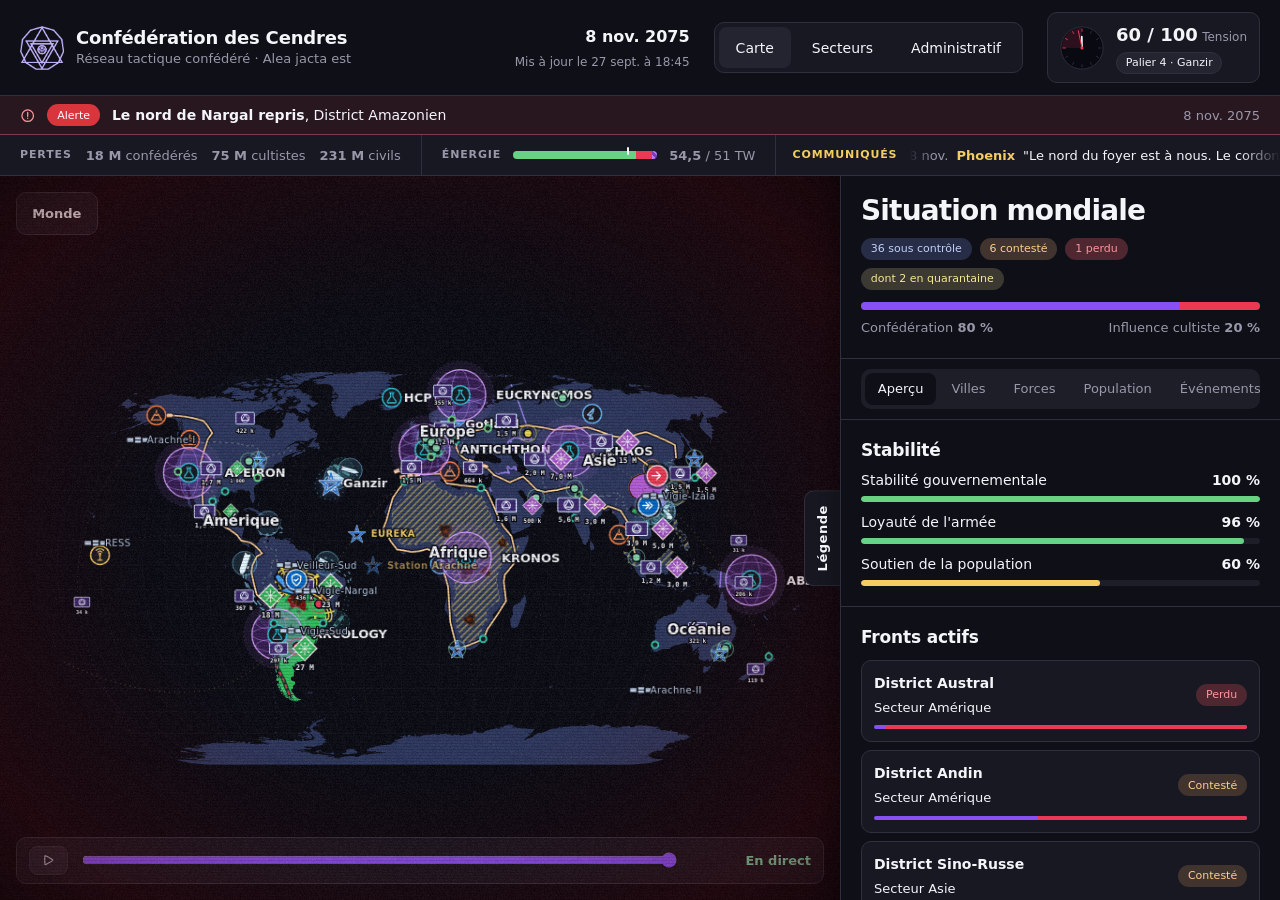
==== index.html @ 831a9560 "Refonte de la carte : pictogrammes des événements posés à leur lieu, flèches d'offensive par semaine" ====
<!DOCTYPE html>
<html lang="fr">
<head>
<meta charset="utf-8">
<meta name="viewport" content="width=device-width, initial-scale=1, viewport-fit=cover">
<title>Front des Cendres</title>
<meta name="description" content="Situation du conflit entre la Confédération des Cendres et les Cultistes.">
<meta name="theme-color" content="#16131f">
<link rel="icon" type="image/png" href="favicon.png">
<link rel="preload" href="countries.json" as="fetch" crossorigin>
<link rel="stylesheet" href="style.css?v=23">
</head>
<body class="ds">
<header class="topbar">
  <div class="identite">
    <img class="logo" src="logo.png" width="44" height="44" alt="Sceau de la Confédération des Cendres">
    <div>
      <h1 id="titre">Confédération des Cendres</h1>
      <p id="soustitre" class="ds-supporting"></p>
    </div>
  </div>
  <div class="daterp">
    <strong id="daterp">—</strong>
    <span id="maj" class="ds-supporting"></span>
  </div>
  <nav class="nav-site" aria-label="Site"><span class="ds-btn ds-btn-ghost actif" aria-current="page">Carte</span><a class="ds-btn ds-btn-ghost" href="secteurs.html">Secteurs</a><a class="ds-btn ds-btn-ghost" href="admin.html">Administratif</a></nav>
  <button id="tensionBtn" class="tension-mini" type="button" aria-haspopup="dialog">
    <svg id="miniClock" viewBox="0 0 100 100" aria-hidden="true"></svg>
    <span class="tm-txt">
      <span class="tm-val"><strong id="tensionVal">—</strong> <span class="ds-supporting">Tension</span></span>
      <span id="tensionPalier" class="ds-badge"></span>
    </span>
  </button>
</header>

<div id="alerte" class="alerte" role="status" hidden></div>
<div class="bandeau">
  <button id="pertesBtn" class="pertes" type="button" aria-haspopup="dialog"></button>
  <button id="energieBtn" class="energie" type="button" aria-haspopup="dialog"></button>
  <section class="communiques" aria-label="Communiqués officiels">
    <span class="c-titre">Communiqués</span>
    <div class="c-piste" id="cPiste" tabindex="0"><div class="c-defil" id="cDefil"></div></div>
  </section>
</div>

<main class="layout">
  <section class="mapzone" aria-label="Carte du conflit">
    <div id="map" class="map"></div>
    <div id="distorsion" class="distorsion" aria-hidden="true" hidden><div class="d-bruit"></div><div class="d-lignes"></div><div class="d-vignette"></div><div class="d-coupure"></div></div>
    <div class="map-ui">
      <nav id="fil" class="fil" aria-label="Fil d'Ariane"></nav>
    </div>
    <div class="tiroir-legende" id="tiroirLegende">
      <button id="btnLegende" class="onglet-legende" type="button" aria-expanded="false" aria-controls="legende"><span>Légende</span></button>
      <ul class="legende" id="legende" aria-label="Légende"></ul>
    </div>
    <div id="archive" class="archive" role="status" hidden></div>
    <div class="timeline">
      <button id="play" class="ds-btn ds-btn-secondary ds-btn-sm" type="button" aria-label="Rejouer le conflit"></button>
      <label class="sr" for="slider">Chronologie du conflit</label>
      <input id="slider" type="range" min="0" max="0" value="0">
      <span id="sliderLbl" class="slider-lbl">En direct</span>
    </div>
    <div id="tip" class="tip" hidden></div>
  </section>

  <aside id="panel" class="panel" aria-live="polite"></aside>
</main>

<dialog id="energieDlg" class="dlg" aria-labelledby="energieTitre">
  <button class="ds-btn ds-btn-ghost ds-btn-sm fermer" type="button" aria-label="Fermer" onclick="this.closest('dialog').close()"></button>
  <div id="energieDetail"></div>
</dialog>
<dialog id="pertesDlg" class="dlg" aria-labelledby="pertesTitre">
  <button class="ds-btn ds-btn-ghost ds-btn-sm fermer" type="button" aria-label="Fermer" onclick="this.closest('dialog').close()"></button>
  <div id="pertesDetail"></div>
</dialog>
<dialog id="tensionDlg" class="dlg" aria-labelledby="tensionTitre">
  <button class="ds-btn ds-btn-ghost ds-btn-sm fermer" type="button" aria-label="Fermer" onclick="this.closest('dialog').close()"></button>
  <div id="tensionDetail"></div>
</dialog>

<script src="lib/d3.min.js"></script>
<script src="lib/topojson-client.min.js"></script>
<script src="common.js?v=15"></script>
<script src="villes.js?v=14"></script>
<script src="app.js?v=28"></script>
</body>
</html>
---- style.css ----
/* ==========================================================================
   Système de design Pulse (Better Design) — jetons + composants, copiés du kit
   ========================================================================== */
:root {
  --background: oklch(0.171 0.018 285);
  --foreground: oklch(0.97 0.006 286);
  --card: oklch(0.214 0.021 286);
  --card-foreground: oklch(0.97 0.006 286);
  --popover: oklch(0.214 0.021 286);
  --popover-foreground: oklch(0.97 0.006 286);
  --primary: oklch(0.585 0.232 293);
  --primary-foreground: oklch(0.99 0.004 286);
  --secondary: oklch(0.262 0.024 287);
  --secondary-foreground: oklch(0.8 0.018 287);
  --muted: oklch(0.24 0.02 287);
  --muted-foreground: oklch(0.685 0.026 287);
  --accent: oklch(0.3 0.038 290);
  --accent-foreground: oklch(0.97 0.006 286);
  --destructive: oklch(0.585 0.2 24);
  --destructive-foreground: oklch(0.99 0.004 286);
  --border: oklch(0.312 0.026 288);
  --input: oklch(0.246 0.024 287);
  --ring: oklch(0.585 0.232 293);
  --radius: 0.625rem;
  --radius-sm: calc(var(--radius) - 0.25rem);
  --radius-md: calc(var(--radius) - 0.125rem);
  --radius-lg: var(--radius);
  --radius-xl: calc(var(--radius) + 0.25rem);
  --font-geist-sans: system-ui;
  --font-sans: var(--font-geist-sans), ui-sans-serif, system-ui, -apple-system, BlinkMacSystemFont, "Segoe UI", Roboto, "Helvetica Neue", Arial, sans-serif;
  --font-mono: ui-monospace, "SF Mono", "Cascadia Mono", Consolas, monospace;
  --shadow-pop: 0 0 0 0.0625rem oklch(0 0 0 / 0.4), 0 0.75rem 1.75rem -0.5rem oklch(0 0 0 / 0.55), 0 0.25rem 0.625rem -0.25rem oklch(0 0 0 / 0.4);
  --shadow-glow: inset 0 0.0625rem 0 oklch(1 0 0 / 0.16), 0 0.0625rem 0.1875rem oklch(0 0 0 / 0.45), 0 0.25rem 0.75rem -0.1875rem oklch(from var(--primary) l c h / 0.22), 0 0.625rem 1.875rem -0.5rem oklch(from var(--primary) l c h / 0.16);
  --shadow-glow-hover: inset 0 0.0625rem 0 oklch(1 0 0 / 0.2), 0 0.125rem 0.375rem oklch(0 0 0 / 0.45), 0 0.375rem 1rem -0.1875rem oklch(from var(--primary) l c h / 0.3), 0 0.875rem 2.375rem -0.625rem oklch(from var(--primary) l c h / 0.24);

  /* Jetons propres au front (statuts sémantiques, jamais la couleur d'action) */
  --ocean: oklch(0.145 0.02 285);
  --grille: oklch(0.2 0.022 285);
  --confed: var(--primary);
  --cult: oklch(0.62 0.21 18);
  --st-controle: oklch(0.56 0.12 268);
  --st-conteste: oklch(0.78 0.15 72);
  --st-reconquete: oklch(0.74 0.12 210);
  --st-quarantaine: oklch(0.86 0.15 100);
  --st-perdu: oklch(0.62 0.21 18);
  --g-mineur: oklch(0.74 0.1 250);
  --g-majeur: oklch(0.78 0.15 72);
  --g-critique: oklch(0.66 0.21 18);
  --texte-critique: oklch(0.78 0.13 18);
  --texte-ok: oklch(0.8 0.1 160);
  --detruit: oklch(0.2 0.02 40);
  --detruit-coeur: oklch(0.42 0.13 45);
  --feu: oklch(0.36 0.15 25);
  --napalm: oklch(0.84 0.17 85);
  --missiles: oklch(0.72 0.18 50);
  --ligne-stab: oklch(0.62 0.17 262);
  --ligne-fort: oklch(0.7 0.18 150);
  --axe-cc: oklch(0.7 0.16 250);
  --or: oklch(0.86 0.13 88);
  --or-sombre: oklch(0.62 0.13 70);
  color-scheme: dark;
}

*,*::before,*::after{box-sizing:border-box}
:where(.ds){font-family:var(--font-sans,ui-sans-serif,system-ui,sans-serif);color:var(--foreground,oklch(0.2 0 0));background:var(--background,oklch(1 0 0));line-height:1.5}
.ds :where(h1,h2,h3,h4,h5,h6,p,strong,label,legend,li,dt,dd,small){color:inherit}
.ds h1,.ds h2,.ds h3,.ds h4{font-family:inherit;font-weight:600;margin:0 0 .5em;color:var(--foreground,oklch(0.2 0 0))}
.ds .ds-display{font-family:inherit;font-size:clamp(1.75rem,4vw,2.5rem);font-weight:700;line-height:1.05;letter-spacing:-.03em;margin:0;color:var(--foreground,oklch(0.2 0 0))}
.ds .ds-section-title{font-family:inherit;font-size:1.25rem;font-weight:600;line-height:1.2;letter-spacing:-.01em;margin:0;color:var(--foreground,oklch(0.2 0 0))}
.ds .ds-supporting{font-size:.875rem;font-weight:400;line-height:1.5;color:var(--muted-foreground,oklch(0.55 0 0));margin:0}
.ds a{color:var(--primary,oklch(0.45 0.15 264));text-decoration:none}
.ds a.ds-btn{color:inherit}
.ds a.ds-btn:hover{text-decoration:none}
.ds p{margin:0 0 1em}
.ds-muted{color:var(--muted-foreground,oklch(0.55 0 0))}
.ds-btn{display:inline-flex;align-items:center;justify-content:center;gap:.5rem;font:inherit;font-size:.875rem;font-weight:500;line-height:1;padding:.6rem 1rem;border-radius:var(--radius-md,calc(var(--radius,0.5rem) - 0.125rem));border:0.0625rem solid transparent;cursor:pointer;touch-action:manipulation;transition:opacity .15s,background .15s;text-decoration:none}
.ds-btn:focus-visible{outline:0.125rem solid var(--ring,var(--primary,oklch(0.45 0.15 264)));outline-offset:0.125rem}
.ds-btn:disabled{background:var(--muted,oklch(0.94 0 0));color:var(--foreground,oklch(0.2 0 0));border-color:var(--border,oklch(0.85 0 0));opacity:1;cursor:not-allowed}
.ds-btn-primary{background:var(--primary,oklch(0.45 0.15 264));color:var(--primary-foreground,oklch(1 0 0));box-shadow:var(--shadow-sm,var(--shadow-xs,none))}
.ds-btn-secondary{background:var(--secondary,oklch(0.96 0 0));color:var(--secondary-foreground,oklch(0.25 0 0));box-shadow:var(--shadow-xs,none)}
.ds-btn-outline{background:transparent;color:var(--foreground,oklch(0.2 0 0));border-color:var(--border,oklch(0.85 0 0))}
.ds-btn-ghost{background:transparent;color:var(--foreground,oklch(0.2 0 0))}
.ds .ds-btn[aria-pressed="true"],.ds .ds-btn[aria-pressed="true"]:hover{background:var(--primary,oklch(0.45 0.15 264));color:var(--primary-foreground,oklch(1 0 0));border-color:var(--primary,oklch(0.45 0.15 264));opacity:1}
.ds-btn-sm{padding:.4rem .7rem;font-size:.8125rem}
.ds-btn-lg{padding:.75rem 1.4rem;font-size:1rem}
.ds-label{display:block;font-size:.8125rem;font-weight:500;margin-bottom:.4rem;color:var(--foreground,oklch(0.2 0 0))}
.ds-input,.ds-textarea,.ds-select{width:100%;font:inherit;font-size:.875rem;padding:.55rem .75rem;border-radius:var(--radius-lg,var(--radius,0.5rem));border:0.0625rem solid var(--border,oklch(0.85 0 0));background:var(--input,var(--background,oklch(1 0 0)));color:var(--foreground,oklch(0.2 0 0));box-shadow:var(--shadow-inset,var(--shadow-2xs,none));transition:border-color .15s,box-shadow .15s}
.ds-input::placeholder,.ds-textarea::placeholder{color:var(--muted-foreground,oklch(0.6 0 0))}
.ds-input:focus,.ds-textarea:focus,.ds-select:focus{outline:none;border-color:var(--ring,var(--primary,oklch(0.45 0.15 264)));box-shadow:var(--shadow-inset,0 0 0 0 transparent),0 0 0 0.125rem color-mix(in oklab,var(--ring,var(--primary,oklch(0.45 0.15 264))) 35%,transparent)}
.ds-textarea{min-height:5rem;resize:vertical}
.ds-card{display:flex;flex-direction:column;background:var(--card,var(--background,oklch(1 0 0)));color:var(--card-foreground,var(--foreground,oklch(0.2 0 0)));border:0.0625rem solid var(--border,oklch(0.9 0 0));border-radius:var(--radius-xl,calc(var(--radius,0.5rem) + 0.25rem));box-shadow:var(--shadow-glass,var(--shadow-md,var(--shadow-sm,none)));overflow:hidden}
.ds-card-header{padding:1.1rem 1.25rem .5rem}
.ds-card-body{padding:.5rem 1.25rem 1.1rem}
.ds-card-footer{margin-top:auto;padding:.9rem 1.25rem;border-top:0.0625rem solid var(--border,oklch(0.92 0 0));display:flex;gap:.5rem;align-items:center}
.ds-card-title{font-size:1.05rem;margin:0 0 .25rem}
.ds-card-desc{font-size:.875rem;color:var(--muted-foreground,oklch(0.55 0 0));margin:0}
.ds-badge{display:inline-flex;align-items:center;font-size:.6875rem;font-weight:600;padding:.15rem .55rem;border-radius:62.4375rem;background:var(--secondary,oklch(0.96 0 0));color:var(--secondary-foreground,oklch(0.25 0 0));line-height:1.4}
.ds-badge-primary{background:var(--primary,oklch(0.45 0.15 264));color:var(--primary-foreground,oklch(1 0 0))}
.ds-badge-outline{background:transparent;border:0.0625rem solid var(--border,oklch(0.85 0 0));color:var(--foreground,oklch(0.2 0 0))}
.ds-badge-danger{background:var(--destructive,oklch(0.58 0.22 32));color:var(--destructive-foreground,oklch(0.99 0 0))}
.ds-alert{border:0.0625rem solid var(--border,oklch(0.9 0 0));border-radius:var(--radius-lg,var(--radius,0.5rem));padding:.9rem 1rem;background:var(--card,var(--background,oklch(1 0 0)));color:var(--card-foreground,var(--foreground,oklch(0.2 0 0)));font-size:.875rem}
.ds-alert-title{font-weight:600;margin:0 0 .2rem}
.ds-divider{height:0.0625rem;background:var(--border,oklch(0.9 0 0));border:0;margin:1rem 0}
.ds-row{display:flex;flex-wrap:wrap;gap:.6rem;align-items:center}
.ds-field{margin-bottom:1rem}
.ds-control-row{display:grid;grid-template-columns:minmax(8rem,14rem) auto;gap:.75rem;align-items:end;justify-content:start}
.ds-control-row>.ds-field{margin:0}
.ds-control-row>.ds-btn,.ds-control-row .ds-input,.ds-control-row .ds-select{min-height:2.75rem}
.ds-tabs{display:inline-flex;gap:.15rem;padding:.25rem;border-radius:var(--radius-lg,var(--radius,0.5rem));background:var(--muted,oklch(0.96 0 0))}
.ds-tab{font:inherit;font-size:.8125rem;font-weight:500;padding:.4rem .8rem;border:0;border-radius:var(--radius-md,calc(var(--radius,0.5rem) - 0.125rem));background:transparent;color:var(--muted-foreground,oklch(0.5 0 0));cursor:pointer;touch-action:manipulation}
.ds-tab.active{background:var(--background,oklch(1 0 0));color:var(--foreground,oklch(0.2 0 0));box-shadow:var(--shadow-sm,var(--shadow-xs,none))}
.ds-progress{height:.5rem;border-radius:62.4375rem;background:var(--muted,oklch(0.92 0 0));overflow:hidden}
.ds-progress-bar{height:100%;border-radius:62.4375rem;background:var(--primary,oklch(0.45 0.15 264))}
.ds-table{width:100%;border-collapse:collapse;font-size:.8125rem}
.ds-table th,.ds-table td{text-align:left;padding:.5rem .75rem;border-bottom:0.0625rem solid var(--border,oklch(0.92 0 0))}
.ds-table th{font-weight:600;color:var(--muted-foreground,oklch(0.5 0 0));font-size:.6875rem;text-transform:uppercase;letter-spacing:.04em}
.ds-chip{display:inline-flex;align-items:center;gap:.35rem;font:inherit;font-size:.8125rem;padding:.3rem .7rem;border-radius:62.4375rem;border:0.0625rem solid var(--border,oklch(0.88 0 0));background:var(--background,oklch(1 0 0));color:var(--foreground,oklch(0.2 0 0));cursor:pointer;touch-action:manipulation;transition:background-color .12s ease,border-color .12s ease,color .12s ease}
.ds-chip:focus-visible{outline:0.125rem solid var(--ring,var(--primary,oklch(0.45 0.15 264)));outline-offset:0.125rem}
.ds .ds-chip[aria-pressed="true"],.ds .ds-chip[aria-pressed="true"]:hover{background:var(--primary,oklch(0.45 0.15 264));color:var(--primary-foreground,oklch(1 0 0));border-color:var(--primary,oklch(0.45 0.15 264))}
.ds-kbd{font-family:var(--font-mono,ui-monospace,monospace);font-size:.75rem;padding:.1rem .4rem;border-radius:var(--radius-sm,0.25rem);border:0.0625rem solid var(--border,oklch(0.85 0 0));background:var(--muted,oklch(0.97 0 0));color:var(--foreground,oklch(0.2 0 0))}
@media (pointer:coarse){
.ds-btn,.ds-tab,.ds-chip{min-height:2.75rem}
.ds-input,.ds-select{min-height:2.75rem;font-size:1rem}
}
@media (max-width:40rem){
.ds-control-row{grid-template-columns:1fr}
.ds-control-row>.ds-btn{width:100%}
}
@media (hover:hover) and (pointer:fine){
.ds a:hover{text-decoration:underline}
.ds-btn:hover:not(:disabled):not([aria-pressed="true"]){opacity:.9}
.ds-btn-ghost:hover:not(:disabled):not([aria-pressed="true"]){background:var(--accent,oklch(0.96 0 0));opacity:1}
.ds-input:hover:not(:disabled),.ds-textarea:hover:not(:disabled),.ds-select:hover:not(:disabled){border-color:color-mix(in oklab,var(--foreground,oklch(0.2 0 0)) 20%,transparent)}
.ds .ds-chip:hover:not([aria-pressed="true"]){background:color-mix(in oklab,var(--foreground,oklch(0.2 0 0)) 4%,var(--background,oklch(1 0 0)));color:var(--foreground,oklch(0.2 0 0));border-color:color-mix(in oklab,var(--foreground,oklch(0.2 0 0)) 28%,var(--border,oklch(0.88 0 0)))}
}
.ds ::selection{background:var(--primary,oklch(0.45 0.15 264));color:var(--primary-foreground,oklch(1 0 0))}

/* Matière Pulse */
.ds-btn { border-radius: var(--radius-md, calc(var(--radius, 0.5rem) - 0.125rem)); }
.ds-card { border-radius: var(--radius-lg, var(--radius, 0.5rem)); box-shadow: 0 0.0625rem 0.1875rem oklch(0 0 0/0.35),0 0 0 0.0625rem oklch(1 0 0/0.03),inset 0 0.0625rem 0 oklch(1 0 0/0.05); }
.ds-btn-primary { box-shadow: var(--shadow-glow); }
.ds-badge { display:inline-flex; align-items:center; justify-content:center; border-radius:624.9375rem; font-weight:500; transition:color .15s,background-color .15s,border-color .15s; background-color:var(--secondary); color:var(--foreground); border:0.0625rem solid var(--border) }
.ds-btn { position:relative; white-space:nowrap; line-height:1.25rem; transition-property:background-color,border-color,color,box-shadow,opacity;transition-duration:150ms; transition-timing-function:cubic-bezier(0,0,0.2,1) }
.ds-btn:disabled { pointer-events:none; opacity:0.4 }
.ds-btn:active { filter:brightness(95%) }
.ds .ds-btn-primary { background-color:var(--primary); color:var(--primary-foreground); box-shadow:var(--shadow-glow) }
.ds .ds-btn-secondary { background-color:var(--secondary); color:var(--secondary-foreground); border-width:0.0625rem; border-color:var(--border); box-shadow:0 0.0625rem 0.125rem oklch(0 0 0/0.25) }
.ds .ds-btn-outline { border-width:0.0625rem; border-color:var(--border); background-color:transparent; color:var(--foreground) }
.ds .ds-btn-ghost { background-color:transparent; color:var(--muted-foreground) }
@media (hover:hover) and (pointer:fine){
.ds .ds-btn-primary:hover { background-color:color-mix(in oklab, var(--primary) 95%, transparent); box-shadow:var(--shadow-glow-hover) }
.ds .ds-btn-secondary:hover { background-color:var(--accent); border-color:color-mix(in oklab, var(--border) 60%, transparent) }
.ds .ds-btn-outline:hover { background-color:var(--secondary); border-color:color-mix(in oklab, var(--border) 80%, transparent) }
.ds .ds-btn-ghost:hover { background-color:var(--secondary); color:var(--foreground) }
}

/* Isolation hôte (kit) */
body.ds{color:var(--foreground);background:var(--background)}
body.ds :where(h1,h2,h3,h4,h5,h6,p,strong,label,legend,li,dt,dd,small):not(.ds-supporting):not(.ds-card-desc):not(.ds-muted){color:inherit!important}

/* ==========================================================================
   Mise en page du front (layout ; couleurs issues des jetons ci-dessus)
   ========================================================================== */
[hidden]{display:none!important}
html,body{margin:0;height:100%}
body.ds{display:flex;flex-direction:column;min-height:100vh;font-size:0.875rem}
button{font:inherit;color:inherit;cursor:pointer}
.ic{width:1.1em;height:1.1em;flex:none}
.sr{position:absolute;width:0.0625rem;height:0.0625rem;overflow:hidden;clip:rect(0 0 0 0);white-space:nowrap}
.num,.v,.tot,.n{font-variant-numeric:tabular-nums}
:focus-visible{outline:0.125rem solid var(--ring);outline-offset:0.125rem}

/* En-tête */
.topbar{display:flex;align-items:center;gap:1.5rem;padding:0.75rem 1.25rem;padding-top:max(0.75rem,env(safe-area-inset-top,0));border-bottom:0.0625rem solid var(--border);background:var(--background)}
.identite{display:flex;align-items:center;gap:0.75rem;flex:1;min-width:0}
.logo{width:2.75rem;height:2.75rem;flex:none}
.identite h1{font-size:1.125rem;line-height:1.2;margin:0;letter-spacing:-.01em;text-wrap:balance}
.identite .ds-supporting{font-size:.8125rem;white-space:nowrap;overflow:hidden;text-overflow:ellipsis}
.daterp{display:flex;flex-direction:column;align-items:flex-end;gap:0.25rem}
.daterp strong{font-size:1rem;font-weight:600}
.daterp .ds-supporting{font-size:.75rem}
.tension-mini{display:flex;align-items:center;gap:0.75rem;background:var(--card);border:0.0625rem solid var(--border);border-radius:var(--radius-lg);padding:0.5rem 0.75rem;text-align:left}
.tension-mini svg{width:2.75rem;height:2.75rem;flex:none}
.tm-txt{display:flex;flex-direction:column;align-items:flex-start;gap:0.25rem}
.tm-val strong{font-size:1.125rem;font-variant-numeric:tabular-nums}
.tm-val .ds-supporting{font-size:.75rem}
@media (hover:hover) and (pointer:fine){
.tension-mini:hover{border-color:color-mix(in oklab,var(--foreground) 25%,var(--border))}
}

.nav-site{display:flex;gap:0.25rem;padding:0.25rem;border:0.0625rem solid var(--border);border-radius:var(--radius-lg);background:var(--card)}
.nav-site .actif{background:var(--secondary);color:var(--foreground);cursor:default}
@media (max-width:900px){.nav-site{order:3}}

/* Alerte */
.alerte{border-bottom:0.0625rem solid color-mix(in oklab,var(--st-perdu) 45%,var(--border));background:color-mix(in oklab,var(--st-perdu) 14%,var(--background))}
.alerte-in{display:flex;align-items:center;gap:0.75rem;width:100%;padding:0.5rem 1.25rem;border:0;background:transparent;color:var(--foreground);text-align:left;font-size:.875rem}
@media (hover:hover) and (pointer:fine){.alerte-in:hover strong{text-decoration:underline}}
.alerte .ic{color:var(--texte-critique)}
.alerte .ds-badge{background:var(--destructive);color:var(--destructive-foreground);border-color:transparent}
.alerte .quand{margin-left:auto;white-space:nowrap;color:var(--muted-foreground);font-size:.8125rem}

/* Disposition générale */
.layout{flex:1;display:grid;grid-template-columns:1fr 27.5rem;min-height:0}
.mapzone{position:relative;min-height:0;background:var(--ocean);overflow:hidden}
.map{position:absolute;inset:0}
.map svg{width:100%;height:100%;display:block;touch-action:none}
.panel{border-left:0.0625rem solid var(--border);background:var(--background);overflow-y:auto;max-height:calc(100vh - 4.3125rem);overscroll-behavior:contain}

/* Carte : aucun filtre de flou ni animation permanente (c'est ce qui faisait ramer) */
.sphere{fill:var(--ocean)}
.ocean-grid{fill:none;stroke:var(--grille);stroke-width:.5;vector-effect:non-scaling-stroke}
.district{stroke:none;cursor:pointer}
.district{fill:color-mix(in oklab,var(--st-controle) 48%,var(--ocean))}
.district.dim{opacity:.35}
.district.hover{filter:brightness(1.3)}
.district.sel{filter:brightness(1.4)}
.hatch-over{fill:url(#hachures);pointer-events:none}
.halos{opacity:.55}
.zone-contestee{fill:var(--st-conteste);stroke:none;cursor:pointer}
.zone-unie{fill-opacity:1;stroke:none;pointer-events:none}
.zone{fill-opacity:1;stroke:oklch(0.22 0.06 15 / .9);stroke-width:2.4;stroke-linejoin:round;vector-effect:non-scaling-stroke;cursor:pointer}

.b-pays{fill:none;stroke:var(--ocean);stroke-opacity:.6;stroke-width:.5;vector-effect:non-scaling-stroke;pointer-events:none}
.b-district{fill:none;stroke:color-mix(in oklab,var(--foreground) 45%,transparent);stroke-width:.8;stroke-dasharray:3 3;vector-effect:non-scaling-stroke;pointer-events:none}
.b-secteur{fill:none;stroke:color-mix(in oklab,var(--primary) 70%,white);stroke-opacity:.9;stroke-width:1.4;vector-effect:non-scaling-stroke;pointer-events:none}
.contour-sel{fill:none;stroke:var(--foreground);stroke-width:1.8;vector-effect:non-scaling-stroke;pointer-events:none}
.label{font-family:var(--font-sans);font-weight:600;fill:var(--foreground);text-anchor:middle;paint-order:stroke;stroke:var(--ocean);stroke-linejoin:round;pointer-events:none}
.label .l0{fill:var(--muted-foreground);font-weight:500}
.ile{fill:color-mix(in oklab,var(--st-controle) 48%,var(--ocean));stroke:color-mix(in oklab,var(--primary) 70%,white);stroke-width:1;vector-effect:non-scaling-stroke}
.site{cursor:pointer}
.embleme .em-trait,.sw-etoile .em-trait{fill:oklch(0.58 0.16 255);stroke:oklch(0.97 0.01 250);stroke-width:26;paint-order:stroke;stroke-linejoin:round}
.site .embleme{filter:drop-shadow(0 0 0.3rem oklch(0.7 0.14 255 / .55))}
.embleme.petit{transform:scale(.72)}
.detruite{fill:url(#brulure);stroke:var(--detruit-coeur);stroke-width:1;stroke-dasharray:2 2;vector-effect:non-scaling-stroke;cursor:pointer}
.detruite.feu{fill:var(--feu);fill-opacity:.92;stroke:oklch(0.5 0.17 30)}
.detruite:not(.feu){fill-opacity:1}
.sw.detruite.feu{background:var(--feu);box-shadow:inset 0 0 0 0.0625rem oklch(0.5 0.17 30)}
.frappe{fill:none!important;stroke:none;pointer-events:none}
.avion{pointer-events:none}
.contestation{fill:var(--ligne-stab);fill-opacity:.45;stroke:oklch(0.78 0.13 262);stroke-width:1.6;stroke-dasharray:4 3;vector-effect:non-scaling-stroke;cursor:help}
.sw.contestation{background:color-mix(in oklab,var(--ligne-stab) 55%,transparent);box-shadow:inset 0 0 0 0.0625rem oklch(0.78 0.13 262)}
.av-corps{stroke:oklch(0.2 0.02 280);stroke-width:.6;stroke-linejoin:round}
.av-ombre{fill:oklch(0.1 0.02 280 / .45)}
.avion.napalm .av-corps{fill:oklch(0.94 0.03 90)}
.avion.missiles .av-corps{fill:oklch(0.82 0.02 260)}
.sw-avion{width:1.1rem;height:1.1rem}
.sw-avion .av-corps{fill:oklch(0.85 0.02 260)}
.sw-avion.napalm .av-corps{fill:oklch(0.94 0.03 90)}
.explosion{pointer-events:none}
.ex-feu{fill:oklch(0.86 0.17 75)}
.explosion.missiles .ex-feu{fill:oklch(0.75 0.19 45)}
.ex-onde{fill:none;stroke:oklch(0.9 0.12 80);stroke-width:1.2}
.explosion.missiles .ex-onde{stroke:oklch(0.8 0.15 40)}
.frappe.napalm{fill:url(#napalm)}
.frappe.missiles{fill:url(#missiles)}
.sw.frappe.napalm{background:repeating-linear-gradient(-35deg,var(--napalm) 0 2px,color-mix(in oklab,var(--napalm) 20%,transparent) 2px 5px)}
.sw.frappe.missiles{background:repeating-linear-gradient(30deg,var(--missiles) 0 1.5px,color-mix(in oklab,var(--missiles) 15%,transparent) 1.5px 5px)}
.lf-fond{fill:none;stroke:oklch(0.15 0.03 280 / .8);stroke-width:6;stroke-linecap:round;stroke-linejoin:round;vector-effect:non-scaling-stroke}
.lf-trait{fill:none;stroke-width:3;stroke-linecap:round;stroke-linejoin:round;vector-effect:non-scaling-stroke}
.ligne-front{cursor:help}
.ligne-front.stabilisee .lf-trait{stroke:var(--ligne-stab)}
.ligne-front.fortifiee .lf-trait,.lf-trait.fort{stroke:var(--ligne-fort);stroke-width:4;stroke-dasharray:5 2.5;stroke-linecap:butt}
.ligne-front.fortifiee .lf-fond{stroke-width:7}
.ligne-front.renforcee .lf-trait,.lf-trait.renf{stroke:oklch(0.66 0.19 262);stroke-width:5.5;stroke-dasharray:6 2;stroke-linecap:butt}
.ligne-front.renforcee .lf-fond{stroke-width:9.5}
.sw.detruite{background:radial-gradient(circle,var(--detruit-coeur),var(--detruit));box-shadow:inset 0 0 0 0.0625rem var(--detruit-coeur)}
/* Villes "Too young to die" : la couleur du point suit l'état */
.ville{cursor:pointer;--vc:var(--texte-ok)}
.ville.moyen{--vc:var(--st-quarantaine)}.ville.grave{--vc:var(--st-conteste)}.ville.critique{--vc:var(--st-perdu)}
.ville .v-point{fill:var(--vc);stroke:var(--ocean);stroke-width:1.6}
.ville .v-halo{fill:none;stroke:var(--vc);stroke-opacity:.55;stroke-width:1.2}
.ville.sel .v-halo{stroke-opacity:1;stroke-width:2}
.nom-ville{font-size:0.6875rem;text-anchor:start;stroke-width:3px;font-weight:500}
.ville.sans-nom .nom-ville{display:none}
@media (hover:hover) and (pointer:fine){.ville:hover .nom-ville{display:block}.ville:hover .v-halo{stroke-opacity:1}}
.sw.ville{border-radius:50%;background:var(--texte-ok);box-shadow:0 0 0 0.125rem var(--ocean),0 0 0 0.1875rem var(--texte-ok)}
/* Plan de guerre : pions façon OTAN (ami = rectangle, hostile = losange) */
.pion{cursor:pointer}
.pion .u-cadre{fill:color-mix(in oklab,var(--st-controle) 55%,var(--ocean));stroke:oklch(0.9 0.05 268);stroke-width:1.1}
.pion.cult .u-cadre{stroke:oklch(0.95 0.02 0);fill-opacity:.9}
.pion .u-trait{stroke:oklch(0.92 0.04 268);stroke-width:1.1}
.pion .u-txt{fill:oklch(0.95 0.03 268);font:700 7.5px var(--font-sans);text-anchor:middle}
.pion .u-dague{fill:oklch(0.95 0.03 268)}
.pion .u-phenix{fill:oklch(0.8 0.16 60);stroke:oklch(0.45 0.14 35);stroke-width:.35;stroke-linejoin:round}
.pion .u-sceau{fill:oklch(0.98 0 0);fill-opacity:.85}
.pion .u-echelon{fill:var(--foreground);font:700 6.5px var(--font-sans);text-anchor:middle;letter-spacing:-0.02em;paint-order:stroke;stroke:var(--ocean);stroke-width:2px}
.pion .u-effectif{fill:var(--foreground);font:600 7px var(--font-mono);text-anchor:middle;paint-order:stroke;stroke:var(--ocean);stroke-width:2.4px}
.pion.ph .u-cadre{fill:color-mix(in oklab,oklch(0.6 0.16 45) 45%,var(--ocean))}
.pion .u-embleme,.sw-pion .u-embleme{fill:none;stroke:oklch(0.95 0.03 268);stroke-width:1.1;stroke-linejoin:round}
.pion.cc .u-cadre{fill:color-mix(in oklab,var(--primary) 45%,var(--ocean))}
.pion.fs .u-cadre{fill:color-mix(in oklab,var(--primary) 60%,var(--ocean))}
.sw-pion{width:1rem;height:0.75rem}
.sw-pion .u-cadre{fill:color-mix(in oklab,var(--st-controle) 55%,var(--ocean));stroke:oklch(0.9 0.05 268);stroke-width:1.5}
.sw-pion .u-trait{stroke:oklch(0.92 0.04 268);stroke-width:1.5}
/* Satellites */
.orbite{fill:none;stroke:oklch(0.8 0.05 250 / .22);stroke-width:1;stroke-dasharray:1 4;vector-effect:non-scaling-stroke;pointer-events:none}
.orbite.importante{stroke:oklch(0.86 0.13 88 / .35)}
.sat{cursor:help}
.sat-corps{fill:oklch(0.85 0.04 250);stroke:var(--ocean);stroke-width:.8}
.nom-sat{font-size:0.625rem;text-anchor:start;stroke-width:2.6px;fill:oklch(0.85 0.04 250);font-weight:500;letter-spacing:.04em}
.sat.importante .nom-sat{fill:var(--or);font-weight:700}
/* Filigrane : sceau de la Confédération derrière la carte */
.pastille-labo{fill:var(--card);stroke:var(--st-reconquete);stroke-width:1.5}
.labo{fill:none;stroke:var(--st-reconquete);stroke-width:2.2;stroke-linecap:round}
.sw-labo{width:0.8rem;height:0.8rem}
.sw-labo{fill:none;stroke:var(--st-reconquete);stroke-width:2.4;stroke-linecap:round}
.nom-site{font-size:0.8125rem;text-anchor:start;stroke-width:3px}
.sw-etoile{width:1rem;height:1rem}
.marker{cursor:pointer}
.marker .ring{fill:none;stroke-width:1.5;vector-effect:non-scaling-stroke}
.marker .dot{stroke:var(--ocean);stroke-width:1;vector-effect:non-scaling-stroke}
.marker.mineur .ring{stroke:var(--g-mineur)}.marker.mineur .dot{fill:var(--g-mineur)}
.marker.majeur .ring{stroke:var(--g-majeur)}.marker.majeur .dot{fill:var(--g-majeur)}
.marker.critique .ring{stroke:var(--g-critique)}.marker.critique .dot{fill:var(--g-critique)}
.sceau-chaos{fill:var(--ocean);fill-opacity:.45;pointer-events:none}

/* Distorsion : calques composités (transform/opacité seulement), intensité --dist de 0 à 1 */
.mapzone{--dist:0;--gx:0px;--gy:50%;--gh:8%}
.distorsion{position:absolute;inset:0;pointer-events:none;z-index:1;overflow:hidden}
.d-bruit{position:absolute;inset:-8rem;opacity:calc(var(--dist) * .1);background-size:8rem;will-change:transform}
.d-lignes{position:absolute;inset:0;opacity:calc(var(--dist) * .45);background:repeating-linear-gradient(0deg,oklch(0 0 0 / .5) 0 0.0625rem,transparent 0.0625rem 0.1875rem)}
.d-vignette{position:absolute;inset:0;opacity:var(--dist);background:radial-gradient(ellipse at center,transparent 45%,oklch(0.25 0.12 25 / .55) 85%,oklch(0.15 0.08 25 / .85))}
.d-coupure{position:absolute;left:0;right:0;top:var(--gy);height:var(--gh);opacity:0;background:linear-gradient(90deg,oklch(0.65 0.25 25 / .35),oklch(0.7 0.15 220 / .3));mix-blend-mode:screen;transform:translateX(calc(var(--gx) * -3))}
.mapzone .map{will-change:transform}
.mapzone.glitch .map{transform:translateX(var(--gx)) skewX(calc(var(--dist) * -1.5deg))}
.mapzone.glitch .d-coupure{opacity:calc(.25 + var(--dist) * .75)}
.mapzone.glitch-fort .map svg{filter:drop-shadow(0.1875rem 0 0 oklch(0.6 0.25 25 / .7)) drop-shadow(-0.1875rem 0 0 oklch(0.7 0.14 220 / .7))}
.chargement{display:grid;place-items:center;height:100%;color:var(--muted-foreground)}

/* Surcouches de la carte */
.map-ui{position:absolute;left:1rem;right:1rem;top:1rem;display:flex;justify-content:space-between;align-items:flex-start;gap:0.75rem;pointer-events:none}
.map-ui>*{pointer-events:auto}
.fil{flex:0 0 auto;max-width:60%;background:color-mix(in oklab,var(--card) 92%,transparent);border:0.0625rem solid var(--border);border-radius:var(--radius-lg);padding:0.25rem}
.fil ol{display:flex;align-items:center;gap:0.25rem;margin:0;padding:0;list-style:none;flex-wrap:wrap}
.fil .sep{color:var(--muted-foreground);padding:0 0.125rem}
.fil [aria-current]{display:inline-block;padding:.4rem .7rem;font-size:.8125rem;font-weight:600;color:var(--foreground)}
.tiroir-legende{position:absolute;right:0;top:50%;transform:translate(calc(100% - 2.25rem),-50%);display:flex;align-items:center;transition:transform .25s ease;z-index:5;max-height:calc(100% - 9rem)}
.tiroir-legende.ouvert{transform:translate(0,-50%)}
.onglet-legende{flex:none;width:2.25rem;padding:0.875rem 0;border:0.0625rem solid var(--border);border-right:0;border-radius:var(--radius-lg) 0 0 var(--radius-lg);background:var(--card);color:var(--foreground);font:600 .8125rem var(--font-sans);cursor:pointer;display:flex;justify-content:center}
.onglet-legende span{writing-mode:vertical-rl;transform:rotate(180deg);letter-spacing:.04em}
.tiroir-legende.ouvert .onglet-legende{background:var(--secondary)}
.legende{display:flex;flex-direction:column;gap:0.5rem;margin:0;padding:0.875rem 1rem;list-style:none;font-size:.8125rem;color:var(--muted-foreground);background:color-mix(in oklab,var(--card) 96%,transparent);border:0.0625rem solid var(--border);border-right:0;width:15rem;max-height:100%;overflow-y:auto;box-shadow:-0.5rem 0 1.5rem oklch(0 0 0 / .3)}
@media (prefers-reduced-motion:reduce){.tiroir-legende{transition:none}}
.legende li{display:inline-flex;align-items:center;gap:0.5rem}
.sw{width:0.625rem;height:0.625rem;border-radius:0.1875rem;display:inline-block}
.sw.conteste{background:color-mix(in oklab,var(--st-conteste) 60%,var(--ocean))}
.sw.territoire{background:color-mix(in oklab,var(--st-controle) 48%,var(--ocean));box-shadow:inset 0 0 0 0.0625rem var(--st-controle)}
.sw.quarantaine{background:repeating-linear-gradient(-45deg,var(--st-quarantaine) 0 0.125rem,transparent 0.125rem 0.25rem);box-shadow:inset 0 0 0 0.0625rem var(--st-quarantaine)}
.archive{position:absolute;top:4.5rem;left:50%;transform:translateX(-50%);z-index:2;max-width:calc(100% - 2rem);padding:0.5rem 1rem;text-align:center;font-size:.8125rem;background:var(--card);border:0.0625rem solid var(--primary);border-radius:var(--radius-lg);box-shadow:var(--shadow-pop)}
.archive strong{display:block;font-size:.875rem}
.archive span{color:var(--muted-foreground)}
.timeline{position:absolute;left:1rem;right:1rem;bottom:1rem;display:flex;align-items:center;gap:0.75rem;padding:0.5rem 0.75rem;background:color-mix(in oklab,var(--card) 94%,transparent);border:0.0625rem solid var(--border);border-radius:var(--radius-lg)}
.timeline input{flex:1;accent-color:var(--primary);min-width:0}
.slider-lbl{min-width:7.5rem;text-align:right;font-size:.8125rem;font-weight:600}
.slider-lbl.live{color:var(--texte-ok)}
.tip{position:absolute;left:0;top:0;z-index:5;will-change:transform;pointer-events:none;min-width:11.25rem;max-width:16.25rem;padding:0.625rem 0.75rem;font-size:.8125rem;background:var(--popover);border:0.0625rem solid var(--border);border-radius:var(--radius-lg);box-shadow:var(--shadow-pop)}
.tip strong{display:block;font-size:.875rem;margin-bottom:0.25rem}
.tip .ds-badge{margin:0.125rem 0 0.25rem}

/* Panneau latéral */
.p-head{padding:1.25rem;border-bottom:0.0625rem solid var(--border);display:flex;flex-direction:column;gap:0.75rem}
.p-onglets{position:sticky;top:0;z-index:2;padding:0.625rem 1.25rem;background:var(--background);border-bottom:0.0625rem solid var(--border)}
.p-onglets .ds-tabs{display:flex;width:100%;overflow-x:auto}
.p-onglets .ds-tab{flex:1 1 auto;white-space:nowrap}
.p-head .ds-display{font-size:1.75rem;text-wrap:balance}
.p-head .ds-supporting{margin-top:-0.375rem}
.statuts{display:flex;flex-wrap:wrap;gap:0.5rem;align-items:center}
.panel .note{margin:1rem 1.25rem 0;padding:0.75rem 0.875rem;font-size:.875rem;background:var(--card);border:0.0625rem solid var(--border);border-radius:var(--radius-lg)}
.bloc{padding:1.25rem;border-bottom:0.0625rem solid var(--border);display:flex;flex-direction:column;gap:0.75rem}
.bloc>.ds-section-title{font-size:1.0625rem}
.vide{color:var(--muted-foreground);font-size:.875rem}

/* Badges de statut : couleur + texte, jamais la couleur seule */
.statut{border-color:transparent}
.statut.controle{background:color-mix(in oklab,var(--st-controle) 26%,var(--card));color:oklch(0.86 0.06 268)}
.statut.conteste{background:color-mix(in oklab,var(--st-conteste) 22%,var(--card));color:oklch(0.88 0.1 75)}
.statut.reconquete{background:color-mix(in oklab,var(--st-reconquete) 22%,var(--card));color:oklch(0.88 0.08 210)}
.statut.quarantaine{background:color-mix(in oklab,var(--st-quarantaine) 20%,var(--card));color:oklch(0.92 0.1 100)}
.statut.perdu{background:color-mix(in oklab,var(--st-perdu) 28%,var(--card));color:var(--texte-critique)}
.statut.horscarte{background:var(--secondary);color:var(--secondary-foreground)}
.air{border-color:transparent}
.air.totale{background:color-mix(in oklab,var(--texte-ok) 22%,var(--card));color:var(--texte-ok)}
.air.nette{background:color-mix(in oklab,var(--st-controle) 30%,var(--card));color:oklch(0.86 0.06 268)}
.air.contestee{background:color-mix(in oklab,var(--st-conteste) 22%,var(--card));color:oklch(0.88 0.1 75)}
.air.perdue{background:color-mix(in oklab,var(--st-perdu) 28%,var(--card));color:var(--texte-critique)}
.air-ligne{display:flex;flex-direction:column;align-items:flex-start;gap:0.5rem}
.air-liste{list-style:none;margin:0;padding:0;display:flex;flex-direction:column}
.air-liste li{display:flex;justify-content:space-between;align-items:center;gap:0.75rem;padding:0.5rem 0;border-bottom:0.0625rem solid var(--border);font-size:0.875rem}
.air-liste li:last-child{border-bottom:0}
.tendance{font-size:.8125rem;color:var(--muted-foreground)}
.tendance.hausse{color:var(--texte-critique)}
.tendance.baisse{color:var(--texte-ok)}

/* Barre Confédération / influence cultiste */
.balance{display:flex;flex-direction:column;gap:0.5rem}
.balance .piste{display:flex;height:0.5rem;border-radius:62.4375rem;overflow:hidden;background:var(--muted)}
.balance .c{background:var(--confed)}
.balance .x{background:var(--cult)}
.balance .legende-b{display:flex;justify-content:space-between;gap:0.75rem;font-size:.8125rem;color:var(--muted-foreground);font-variant-numeric:tabular-nums}
.balance .legende-b strong{color:var(--foreground);font-weight:600}

/* Listes cliquables */
.liste{display:flex;flex-direction:column;gap:0.5rem}
.item{display:grid;grid-template-columns:1fr auto;gap:0.5rem 0.75rem;align-items:center;width:100%;padding:0.75rem;text-align:left;background:var(--card);border:0.0625rem solid var(--border);border-radius:var(--radius-lg)}
.item .statuts{flex-wrap:nowrap;justify-content:flex-end}
.item .t{font-weight:600;font-size:.875rem;min-width:0}
.item .t small{display:block;margin-top:0.25rem;font-weight:400;font-size:.8125rem;color:var(--muted-foreground)}
.item .meta-d{font-size:.8125rem;color:var(--muted-foreground);white-space:nowrap}
.item .mini{grid-column:1/-1;display:flex;height:0.25rem;border-radius:62.4375rem;overflow:hidden;background:var(--confed)}
.item .mini i{margin-left:auto;background:var(--cult)}
@media (hover:hover) and (pointer:fine){
.item:hover{background:var(--accent);border-color:color-mix(in oklab,var(--foreground) 22%,var(--border))}
}

/* Fiche de ville */
.etat-ville{display:flex;flex-direction:column;gap:0.5rem;--vc:var(--texte-ok)}
.etat-ville.moyen,.ds-badge.etat.moyen{--vc:var(--st-quarantaine)}
.etat-ville.grave,.ds-badge.etat.grave{--vc:var(--st-conteste)}
.etat-ville.critique,.ds-badge.etat.critique{--vc:var(--st-perdu)}
.ev-chiffre{display:flex;align-items:center;gap:0.75rem}
.ev-chiffre strong{white-space:nowrap;font:600 2rem/1 var(--font-mono);font-variant-numeric:tabular-nums;color:var(--vc)}
.etat-ville .piste{height:0.5rem;border-radius:62.4375rem;background:var(--muted);overflow:hidden}
.etat-ville .piste i{display:block;height:100%;background:var(--vc)}
.ds-badge.etat{--vc:var(--texte-ok);border-color:transparent;background:color-mix(in oklab,var(--vc) 22%,var(--card));color:color-mix(in oklab,var(--vc) 70%,white);white-space:nowrap}
.illu-ville{margin:0;padding:1.25rem 1.25rem 0;display:flex;flex-direction:column;gap:0.5rem}
.v-illu{display:block;width:100%;height:auto;aspect-ratio:16/9;border-radius:var(--radius-lg);border:0.0625rem solid var(--border);background:var(--ocean)}
.illu-ville figcaption{font-size:0.75rem}
.v-illu .v-bat{fill:oklch(0.2 0.04 285)}
.v-illu .v-loin{fill:oklch(0.24 0.05 290)}
.v-illu .v-sil{fill:oklch(0.08 0.02 285);stroke:oklch(0.55 0.08 290 / .55);stroke-width:.8}
.v-illu .v-eau{fill:oklch(0.2 0.05 270);opacity:.9}
.v-illu .v-verre{fill:none;stroke:oklch(0.7 0.08 220 / .5);stroke-width:1.5}
.v-illu .v-croix{fill:oklch(0.62 0.21 18)}
.v-illu .v-torii{fill:oklch(0.5 0.18 28)}
.v-illu .v-train rect{fill:oklch(0.3 0.05 280);stroke:oklch(0.85 0.12 90 / .6)}
.v-illu .v-fen{fill:oklch(0.88 0.12 85)}
.v-illu .v-lune{fill:oklch(0.92 0.04 90)}
.v-illu .v-feu{fill:oklch(0.82 0.17 65);filter:drop-shadow(0 0 4px oklch(0.75 0.2 50))}
.v-illu .v-fumee path{fill:none;stroke:oklch(0.12 0.01 40);stroke-linecap:round;opacity:.6}
.v-illu .v-vrille path{fill:none;stroke-width:2.2;stroke-linecap:round;opacity:.75}
.v-illu .v-sol{fill:oklch(0.08 0.02 285)}
.v-illu .v-grain{fill:oklch(0.5 0 0);mix-blend-mode:overlay}
.texte-ville{margin:0;font-size:0.9375rem;line-height:1.6;max-width:65ch}
.item .mini.ville{background:var(--muted)}
.item .mini.ville i{margin-left:0;background:var(--texte-ok)}
.tableau tfoot th,.tableau tfoot td{font-weight:600}

/* Statistiques : la valeur domine son libellé */
.stats{display:grid;grid-template-columns:repeat(2,1fr);gap:0.5rem}
.stat{display:flex;flex-direction:column;gap:0.25rem;padding:0.75rem;background:var(--card);border:0.0625rem solid var(--border);border-radius:var(--radius-lg)}
.stat .v{font-size:1.25rem;font-weight:600;line-height:1.2}
.stat .lbl{font-size:.8125rem;color:var(--muted-foreground)}
.stat.big{grid-column:span 2}
.stat.big .v{font-size:1.5rem}
.stat.rouge .v{color:var(--texte-critique)}
.cls{font-size:.75rem;font-weight:500;color:var(--muted-foreground);padding:0.0625rem 0.375rem;border:0.0625rem dashed var(--border);border-radius:var(--radius-sm)}
.plus{color:var(--muted-foreground)}

/* Forces */
.faction{background:var(--card);border:0.0625rem solid var(--border);border-radius:var(--radius-lg);overflow:hidden}
.faction summary{list-style:none;display:flex;align-items:center;gap:0.75rem;padding:0.75rem;cursor:pointer}
.faction summary::-webkit-details-marker{display:none}
.faction summary::after{content:'';width:0.4375rem;height:0.4375rem;border-right:0.125rem solid var(--muted-foreground);border-bottom:0.125rem solid var(--muted-foreground);transform:rotate(-45deg);transition:transform .15s}
.faction[open] summary::after{transform:rotate(45deg)}
.faction .pastille{width:0.625rem;height:0.625rem;border-radius:62.4375rem;flex:none}
.faction.confederation .pastille{background:var(--confed)}
.faction.cultistes .pastille{background:var(--cult)}
.faction .nom{flex:1;font-weight:600}
.faction .tot{font-size:1.125rem;font-weight:600}
.unites{padding:0 0.75rem 0.75rem;display:flex;flex-direction:column}
.unite{display:grid;grid-template-columns:1fr auto;gap:0.25rem 0.75rem;padding:0.5rem 0;border-top:0.0625rem solid var(--border);font-size:.875rem}
.unite .ub{grid-column:span 2;height:0.25rem;border-radius:62.4375rem;background:var(--muted);overflow:hidden}
.unite .ub i{display:block;height:100%;border-radius:62.4375rem}
.confederation .ub i{background:var(--confed)}
.cultistes .ub i{background:var(--cult)}
.rapport{font-size:.875rem;color:var(--muted-foreground);margin:0}
.rapport strong{color:var(--foreground)}
.tableau{overflow-x:auto;background:var(--card);border:0.0625rem solid var(--border);border-radius:var(--radius-lg)}
.ds-table td.num,.ds-table th.num{text-align:right}
.ds-table td:first-child{font-weight:600}
.ds-table th{text-transform:none;letter-spacing:0;font-size:.75rem}
.ds-table tr:last-child td{border-bottom:0}

/* Événements */
.filtres{display:flex;flex-wrap:wrap;gap:0.5rem}
.ev-jour{margin:0.5rem 0 0;font-size:.8125rem;font-weight:600;color:var(--muted-foreground)}
.ev{display:flex;flex-direction:column;gap:0.5rem;padding:0.75rem;background:var(--card);border:0.0625rem solid var(--border);border-radius:var(--radius-lg)}
.ev.critique{border-color:color-mix(in oklab,var(--g-critique) 55%,var(--border))}
.ev .meta{display:flex;align-items:center;gap:0.5rem;flex-wrap:wrap}
.grav{border-color:transparent}
.grav.mineur{background:color-mix(in oklab,var(--g-mineur) 22%,var(--card));color:oklch(0.88 0.06 250)}
.grav.majeur{background:color-mix(in oklab,var(--g-majeur) 22%,var(--card));color:oklch(0.88 0.1 75)}
.grav.critique{background:var(--destructive);color:var(--destructive-foreground)}
.ev .portee{margin-left:auto;gap:0.25rem}
.ev h4{margin:0;font-size:.9375rem;line-height:1.35}
.ev p{margin:0;font-size:.875rem;color:var(--secondary-foreground)}
.ev ul{margin:0;padding-left:1.125rem;font-size:.8125rem;color:var(--secondary-foreground)}
.ev li{padding:0.0625rem 0}
.dt{align-self:flex-start}
.dt.up{color:var(--texte-critique)}
.dt.down{color:var(--texte-ok)}

/* Dialogue de tension */
.dlg{background:var(--popover);color:var(--popover-foreground);border:0.0625rem solid var(--border);border-radius:var(--radius-xl);padding:1.75rem;width:min(40rem,calc(100vw - 2rem));max-height:calc(100vh - 2rem);box-shadow:var(--shadow-pop)}
.dlg::backdrop{background:oklch(0.1 0.02 285 / .75)}
.dlg .fermer{position:absolute;top:0.75rem;right:0.75rem}
.t-top{display:flex;gap:1.5rem;align-items:center;margin-bottom:1.5rem}
.t-top svg{width:8.75rem;height:8.75rem;flex:none}
.t-top .ds-display{margin:0 0 0.25rem}
.heure{font-size:1.75rem;font-weight:600;font-family:var(--font-mono);font-variant-numeric:tabular-nums}
.t-jauge{position:relative;height:0.625rem;border-radius:62.4375rem;margin:0 0 2rem;background:linear-gradient(90deg,var(--st-controle),var(--primary) 35%,var(--st-conteste) 55%,var(--st-perdu) 80%)}
.t-jauge .cur{position:absolute;top:-0.3125rem;bottom:-0.3125rem;width:0.1875rem;border-radius:0.125rem;background:var(--foreground)}
.t-jauge .tick{position:absolute;top:1rem;font-size:.75rem;color:var(--muted-foreground);transform:translateX(-50%);font-variant-numeric:tabular-nums}
.paliers{display:flex;flex-direction:column;gap:0.5rem;margin:0;padding:0;list-style:none}
.pal{display:grid;grid-template-columns:1.75rem 1fr auto;gap:0.25rem 0.75rem;padding:0.75rem;border:0.0625rem solid var(--border);border-radius:var(--radius-lg);background:var(--card)}
.pal .num{font-weight:600;color:var(--muted-foreground)}
.pal .nm{font-weight:600}
.pal .ar{grid-column:2/span 2;font-size:.875rem;color:var(--secondary-foreground)}
.pal.actuel{border-color:var(--primary);box-shadow:inset 0 0 0 0.0625rem var(--primary)}
.pal.actuel .num{color:var(--foreground)}

@media (prefers-reduced-motion:reduce){*{transition:none!important;animation:none!important}}

/* Mobile */
@media (max-width:900px){
  .topbar{flex-wrap:wrap;gap:0.75rem 1rem;padding:0.75rem 1rem}
  .identite{flex-basis:100%}
  .daterp{align-items:flex-start;flex:1}
  .layout{display:flex;flex-direction:column}
  .mapzone{height:62vh;min-height:23.75rem;flex:none}
  .panel{max-height:none;border-left:0;border-top:0.0625rem solid var(--border)}
  .legende{width:12.5rem;font-size:.75rem}
  .p-onglets{position:static}
  .map-ui{left:0.75rem;right:0.75rem;top:0.75rem}
  .fil{max-width:100%;overflow-x:auto}
  .fil ol{flex-wrap:nowrap;white-space:nowrap}
  .fil .ds-btn,.fil [aria-current]{font-size:0.75rem;padding:0.375rem 0.5rem;min-height:2.25rem}
  .nav-site{width:100%}
  .nav-site>*{flex:1;justify-content:center}
  .identite h1{font-size:1.0625rem}
  .etat-ville .ev-chiffre strong{font-size:1.75rem}
  .illu-ville{padding:1rem 1rem 0}
  .timeline{left:0.75rem;right:0.75rem;bottom:0.75rem;gap:0.5rem}
  .slider-lbl{min-width:0}
  .alerte-in{padding:0.5rem 1rem}
  .alerte .quand{display:none}
  .p-head,.bloc{padding:1rem}
  .panel .note{margin:1rem 1rem 0}
  .t-top{flex-direction:column;text-align:center}
}

/* ==========================================================================
   Laboratoires d'exclusion, flottes, bandeau des pertes et des communiqués
   ========================================================================== */
.layout{grid-template-rows:minmax(0,1fr)}
@media (min-width:901px){.panel{max-height:none}}

.sphere-glitch{pointer-events:none;--sg:oklch(0.8 0.17 305)}
.sg-halo{fill:oklch(0.7 0.2 305 / .09);stroke:oklch(0.8 0.17 305 / .18);stroke-width:1;stroke-dasharray:2 3}
.sg-coque{fill:oklch(0.5 0.2 305 / .28);stroke:var(--sg);stroke-width:1.3}
.sg-meridien,.sg-equateur{fill:none;stroke:oklch(0.8 0.17 305 / .5);stroke-width:.8}
.sg-r circle,.sg-c circle{fill:none;stroke-width:1.4}
.sg-r circle{stroke:oklch(0.66 0.24 25 / .85)}
.sg-c circle{stroke:oklch(0.8 0.14 200 / .85)}
.sg-r,.sg-c,.sg-tranches{opacity:0}
.sg-tranches rect{fill:oklch(0.88 0.12 305 / .6)}
/* Soubresauts de la sphère : états posés par app.js (classes f1 à f5), sans animation CSS continue qui forcerait
   à redessiner toute la carte à chaque image */
.sphere-glitch:is(.f1,.f2,.f3,.f4,.f5) :is(.sg-r,.sg-c,.sg-tranches){opacity:1}
.sphere-glitch.f5 .sg-tranches{opacity:0}
.sphere-glitch.f1 .sg-corps{transform:translate(-2px,1px) skewX(-8deg)}
.sphere-glitch:is(.f2,.f3) .sg-corps{transform:translate(3px,0) skewX(6deg)}
.sphere-glitch.f4 .sg-corps{transform:scale(1.06,.94)}
.sphere-glitch.f5 .sg-corps{transform:translateX(-1.5px)}
.sphere-glitch:is(.f1,.f2) .sg-r{transform:translate(-3px,0)}
.sphere-glitch:is(.f3,.f4) .sg-r{transform:translate(2px,1px)}
.sphere-glitch.f5 .sg-r{transform:translate(-2px,0)}
.sphere-glitch:is(.f1,.f2) .sg-c{transform:translate(3px,-1px)}
.sphere-glitch:is(.f3,.f4) .sg-c{transform:translate(-2px,0)}
.sphere-glitch.f5 .sg-c{transform:translate(2px,0)}
.sphere-glitch.f1 .sg-tranches{transform:translateX(4px)}
.sphere-glitch:is(.f2,.f3) .sg-tranches{transform:translate(-5px,3px)}
.sphere-glitch.f4 .sg-tranches{transform:translate(2px,-4px)}
.sw-sphere{width:1rem;height:1rem;overflow:visible}
.sw-sphere circle{fill:oklch(0.5 0.2 305 / .25);stroke:oklch(0.8 0.17 305);stroke-width:1.6}
.sw-sphere ellipse{fill:none;stroke:oklch(0.8 0.17 305 / .6);stroke-width:1.1}

.route{fill:none;stroke:oklch(0.85 0.09 230 / .7);stroke-width:1.2;stroke-dasharray:3 4;vector-effect:non-scaling-stroke;pointer-events:none}
.flotte{cursor:pointer}
.f-halo{fill:oklch(0.75 0.1 230 / .16);stroke:oklch(0.85 0.1 230 / .55);stroke-width:1}
.f-navire{fill:oklch(0.93 0.04 240);stroke:var(--ocean);stroke-width:.8}
.nom-flotte{font-size:0.75rem;text-anchor:start;stroke-width:3px}
.sw-flotte path{fill:oklch(0.93 0.04 240)}
.sw-flotte{width:1.1rem;height:0.6rem;overflow:visible}
.r-sous-marins{stroke:oklch(0.78 0.1 190 / .55);stroke-dasharray:1 4}
.r-porte-avions{stroke:oklch(0.88 0.1 230 / .75);stroke-dasharray:6 4}
.r-recherche{stroke:oklch(0.85 0.12 75 / .6)}
.f-sous-marins .f-navire,.sw-flotte.f-sous-marins path{fill:oklch(0.62 0.07 200)}
.f-sous-marins .f-halo{fill:oklch(0.7 0.1 190 / .1);stroke:oklch(0.8 0.1 190 / .4);stroke-dasharray:2 2}
.f-sous-marins .f-navire{opacity:.85}
.f-porte-avions .f-navire,.sw-flotte.f-porte-avions path{fill:oklch(0.97 0.03 240)}
.f-recherche .f-navire,.sw-flotte.f-recherche path{fill:oklch(0.9 0.1 80)}
.f-recherche .f-halo{fill:oklch(0.8 0.12 80 / .14);stroke:oklch(0.85 0.12 80 / .55)}
.loin .nom-flotte{display:none}
.rail-zone{fill:none;stroke:transparent;stroke-width:10;vector-effect:non-scaling-stroke;pointer-events:stroke}
.ligne.lien,.train{cursor:pointer}
.rail-voie{fill:none;stroke:oklch(0.9 0.1 70);stroke-width:1.8;vector-effect:non-scaling-stroke;pointer-events:none}
.rail-traverses{fill:none;stroke:oklch(0.9 0.1 70 / .8);stroke-width:5;stroke-dasharray:1.2 4;vector-effect:non-scaling-stroke;pointer-events:none}
.rail-voie.coupe{stroke:var(--st-perdu);stroke-dasharray:4 3;stroke-width:2.2}
.rail-fond{fill:none;stroke:oklch(0.15 0.03 280 / .75);stroke-width:4;vector-effect:non-scaling-stroke;pointer-events:none}
.rail-parcours{fill:none;stroke:none;pointer-events:none}
.rail-voie.travaux{stroke:oklch(0.76 0.16 50);stroke-dasharray:2 2.5;stroke-width:2.4}
.ligne:hover .rail-voie:not(.coupe):not(.travaux){stroke:oklch(0.9 0.08 60)}
.tr-corps{fill:oklch(0.88 0.08 60);stroke:var(--ocean);stroke-width:.8}
.nom-train{font-size:0.75rem;text-anchor:start;stroke-width:3px}
.nom-train{display:none}
.proche .nom-train,.train:hover .nom-train{display:inline}
.loin .rail-traverses{display:none}
.loin .rail-voie{stroke-width:1.6}
.sw-rail{width:1.5rem;height:0.5rem;overflow:visible}
/* Cordon de quarantaine autour d'une bulle : double fil sur poteaux, postes de contrôle */
.cordon-zone{fill:none;stroke:transparent;stroke-width:12;vector-effect:non-scaling-stroke;pointer-events:stroke}
.cordon-fond{fill:none;stroke:oklch(0.15 0.03 280 / .85);stroke-width:8;stroke-linejoin:round;vector-effect:non-scaling-stroke;pointer-events:none}
.cordon-fils{fill:none;stroke:var(--st-quarantaine);stroke-width:4.4;stroke-linejoin:round;vector-effect:non-scaling-stroke;pointer-events:none}
.cordon-entre{fill:none;stroke:oklch(0.2 0.04 280);stroke-width:1.6;stroke-linejoin:round;vector-effect:non-scaling-stroke;pointer-events:none}
.cordon-poteaux{fill:none;stroke:var(--st-quarantaine);stroke-width:10;stroke-dasharray:1.6 10;vector-effect:non-scaling-stroke;pointer-events:none}
.cordon:hover .cordon-fils{stroke:oklch(0.93 0.13 100)}
.poste{cursor:default}
.poste rect{fill:oklch(0.2 0.04 280);stroke:var(--st-quarantaine);stroke-width:1.6}
.poste path{stroke:var(--st-quarantaine);stroke-width:1.2}
.loin .poste{display:none}

@media (prefers-reduced-motion:reduce){.sphere-glitch *{animation:none!important}}

.bandeau{display:flex;align-items:stretch;min-width:0;border-bottom:0.0625rem solid var(--border);background:var(--card);font-size:.8125rem}
.pertes{display:flex;align-items:center;gap:0.875rem;flex:none;padding:0.4375rem 1.25rem;border:0;border-right:0.0625rem solid var(--border);background:transparent;color:var(--foreground);text-align:left;min-height:2.5rem}
.p-titre{font-size:.6875rem;font-weight:600;letter-spacing:.08em;text-transform:uppercase;color:var(--muted-foreground)}
.p-chiffre{white-space:nowrap;color:var(--muted-foreground)}
.p-chiffre strong{font-variant-numeric:tabular-nums;color:var(--foreground);font-weight:600}
.p-chiffre.cult strong{color:var(--texte-critique,var(--cult))}
@media (hover:hover) and (pointer:fine){.pertes:hover{background:var(--secondary)}}
.communiques{display:flex;align-items:center;flex:1;min-width:0}
.c-titre{flex:none;padding:0 0.75rem 0 1rem;font-size:.6875rem;font-weight:600;letter-spacing:.08em;text-transform:uppercase;color:var(--or)}
.c-piste{flex:1;min-width:0;overflow:hidden;mask-image:linear-gradient(90deg,transparent,#000 1.5rem,#000 calc(100% - 2.5rem),transparent);outline-offset:-0.125rem}
.c-defil{display:flex;width:max-content}
.c-defil.anime{will-change:transform;animation:c-defile var(--duree,40s) linear infinite}
.c-piste:hover .c-defil,.c-piste:focus .c-defil{animation-play-state:paused}
.c-groupe{display:flex;gap:2.5rem;padding-right:2.5rem}
.c-item{display:inline-flex;align-items:baseline;gap:0.5rem;white-space:nowrap;padding:0.5rem 0}
.c-date{font-variant-numeric:tabular-nums;color:var(--muted-foreground)}
.c-source{font-weight:600;color:var(--or)}
.c-item q{quotes:'"' '"'}
@keyframes c-defile{from{transform:translateX(0)}to{transform:translateX(-50%)}}
@media (prefers-reduced-motion:reduce){
  .c-defil.anime{animation:none}
  .c-piste{overflow-x:auto;mask-image:none}
  .c-groupe[aria-hidden]{display:none}
}

.p-cols{display:grid;grid-template-columns:repeat(3,minmax(0,1fr));gap:1rem;margin:1.25rem 0}
.p-table{width:100%;border-collapse:collapse;font-size:.875rem}
.p-table caption{text-align:left;font-weight:600;padding-bottom:0.375rem;color:var(--primary)}
.p-table.cult caption{color:var(--texte-critique,var(--cult))}
.p-table.civ caption{color:var(--muted-foreground)}
.p-table th,.p-table td{padding:0.3125rem 0;border-bottom:0.0625rem solid var(--border);text-align:left;font-weight:400}
.p-table td.num,.p-table th.num{text-align:right;font-variant-numeric:tabular-nums}
.p-table td.num{font-weight:600}
.p-secteurs thead th{color:var(--muted-foreground);font-size:.75rem}
@media (max-width:900px){
  .bandeau{flex-direction:column}
  .pertes{border-right:0;border-bottom:0.0625rem solid var(--border);padding:0.4375rem 1rem;flex-wrap:wrap;gap:0.25rem 0.75rem}
  .c-titre{padding-left:1rem}
  .layout{flex:1 0 auto}
  .panel{overflow:visible}
}
@media (max-width:600px){.p-cols{grid-template-columns:1fr;gap:0.75rem}}

.tip-etat{display:inline-block;margin-top:0.25rem;font-size:.75rem;font-weight:600;color:var(--or)}
.site.mineur .nom-site{display:none}
.proche .site.mineur .nom-site{display:block}
.site.mineur .pastille-labo{r:8}
.t-geothermie .pastille-labo{stroke:oklch(0.72 0.17 45)}.t-geothermie .labo,.sw-labo.t-geothermie{stroke:oklch(0.78 0.16 50)}
.t-fusion .pastille-labo{stroke:oklch(0.78 0.15 150)}.t-fusion .labo,.sw-labo.t-fusion{stroke:oklch(0.82 0.15 150)}
.t-tda .pastille-labo{stroke:oklch(0.75 0.13 175)}.t-tda .labo,.sw-labo.t-tda{stroke:oklch(0.8 0.12 175)}
.t-lancement .pastille-labo,.t-telescope .pastille-labo{stroke:oklch(0.75 0.12 245)}.t-lancement .labo,.t-telescope .labo,.sw-labo.t-lancement,.sw-labo.t-telescope{stroke:oklch(0.82 0.1 245)}
.t-reception .pastille-labo{stroke:var(--or)}.t-reception .labo,.sw-labo.t-reception{stroke:var(--or)}
.labo *{fill:none}
.sw-labo *{fill:none}
.sat.lien{cursor:pointer}
.sat.chantier{opacity:.6}
.sat.chantier .embleme .em-trait{stroke-dasharray:60 40}

.energie{display:flex;align-items:center;gap:0.75rem;flex:none;padding:0.4375rem 1.25rem;border:0;border-right:0.0625rem solid var(--border);background:transparent;color:var(--foreground);min-height:2.5rem;text-align:left}
@media (hover:hover) and (pointer:fine){.energie:hover{background:var(--secondary)}}
.e-barre{position:relative;display:flex;width:9rem;height:0.5rem;border-radius:62.4375rem;background:var(--muted);overflow:visible}
.e-barre i{display:block;height:100%}
.e-barre i:first-child{border-radius:62.4375rem 0 0 62.4375rem}
.e-dispo{background:oklch(0.78 0.15 150)}
.e-detruite{background:var(--cult)}
.e-detournee{background:repeating-linear-gradient(45deg,oklch(0.7 0.2 305) 0 3px,oklch(0.5 0.18 305) 3px 6px);border-radius:0 62.4375rem 62.4375rem 0}
.e-conso{position:absolute;top:-0.25rem;bottom:-0.25rem;width:0.125rem;background:var(--foreground);border-radius:0.0625rem}
.e-chiffres{white-space:nowrap;color:var(--muted-foreground)}
.e-chiffres strong{color:var(--foreground);font-variant-numeric:tabular-nums}
.e-grande{height:1rem;width:100%;margin:1.5rem 0 0.75rem}
.e-grande .e-conso{top:-0.4rem;bottom:-0.4rem}
.e-legende{list-style:none;margin:0 0 1rem;padding:0;display:grid;grid-template-columns:repeat(auto-fit,minmax(11rem,1fr));gap:0.5rem 1rem;font-size:.875rem}
.e-legende li{display:flex;align-items:center;gap:0.5rem}
.e-legende i{flex:none;width:0.875rem;height:0.875rem;border-radius:0.1875rem}
.e-legende i.e-conso{position:static;width:0.1875rem;height:1rem}
.e-legende strong{margin-left:auto;font-variant-numeric:tabular-nums}
@media (max-width:900px){.energie{border-right:0;border-bottom:0.0625rem solid var(--border);padding:0.4375rem 1rem}.e-barre{flex:1;width:auto}}
.loin .site:is(.t-lancement,.t-geothermie,.t-reception,.t-telescope,.t-fusion,.t-tda) .nom-site{display:none}
.loin .site.mineur .labo{display:none}
.loin .site.mineur .pastille-labo{r:3.5;stroke-width:2}

.stabilite{gap:0.625rem}
.stab{display:grid;grid-template-columns:1fr auto;row-gap:0.3125rem;font-size:.875rem}
.stab-v{font-weight:600;font-variant-numeric:tabular-nums}
.stab-barre{grid-column:1/-1;height:0.375rem;border-radius:62.4375rem;background:var(--muted);overflow:hidden}
.stab-barre i{display:block;height:100%;border-radius:inherit;background:oklch(0.78 0.15 150)}
.stab.moyen .stab-barre i{background:var(--or)}
.stab.bas .stab-barre i{background:var(--cult)}

.tip-fiche{display:grid;grid-template-columns:auto 1fr;gap:0.125rem 0.625rem;margin:0.375rem 0 0.125rem;padding-top:0.375rem;border-top:0.0625rem solid var(--border);font-size:.75rem}
.tip-fiche dt{color:var(--muted-foreground)}
.tip-fiche dd{margin:0;font-variant-numeric:tabular-nums}
.tip:has(.tip-fiche){max-width:20rem}

/* Événements de la semaine : pictogrammes et axes d'attaque */
.picto{cursor:pointer}
.pi-halo{fill:oklch(0.14 0.03 280 / .55);stroke:none}
.pi-fond{stroke:oklch(0.97 0.01 280 / .9);stroke-width:1.4}
.picto.cult .pi-fond,.pi-fond.cult{fill:var(--cult)}
.picto.cc .pi-fond{fill:oklch(0.52 0.17 255)}
.picto.feu .pi-fond{fill:oklch(0.62 0.19 45)}
.picto.neutre .pi-fond{fill:oklch(0.5 0.08 290)}
.picto.critique .pi-halo{stroke:oklch(0.97 0.01 280 / .35);stroke-width:1.2}
.pi-glyphe{fill:none;stroke:#fff;stroke-width:2.2;stroke-linecap:round;stroke-linejoin:round}
.picto:hover .pi-fond{stroke-width:2.4}
.sw-picto{width:1.1rem;height:1.1rem}
.sw-picto .pi-fond{stroke-width:1.4}
.axe{cursor:help}
.ax-fond{fill:none;stroke:oklch(0.12 0.03 280 / .75);stroke-width:9;stroke-linecap:round;stroke-linejoin:round;vector-effect:non-scaling-stroke}
.ax-trait{fill:none;stroke-width:4.5;stroke-linecap:round;stroke-linejoin:round;stroke-dasharray:10 5;vector-effect:non-scaling-stroke}
.axe.cult .ax-trait{stroke:var(--cult)}
.axe.cc .ax-trait{stroke:var(--axe-cc)}
.ax-pointe{stroke:oklch(0.12 0.03 280 / .8);stroke-width:1.5;vector-effect:non-scaling-stroke}
.axe.cult .ax-pointe{fill:var(--cult)}
.axe.cc .ax-pointe{fill:var(--axe-cc)}
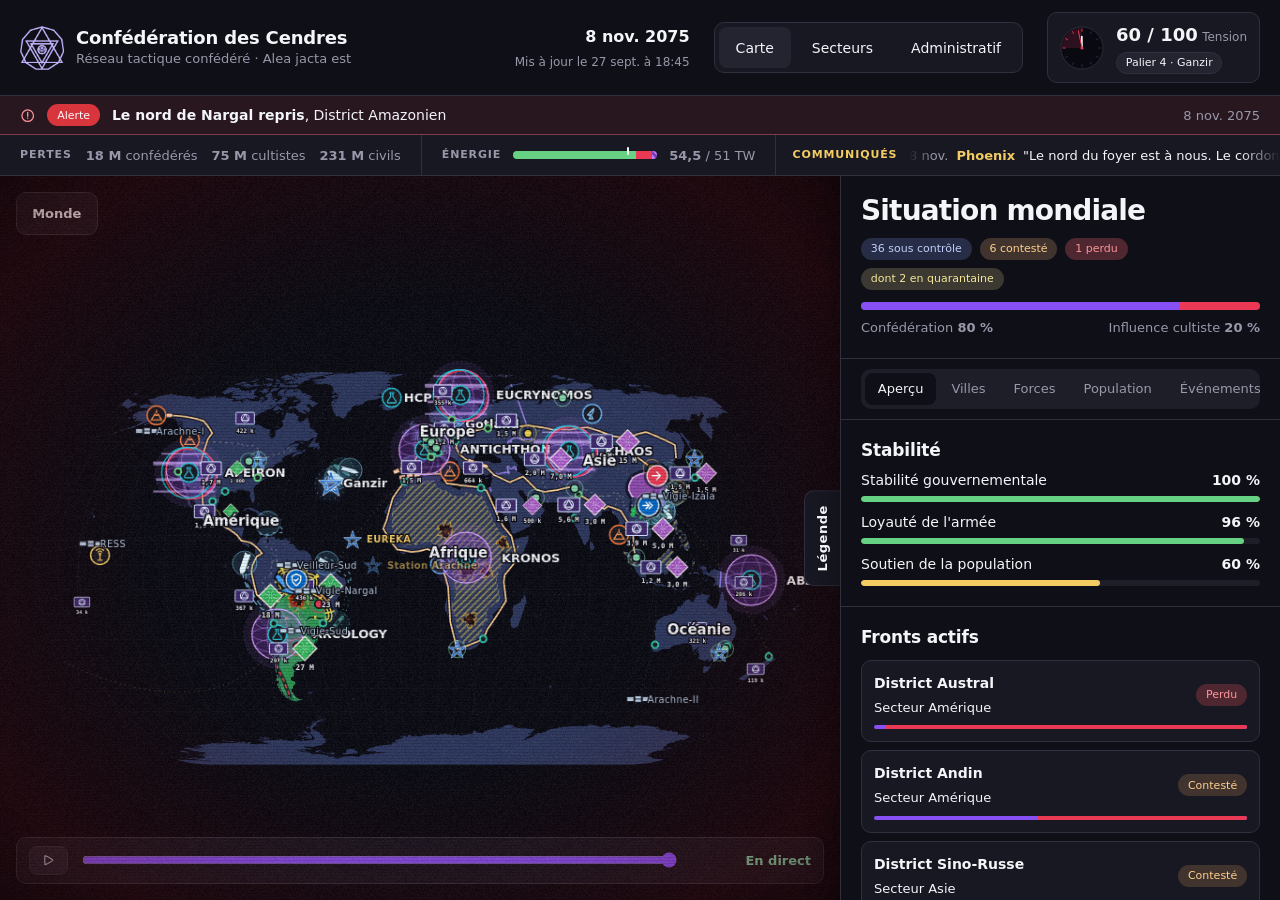
==== commit 1d643a2a: "Graphismes du front : zones teintées avec grain et ombre portée, bordure contestée hachurée, emblème" ====
--- a/index.html
+++ b/index.html
@@ -8,7 +8,7 @@
 <meta name="theme-color" content="#16131f">
 <link rel="icon" type="image/png" href="favicon.png">
 <link rel="preload" href="countries.json" as="fetch" crossorigin>
-<link rel="stylesheet" href="style.css?v=23">
+<link rel="stylesheet" href="style.css?v=24">
 </head>
 <body class="ds">
 <header class="topbar">
@@ -84,6 +84,6 @@
 <script src="lib/topojson-client.min.js"></script>
 <script src="common.js?v=15"></script>
 <script src="villes.js?v=14"></script>
-<script src="app.js?v=28"></script>
+<script src="app.js?v=29"></script>
 </body>
 </html>
--- a/style.css
+++ b/style.css
@@ -216,10 +216,12 @@
 .district.hover{filter:brightness(1.3)}
 .district.sel{filter:brightness(1.4)}
 .hatch-over{fill:url(#hachures);pointer-events:none}
-.halos{opacity:.55}
-.zone-contestee{fill:var(--st-conteste);stroke:none;cursor:pointer}
+.zone-contestee{fill:transparent;stroke:none;cursor:pointer}
+.zone-contestee-unie{fill:url(#hachConteste);stroke:none;pointer-events:none}
+.zone-ombre{fill:none;stroke:oklch(0.1 0.03 285 / .55);stroke-width:9;stroke-linejoin:round;vector-effect:non-scaling-stroke;pointer-events:none}
+.zone-grain{fill:url(#grain);stroke:none;pointer-events:none}
 .zone-unie{fill-opacity:1;stroke:none;pointer-events:none}
-.zone{fill-opacity:1;stroke:oklch(0.22 0.06 15 / .9);stroke-width:2.4;stroke-linejoin:round;vector-effect:non-scaling-stroke;cursor:pointer}
+.zone{fill-opacity:1;stroke-width:3.4;stroke-linejoin:round;vector-effect:non-scaling-stroke;cursor:pointer}
 
 .b-pays{fill:none;stroke:var(--ocean);stroke-opacity:.6;stroke-width:.5;vector-effect:non-scaling-stroke;pointer-events:none}
 .b-district{fill:none;stroke:color-mix(in oklab,var(--foreground) 45%,transparent);stroke-width:.8;stroke-dasharray:3 3;vector-effect:non-scaling-stroke;pointer-events:none}
@@ -232,13 +234,16 @@
 .embleme .em-trait,.sw-etoile .em-trait{fill:oklch(0.58 0.16 255);stroke:oklch(0.97 0.01 250);stroke-width:26;paint-order:stroke;stroke-linejoin:round}
 .site .embleme{filter:drop-shadow(0 0 0.3rem oklch(0.7 0.14 255 / .55))}
 .embleme.petit{transform:scale(.72)}
-.detruite{fill:url(#brulure);stroke:var(--detruit-coeur);stroke-width:1;stroke-dasharray:2 2;vector-effect:non-scaling-stroke;cursor:pointer}
-.detruite.feu{fill:var(--feu);fill-opacity:.92;stroke:oklch(0.5 0.17 30)}
-.detruite:not(.feu){fill-opacity:1}
-.sw.detruite.feu{background:var(--feu);box-shadow:inset 0 0 0 0.0625rem oklch(0.5 0.17 30)}
+.detr{cursor:pointer}
+.detruite{fill:url(#brulure2);stroke:oklch(0.72 0.15 60 / .8);stroke-width:1.2;stroke-dasharray:1 3;stroke-linecap:round;vector-effect:non-scaling-stroke}
+.detruite.feu{fill:url(#feuNuc);stroke:none}
+.cendres{fill:url(#grain);pointer-events:none}
+.exclusion{fill:none;stroke:oklch(0.8 0.15 80 / .7);stroke-width:1.2;stroke-dasharray:6 4;vector-effect:non-scaling-stroke;pointer-events:none}
+.trefle{fill:oklch(0.82 0.16 85 / .78);stroke:oklch(0.15 0.03 285 / .8);stroke-width:1;vector-effect:non-scaling-stroke;pointer-events:none}
+.sw.detruite.feu{background:radial-gradient(circle,oklch(0.3 0.13 25),oklch(0.56 0.2 40));box-shadow:inset 0 0 0 0.0625rem oklch(0.5 0.17 30)}
 .frappe{fill:none!important;stroke:none;pointer-events:none}
 .avion{pointer-events:none}
-.contestation{fill:var(--ligne-stab);fill-opacity:.45;stroke:oklch(0.78 0.13 262);stroke-width:1.6;stroke-dasharray:4 3;vector-effect:non-scaling-stroke;cursor:help}
+.contestation{fill:url(#hachBleu);stroke:oklch(0.8 0.13 262);stroke-width:1.8;stroke-dasharray:1 3.5;stroke-linecap:round;vector-effect:non-scaling-stroke;cursor:help}
 .sw.contestation{background:color-mix(in oklab,var(--ligne-stab) 55%,transparent);box-shadow:inset 0 0 0 0.0625rem oklch(0.78 0.13 262)}
 .av-corps{stroke:oklch(0.2 0.02 280);stroke-width:.6;stroke-linejoin:round}
 .av-ombre{fill:oklch(0.1 0.02 280 / .45)}
@@ -259,10 +264,15 @@
 .lf-fond{fill:none;stroke:oklch(0.15 0.03 280 / .8);stroke-width:6;stroke-linecap:round;stroke-linejoin:round;vector-effect:non-scaling-stroke}
 .lf-trait{fill:none;stroke-width:3;stroke-linecap:round;stroke-linejoin:round;vector-effect:non-scaling-stroke}
 .ligne-front{cursor:help}
+.lf-dents{fill:none;stroke-linecap:butt;vector-effect:non-scaling-stroke}
+.ligne-front.stabilisee .lf-dents{stroke:var(--ligne-stab);stroke-width:10;stroke-dasharray:1.6 9}
+.ligne-front.fortifiee .lf-dents{stroke:var(--ligne-fort);stroke-width:12;stroke-dasharray:3.5 5.5}
+.ligne-front.renforcee .lf-dents{stroke:oklch(0.66 0.19 262);stroke-width:16;stroke-dasharray:4 4}
 .ligne-front.stabilisee .lf-trait{stroke:var(--ligne-stab)}
-.ligne-front.fortifiee .lf-trait,.lf-trait.fort{stroke:var(--ligne-fort);stroke-width:4;stroke-dasharray:5 2.5;stroke-linecap:butt}
+.ligne-front.fortifiee .lf-trait,.lf-trait.fort{stroke:var(--ligne-fort);stroke-width:4}
 .ligne-front.fortifiee .lf-fond{stroke-width:7}
-.ligne-front.renforcee .lf-trait,.lf-trait.renf{stroke:oklch(0.66 0.19 262);stroke-width:5.5;stroke-dasharray:6 2;stroke-linecap:butt}
+.ligne-front.renforcee .lf-trait,.lf-trait.renf{stroke:oklch(0.66 0.19 262);stroke-width:5.5;stroke-linecap:butt}
+.ligne-front.renforcee .lf-fond{stroke:oklch(0.15 0.03 280 / .85)}
 .ligne-front.renforcee .lf-fond{stroke-width:9.5}
 .sw.detruite{background:radial-gradient(circle,var(--detruit-coeur),var(--detruit));box-shadow:inset 0 0 0 0.0625rem var(--detruit-coeur)}
 /* Villes "Too young to die" : la couleur du point suit l'état */
@@ -313,7 +323,9 @@
 .marker.mineur .ring{stroke:var(--g-mineur)}.marker.mineur .dot{fill:var(--g-mineur)}
 .marker.majeur .ring{stroke:var(--g-majeur)}.marker.majeur .dot{fill:var(--g-majeur)}
 .marker.critique .ring{stroke:var(--g-critique)}.marker.critique .dot{fill:var(--g-critique)}
-.sceau-chaos{fill:var(--ocean);fill-opacity:.45;pointer-events:none}
+.sceau{pointer-events:none}
+.sceau-chaos{fill-rule:evenodd;fill-opacity:.62}
+.sceau-nom{font-size:.2px;font-weight:700;letter-spacing:.09px;fill-opacity:.7}
 
 /* Distorsion : calques composités (transform/opacité seulement), intensité --dist de 0 à 1 */
 .mapzone{--dist:0;--gx:0px;--gy:50%;--gh:8%}
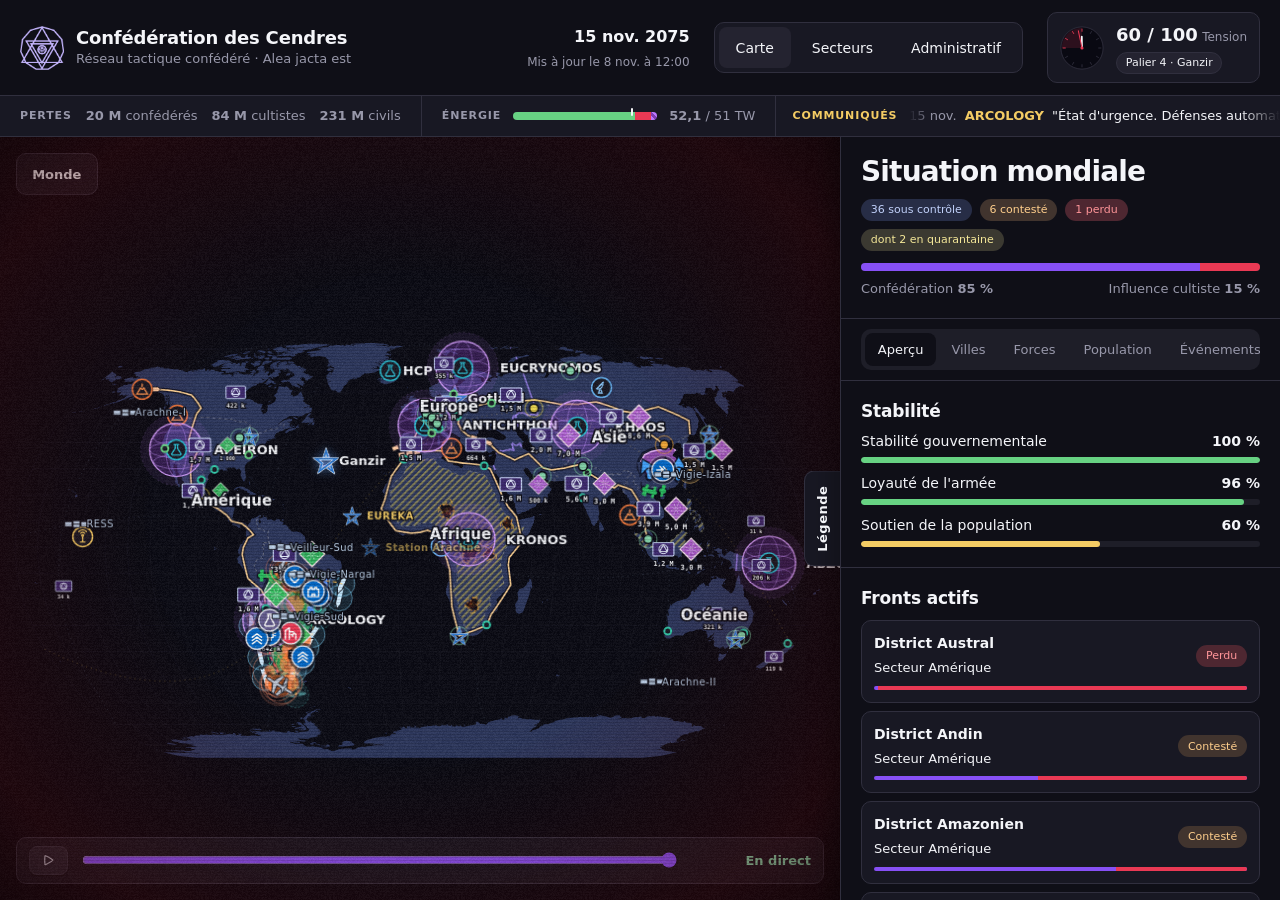
==== commit dcf2940f: "Tour 7 : 15 nov. 2075, reprise du centre de la Chine, est de Nargal repris, ligne AMAZONE, Rosario t" ====
--- a/index.html
+++ b/index.html
@@ -8,7 +8,7 @@
 <meta name="theme-color" content="#16131f">
 <link rel="icon" type="image/png" href="favicon.png">
 <link rel="preload" href="countries.json" as="fetch" crossorigin>
-<link rel="stylesheet" href="style.css?v=24">
+<link rel="stylesheet" href="style.css?v=25">
 </head>
 <body class="ds">
 <header class="topbar">
@@ -84,6 +84,6 @@
 <script src="lib/topojson-client.min.js"></script>
 <script src="common.js?v=15"></script>
 <script src="villes.js?v=14"></script>
-<script src="app.js?v=29"></script>
+<script src="app.js?v=30"></script>
 </body>
 </html>
--- a/style.css
+++ b/style.css
@@ -253,6 +253,7 @@
 .sw-avion .av-corps{fill:oklch(0.85 0.02 260)}
 .sw-avion.napalm .av-corps{fill:oklch(0.94 0.03 90)}
 .explosion{pointer-events:none}
+.salve{fill:none;stroke:oklch(0.86 0.14 75);stroke-width:1.3;stroke-dasharray:3 4;stroke-linecap:round;vector-effect:non-scaling-stroke;pointer-events:none}
 .ex-feu{fill:oklch(0.86 0.17 75)}
 .explosion.missiles .ex-feu{fill:oklch(0.75 0.19 45)}
 .ex-onde{fill:none;stroke:oklch(0.9 0.12 80);stroke-width:1.2}
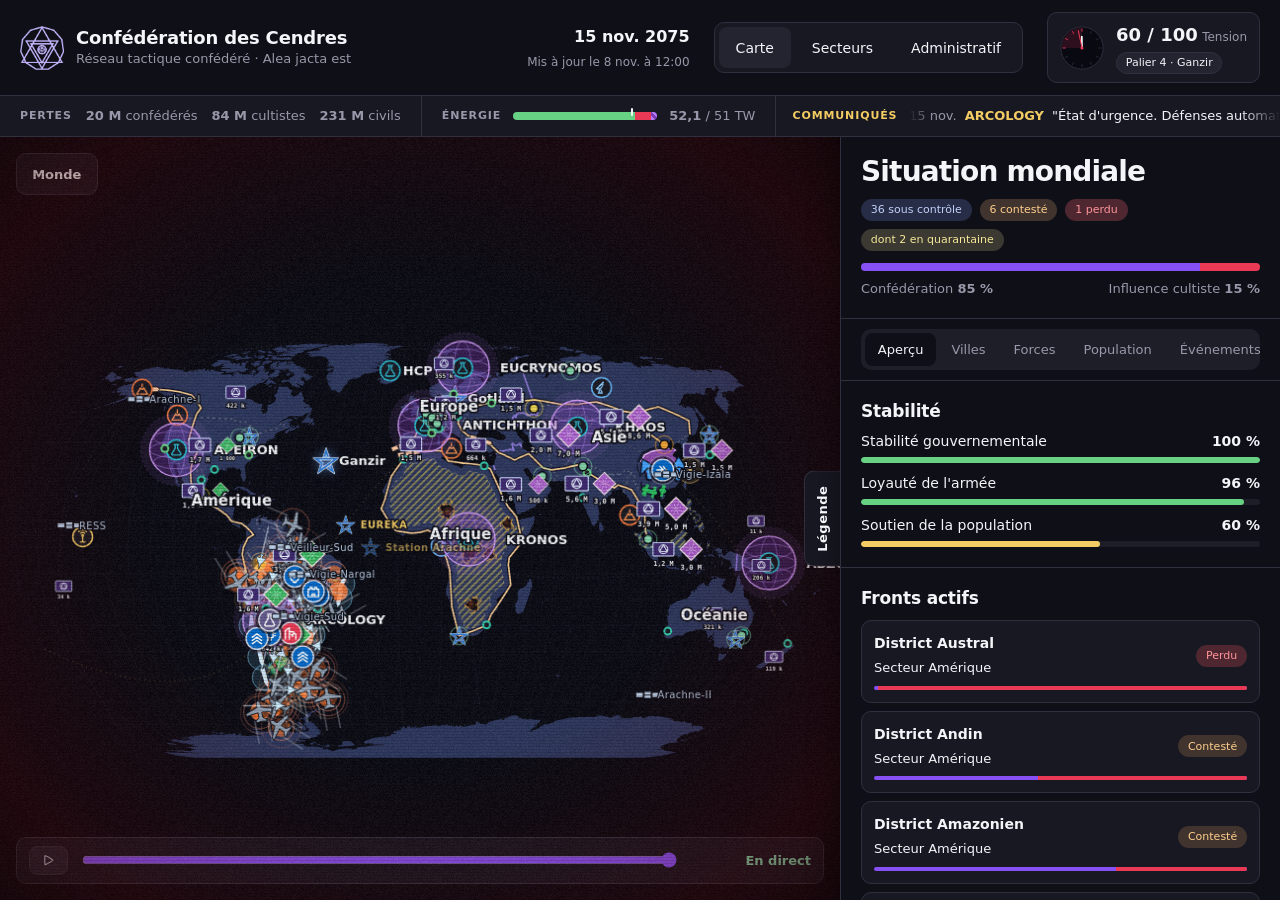
==== commit ccd64813: "Raids aériens massifs de la CC sur l'Amérique du Sud : formations de bombardiers lourds qui tapissen" ====
--- a/index.html
+++ b/index.html
@@ -8,7 +8,7 @@
 <meta name="theme-color" content="#16131f">
 <link rel="icon" type="image/png" href="favicon.png">
 <link rel="preload" href="countries.json" as="fetch" crossorigin>
-<link rel="stylesheet" href="style.css?v=25">
+<link rel="stylesheet" href="style.css?v=26">
 </head>
 <body class="ds">
 <header class="topbar">
@@ -84,6 +84,6 @@
 <script src="lib/topojson-client.min.js"></script>
 <script src="common.js?v=15"></script>
 <script src="villes.js?v=14"></script>
-<script src="app.js?v=30"></script>
+<script src="app.js?v=31"></script>
 </body>
 </html>
--- a/style.css
+++ b/style.css
@@ -761,3 +761,7 @@
 .ax-pointe{stroke:oklch(0.12 0.03 280 / .8);stroke-width:1.5;vector-effect:non-scaling-stroke}
 .axe.cult .ax-pointe{fill:var(--cult)}
 .axe.cc .ax-pointe{fill:var(--axe-cc)}
+.avion.bombardier .av-corps,.sw-avion.bombardier .av-corps{fill:oklch(0.7 0.03 250)}
+.avion.chasseur .av-corps,.sw-avion.chasseur .av-corps{fill:oklch(0.93 0.04 230)}
+.av-trainee{fill:none;stroke:oklch(0.95 0.02 240 / .55);stroke-width:1.4;stroke-linecap:round}
+.av-trainee.lourde{stroke:oklch(0.9 0.02 240 / .3);stroke-width:1.1}
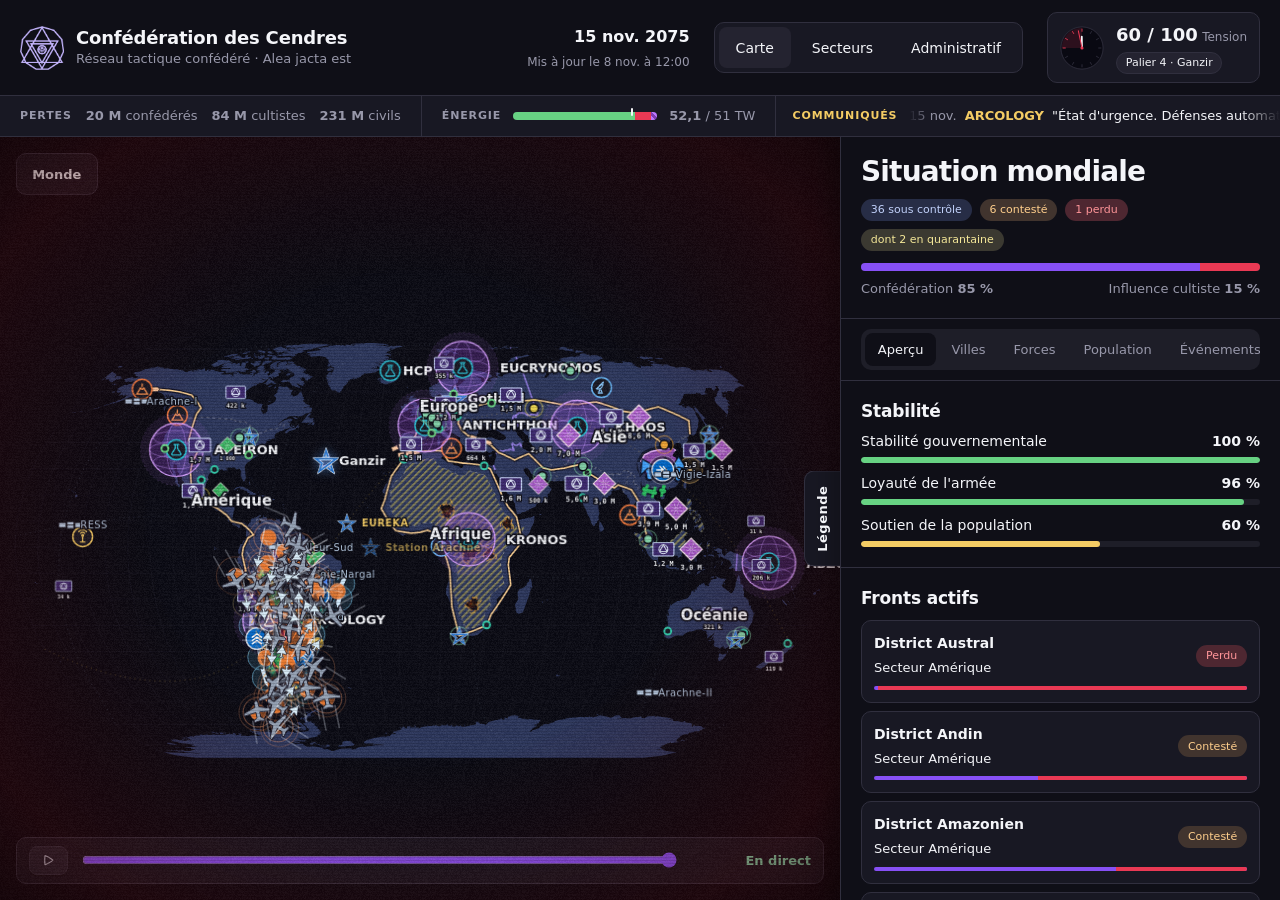
==== commit 677d7f6e: "Avions, salves et explosions peints sur un canvas au-dessus de la carte : SVG allégé de moitié, mouv" ====
--- a/index.html
+++ b/index.html
@@ -8,7 +8,7 @@
 <meta name="theme-color" content="#16131f">
 <link rel="icon" type="image/png" href="favicon.png">
 <link rel="preload" href="countries.json" as="fetch" crossorigin>
-<link rel="stylesheet" href="style.css?v=26">
+<link rel="stylesheet" href="style.css?v=27">
 </head>
 <body class="ds">
 <header class="topbar">
@@ -84,6 +84,6 @@
 <script src="lib/topojson-client.min.js"></script>
 <script src="common.js?v=15"></script>
 <script src="villes.js?v=14"></script>
-<script src="app.js?v=31"></script>
+<script src="app.js?v=32"></script>
 </body>
 </html>
--- a/style.css
+++ b/style.css
@@ -242,22 +242,12 @@
 .trefle{fill:oklch(0.82 0.16 85 / .78);stroke:oklch(0.15 0.03 285 / .8);stroke-width:1;vector-effect:non-scaling-stroke;pointer-events:none}
 .sw.detruite.feu{background:radial-gradient(circle,oklch(0.3 0.13 25),oklch(0.56 0.2 40));box-shadow:inset 0 0 0 0.0625rem oklch(0.5 0.17 30)}
 .frappe{fill:none!important;stroke:none;pointer-events:none}
-.avion{pointer-events:none}
+.ciel{position:absolute;inset:0;width:100%;height:100%;pointer-events:none;will-change:transform;transform-origin:0 0}
 .contestation{fill:url(#hachBleu);stroke:oklch(0.8 0.13 262);stroke-width:1.8;stroke-dasharray:1 3.5;stroke-linecap:round;vector-effect:non-scaling-stroke;cursor:help}
 .sw.contestation{background:color-mix(in oklab,var(--ligne-stab) 55%,transparent);box-shadow:inset 0 0 0 0.0625rem oklch(0.78 0.13 262)}
-.av-corps{stroke:oklch(0.2 0.02 280);stroke-width:.6;stroke-linejoin:round}
-.av-ombre{fill:oklch(0.1 0.02 280 / .45)}
-.avion.napalm .av-corps{fill:oklch(0.94 0.03 90)}
-.avion.missiles .av-corps{fill:oklch(0.82 0.02 260)}
 .sw-avion{width:1.1rem;height:1.1rem}
-.sw-avion .av-corps{fill:oklch(0.85 0.02 260)}
+.sw-avion .av-corps{fill:oklch(0.85 0.02 260);stroke:oklch(0.2 0.02 280);stroke-width:.6;stroke-linejoin:round}
 .sw-avion.napalm .av-corps{fill:oklch(0.94 0.03 90)}
-.explosion{pointer-events:none}
-.salve{fill:none;stroke:oklch(0.86 0.14 75);stroke-width:1.3;stroke-dasharray:3 4;stroke-linecap:round;vector-effect:non-scaling-stroke;pointer-events:none}
-.ex-feu{fill:oklch(0.86 0.17 75)}
-.explosion.missiles .ex-feu{fill:oklch(0.75 0.19 45)}
-.ex-onde{fill:none;stroke:oklch(0.9 0.12 80);stroke-width:1.2}
-.explosion.missiles .ex-onde{stroke:oklch(0.8 0.15 40)}
 .frappe.napalm{fill:url(#napalm)}
 .frappe.missiles{fill:url(#missiles)}
 .sw.frappe.napalm{background:repeating-linear-gradient(-35deg,var(--napalm) 0 2px,color-mix(in oklab,var(--napalm) 20%,transparent) 2px 5px)}
@@ -331,11 +321,11 @@
 /* Distorsion : calques composités (transform/opacité seulement), intensité --dist de 0 à 1 */
 .mapzone{--dist:0;--gx:0px;--gy:50%;--gh:8%}
 .distorsion{position:absolute;inset:0;pointer-events:none;z-index:1;overflow:hidden}
-.d-bruit{position:absolute;inset:-8rem;opacity:calc(var(--dist) * .1);background-size:8rem;will-change:transform}
+.d-bruit{position:absolute;inset:-8rem;opacity:calc(var(--dist) * .1);background-size:8rem;will-change:transform;transform-origin:0 0}
 .d-lignes{position:absolute;inset:0;opacity:calc(var(--dist) * .45);background:repeating-linear-gradient(0deg,oklch(0 0 0 / .5) 0 0.0625rem,transparent 0.0625rem 0.1875rem)}
 .d-vignette{position:absolute;inset:0;opacity:var(--dist);background:radial-gradient(ellipse at center,transparent 45%,oklch(0.25 0.12 25 / .55) 85%,oklch(0.15 0.08 25 / .85))}
 .d-coupure{position:absolute;left:0;right:0;top:var(--gy);height:var(--gh);opacity:0;background:linear-gradient(90deg,oklch(0.65 0.25 25 / .35),oklch(0.7 0.15 220 / .3));mix-blend-mode:screen;transform:translateX(calc(var(--gx) * -3))}
-.mapzone .map{will-change:transform}
+.mapzone .map{will-change:transform;transform-origin:0 0}
 .mapzone.glitch .map{transform:translateX(var(--gx)) skewX(calc(var(--dist) * -1.5deg))}
 .mapzone.glitch .d-coupure{opacity:calc(.25 + var(--dist) * .75)}
 .mapzone.glitch-fort .map svg{filter:drop-shadow(0.1875rem 0 0 oklch(0.6 0.25 25 / .7)) drop-shadow(-0.1875rem 0 0 oklch(0.7 0.14 220 / .7))}
@@ -761,7 +751,5 @@
 .ax-pointe{stroke:oklch(0.12 0.03 280 / .8);stroke-width:1.5;vector-effect:non-scaling-stroke}
 .axe.cult .ax-pointe{fill:var(--cult)}
 .axe.cc .ax-pointe{fill:var(--axe-cc)}
-.avion.bombardier .av-corps,.sw-avion.bombardier .av-corps{fill:oklch(0.7 0.03 250)}
-.avion.chasseur .av-corps,.sw-avion.chasseur .av-corps{fill:oklch(0.93 0.04 230)}
-.av-trainee{fill:none;stroke:oklch(0.95 0.02 240 / .55);stroke-width:1.4;stroke-linecap:round}
-.av-trainee.lourde{stroke:oklch(0.9 0.02 240 / .3);stroke-width:1.1}
+.sw-avion.bombardier .av-corps{fill:oklch(0.7 0.03 250)}
+.sw-avion.chasseur .av-corps{fill:oklch(0.93 0.04 230)}
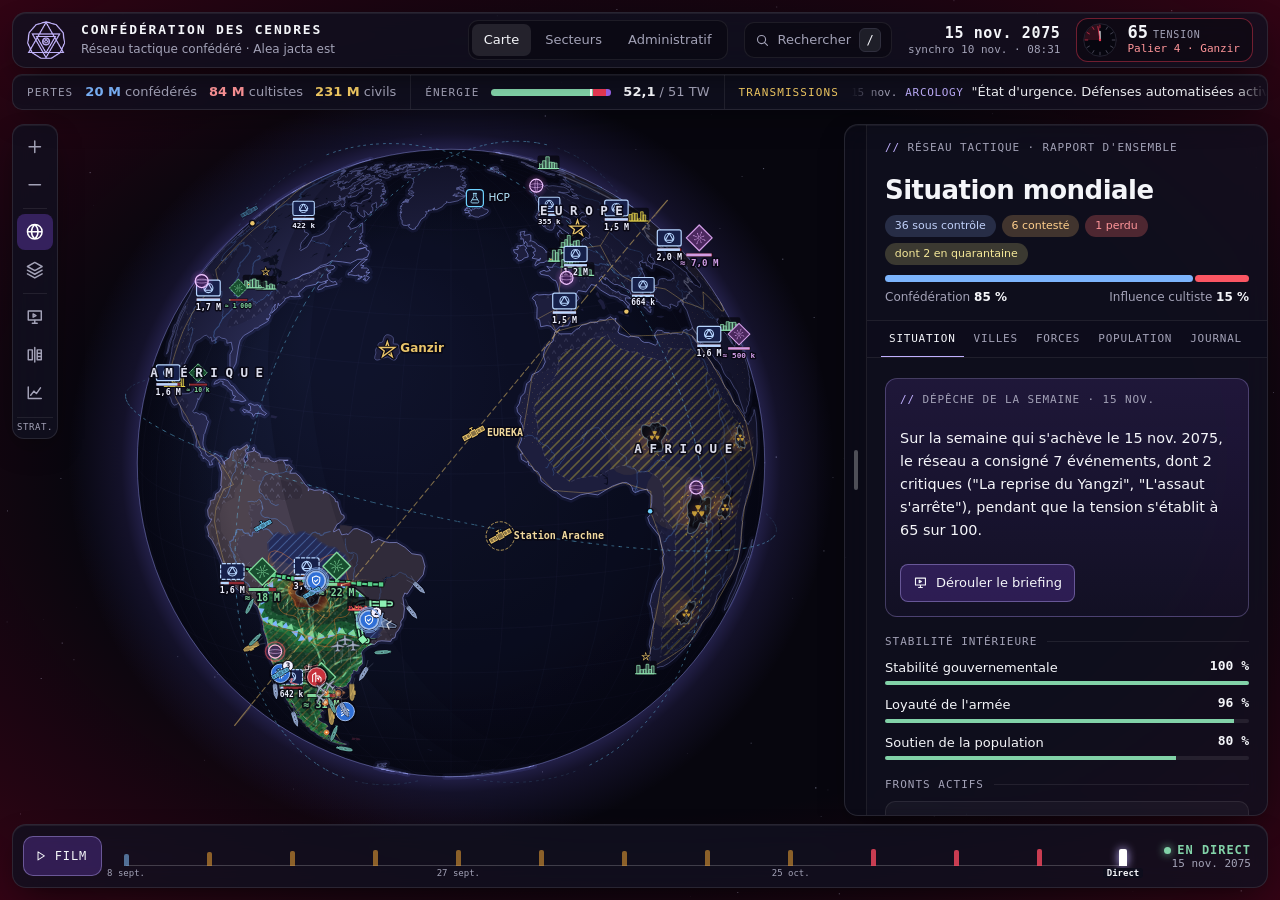
==== commit 10abc454: "Refonte de la carte, travail en cours (non publié) : moteur sur canvas avec globe et planisphère, re" ====
--- a/index.html
+++ b/index.html
@@ -5,85 +5,120 @@
 <meta name="viewport" content="width=device-width, initial-scale=1, viewport-fit=cover">
 <title>Front des Cendres</title>
 <meta name="description" content="Situation du conflit entre la Confédération des Cendres et les Cultistes.">
-<meta name="theme-color" content="#16131f">
+<meta name="theme-color" content="#07060e">
 <link rel="icon" type="image/png" href="favicon.png">
-<link rel="preload" href="countries.json" as="fetch" crossorigin>
-<link rel="stylesheet" href="style.css?v=27">
+<link rel="preload" href="countries.json?v=3" as="fetch" crossorigin>
+<link rel="preconnect" href="https://fonts.gstatic.com" crossorigin>
+<link rel="stylesheet" href="https://fonts.googleapis.com/css2?family=JetBrains+Mono:wght@400;500;700&display=swap">
+<link rel="stylesheet" href="pulse.css?v=1">
+<link rel="stylesheet" href="carte.css?v=1">
 </head>
-<body class="ds">
-<header class="topbar">
-  <div class="identite">
-    <img class="logo" src="logo.png" width="44" height="44" alt="Sceau de la Confédération des Cendres">
-    <div>
-      <h1 id="titre">Confédération des Cendres</h1>
-      <p id="soustitre" class="ds-supporting"></p>
-    </div>
+<body class="ds ops">
+<main class="scene" aria-label="Carte du conflit">
+  <div id="map" class="carte"></div>
+  <div id="voile" class="voile" aria-hidden="true"></div>
+  <div id="rideau" class="rideau" hidden>
+    <span class="rideau-date g" id="rideauG"></span><span class="rideau-date d" id="rideauD"></span>
+    <button class="rideau-poignee" id="rideauPoignee" type="button" aria-label="Déplacer le rideau de comparaison"><span aria-hidden="true">◂ ▸</span></button>
   </div>
-  <div class="daterp">
+</main>
+
+<header class="barre verre">
+  <a class="sceau" href="./" aria-label="Retour à la vue monde"><img src="logo.png" width="38" height="38" alt="Sceau de la Confédération des Cendres"></a>
+  <div class="ident">
+    <h1 id="titre">Confédération des Cendres</h1>
+    <p id="soustitre"></p>
+  </div>
+  <nav class="nav-ops" aria-label="Site"><span aria-current="page">Carte</span><a href="secteurs.html">Secteurs</a><a href="admin.html">Administratif</a></nav>
+  <button id="btnRecherche" class="recherche-btn" type="button" aria-haspopup="dialog"><span class="i" aria-hidden="true"></span><span class="lib">Rechercher</span><kbd class="ds-kbd" aria-hidden="true">/</kbd></button>
+  <div class="horodatage">
     <strong id="daterp">—</strong>
-    <span id="maj" class="ds-supporting"></span>
+    <span id="maj"></span>
   </div>
-  <nav class="nav-site" aria-label="Site"><span class="ds-btn ds-btn-ghost actif" aria-current="page">Carte</span><a class="ds-btn ds-btn-ghost" href="secteurs.html">Secteurs</a><a class="ds-btn ds-btn-ghost" href="admin.html">Administratif</a></nav>
-  <button id="tensionBtn" class="tension-mini" type="button" aria-haspopup="dialog">
+  <button id="tensionBtn" class="tension" type="button" aria-haspopup="dialog">
     <svg id="miniClock" viewBox="0 0 100 100" aria-hidden="true"></svg>
-    <span class="tm-txt">
-      <span class="tm-val"><strong id="tensionVal">—</strong> <span class="ds-supporting">Tension</span></span>
-      <span id="tensionPalier" class="ds-badge"></span>
-    </span>
+    <span class="t-txt"><span class="t-val"><strong id="tensionVal">—</strong><small>tension</small></span><span id="tensionPalier" class="t-palier"></span></span>
   </button>
 </header>
 
-<div id="alerte" class="alerte" role="status" hidden></div>
-<div class="bandeau">
-  <button id="pertesBtn" class="pertes" type="button" aria-haspopup="dialog"></button>
-  <button id="energieBtn" class="energie" type="button" aria-haspopup="dialog"></button>
-  <section class="communiques" aria-label="Communiqués officiels">
-    <span class="c-titre">Communiqués</span>
-    <div class="c-piste" id="cPiste" tabindex="0"><div class="c-defil" id="cDefil"></div></div>
+<div class="ruban verre">
+  <button id="pertesBtn" class="r-bloc" type="button" aria-haspopup="dialog"></button>
+  <button id="energieBtn" class="r-bloc" type="button" aria-haspopup="dialog"></button>
+  <section class="transmissions" aria-label="Transmissions">
+    <span class="r-titre">Transmissions</span>
+    <div class="t-piste" id="cPiste" tabindex="0"><div class="t-defil" id="cDefil"></div></div>
   </section>
 </div>
 
-<main class="layout">
-  <section class="mapzone" aria-label="Carte du conflit">
-    <div id="map" class="map"></div>
-    <div id="distorsion" class="distorsion" aria-hidden="true" hidden><div class="d-bruit"></div><div class="d-lignes"></div><div class="d-vignette"></div><div class="d-coupure"></div></div>
-    <div class="map-ui">
-      <nav id="fil" class="fil" aria-label="Fil d'Ariane"></nav>
-    </div>
-    <div class="tiroir-legende" id="tiroirLegende">
-      <button id="btnLegende" class="onglet-legende" type="button" aria-expanded="false" aria-controls="legende"><span>Légende</span></button>
-      <ul class="legende" id="legende" aria-label="Légende"></ul>
-    </div>
-    <div id="archive" class="archive" role="status" hidden></div>
-    <div class="timeline">
-      <button id="play" class="ds-btn ds-btn-secondary ds-btn-sm" type="button" aria-label="Rejouer le conflit"></button>
-      <label class="sr" for="slider">Chronologie du conflit</label>
-      <input id="slider" type="range" min="0" max="0" value="0">
-      <span id="sliderLbl" class="slider-lbl">En direct</span>
-    </div>
-    <div id="tip" class="tip" hidden></div>
-  </section>
+<nav id="fil" class="fil" aria-label="Fil d'Ariane"></nav>
+<div id="archive" class="archive verre" role="status" hidden></div>
 
-  <aside id="panel" class="panel" aria-live="polite"></aside>
-</main>
+<div class="outils verre" role="toolbar" aria-label="Outils de la carte">
+  <button type="button" id="oPlus" aria-label="Zoomer"></button>
+  <button type="button" id="oMoins" aria-label="Dézoomer"></button>
+  <span class="sep" aria-hidden="true"></span>
+  <button type="button" id="oGlobe" aria-pressed="false" aria-label="Globe ou planisphère"></button>
+  <button type="button" id="oCalques" aria-expanded="false" aria-controls="tiroir" aria-label="Calques et légende"></button>
+  <span class="sep" aria-hidden="true"></span>
+  <button type="button" id="oBrief" aria-label="Briefing de la semaine"></button>
+  <button type="button" id="oComparer" aria-pressed="false" aria-label="Comparer deux dates"></button>
+  <button type="button" id="oCourbes" aria-expanded="false" aria-controls="courbes" aria-label="Courbes de la guerre"></button>
+  <span id="altitude" class="altitude" title="Altitude de la vue : stratégique, opérative ou tactique"></span>
+</div>
 
+<section id="tiroir" class="tiroir verre" aria-label="Calques et légende" hidden></section>
+
+<aside id="volet" class="volet verre">
+  <button id="voletPoignee" class="volet-poignee" type="button" aria-expanded="true" aria-controls="panel"><span class="barre-p" aria-hidden="true"></span><span class="sr">Replier ou déplier le rapport</span></button>
+  <div id="panel" class="panel" aria-live="polite"></div>
+</aside>
+
+<section id="courbes" class="courbes verre" aria-label="Courbes de la guerre" hidden></section>
+
+<div id="carton" class="carton verre" role="status" hidden></div>
+
+<div class="dock verre">
+  <button id="play" class="film" type="button"></button>
+  <div class="frise" id="frise">
+    <div class="frise-crans" id="friseCrans" aria-hidden="true"></div>
+    <label class="sr" for="slider">Chronologie du conflit</label>
+    <input id="slider" type="range" min="0" max="0" value="0">
+  </div>
+  <span id="sliderLbl" class="frise-lbl">En direct</span>
+</div>
+
+<div id="tip" class="fiche" hidden></div>
+<div id="flash" class="flash" aria-hidden="true" hidden></div>
+
+<dialog id="rechercheDlg" class="dlg recherche" aria-label="Recherche">
+  <div class="rech-champ"><span class="invite" aria-hidden="true">&gt;</span><input id="rechercheChamp" type="search" autocomplete="off" spellcheck="false" placeholder="Ville, site, unité, district, événement…" aria-label="Rechercher sur la carte" aria-controls="rechercheListe"></div>
+  <ul id="rechercheListe" class="rech-liste" role="listbox" aria-label="Résultats"></ul>
+  <p class="rech-aide"><kbd class="ds-kbd">↑</kbd> <kbd class="ds-kbd">↓</kbd> pour choisir, <kbd class="ds-kbd">Entrée</kbd> pour y aller, <kbd class="ds-kbd">Échap</kbd> pour fermer</p>
+</dialog>
 <dialog id="energieDlg" class="dlg" aria-labelledby="energieTitre">
-  <button class="ds-btn ds-btn-ghost ds-btn-sm fermer" type="button" aria-label="Fermer" onclick="this.closest('dialog').close()"></button>
+  <button class="fermer" type="button" aria-label="Fermer"></button>
   <div id="energieDetail"></div>
 </dialog>
 <dialog id="pertesDlg" class="dlg" aria-labelledby="pertesTitre">
-  <button class="ds-btn ds-btn-ghost ds-btn-sm fermer" type="button" aria-label="Fermer" onclick="this.closest('dialog').close()"></button>
+  <button class="fermer" type="button" aria-label="Fermer"></button>
   <div id="pertesDetail"></div>
 </dialog>
 <dialog id="tensionDlg" class="dlg" aria-labelledby="tensionTitre">
-  <button class="ds-btn ds-btn-ghost ds-btn-sm fermer" type="button" aria-label="Fermer" onclick="this.closest('dialog').close()"></button>
+  <button class="fermer" type="button" aria-label="Fermer"></button>
   <div id="tensionDetail"></div>
 </dialog>
 
 <script src="lib/d3.min.js"></script>
 <script src="lib/topojson-client.min.js"></script>
-<script src="common.js?v=15"></script>
+<script src="lib/topojson-simplify.min.js"></script>
+<script src="common.js?v=16"></script>
 <script src="villes.js?v=14"></script>
-<script src="app.js?v=32"></script>
+<script src="glyphes.js?v=1"></script>
+<script src="moteur.js?v=1"></script>
+<script src="calques.js?v=1"></script>
+<script src="symboles.js?v=1"></script>
+<script src="animations.js?v=1"></script>
+<script src="app.js?v=33"></script>
+<script src="modes.js?v=1"></script>
 </body>
 </html>
--- a/pulse.css
+++ b/pulse.css
@@ -0,0 +1,155 @@
+/* ==========================================================================
+   Système de design Pulse (Better Design) — jetons + composants, copiés du kit
+   ========================================================================== */
+:root {
+  --background: oklch(0.171 0.018 285);
+  --foreground: oklch(0.97 0.006 286);
+  --card: oklch(0.214 0.021 286);
+  --card-foreground: oklch(0.97 0.006 286);
+  --popover: oklch(0.214 0.021 286);
+  --popover-foreground: oklch(0.97 0.006 286);
+  --primary: oklch(0.585 0.232 293);
+  --primary-foreground: oklch(0.99 0.004 286);
+  --secondary: oklch(0.262 0.024 287);
+  --secondary-foreground: oklch(0.8 0.018 287);
+  --muted: oklch(0.24 0.02 287);
+  --muted-foreground: oklch(0.685 0.026 287);
+  --accent: oklch(0.3 0.038 290);
+  --accent-foreground: oklch(0.97 0.006 286);
+  --destructive: oklch(0.585 0.2 24);
+  --destructive-foreground: oklch(0.99 0.004 286);
+  --border: oklch(0.312 0.026 288);
+  --input: oklch(0.246 0.024 287);
+  --ring: oklch(0.585 0.232 293);
+  --radius: 0.625rem;
+  --radius-sm: calc(var(--radius) - 0.25rem);
+  --radius-md: calc(var(--radius) - 0.125rem);
+  --radius-lg: var(--radius);
+  --radius-xl: calc(var(--radius) + 0.25rem);
+  --font-geist-sans: system-ui;
+  --font-sans: var(--font-geist-sans), ui-sans-serif, system-ui, -apple-system, BlinkMacSystemFont, "Segoe UI", Roboto, "Helvetica Neue", Arial, sans-serif;
+  --font-mono: ui-monospace, "SF Mono", "Cascadia Mono", Consolas, monospace;
+  --shadow-pop: 0 0 0 0.0625rem oklch(0 0 0 / 0.4), 0 0.75rem 1.75rem -0.5rem oklch(0 0 0 / 0.55), 0 0.25rem 0.625rem -0.25rem oklch(0 0 0 / 0.4);
+  --shadow-glow: inset 0 0.0625rem 0 oklch(1 0 0 / 0.16), 0 0.0625rem 0.1875rem oklch(0 0 0 / 0.45), 0 0.25rem 0.75rem -0.1875rem oklch(from var(--primary) l c h / 0.22), 0 0.625rem 1.875rem -0.5rem oklch(from var(--primary) l c h / 0.16);
+  --shadow-glow-hover: inset 0 0.0625rem 0 oklch(1 0 0 / 0.2), 0 0.125rem 0.375rem oklch(0 0 0 / 0.45), 0 0.375rem 1rem -0.1875rem oklch(from var(--primary) l c h / 0.3), 0 0.875rem 2.375rem -0.625rem oklch(from var(--primary) l c h / 0.24);
+
+  /* Jetons propres au front (statuts sémantiques, jamais la couleur d'action) */
+  --ocean: oklch(0.145 0.02 285);
+  --grille: oklch(0.2 0.022 285);
+  --confed: var(--primary);
+  --cult: oklch(0.62 0.21 18);
+  --st-controle: oklch(0.56 0.12 268);
+  --st-conteste: oklch(0.78 0.15 72);
+  --st-reconquete: oklch(0.74 0.12 210);
+  --st-quarantaine: oklch(0.86 0.15 100);
+  --st-perdu: oklch(0.62 0.21 18);
+  --g-mineur: oklch(0.74 0.1 250);
+  --g-majeur: oklch(0.78 0.15 72);
+  --g-critique: oklch(0.66 0.21 18);
+  --texte-critique: oklch(0.78 0.13 18);
+  --texte-ok: oklch(0.8 0.1 160);
+  --detruit: oklch(0.2 0.02 40);
+  --detruit-coeur: oklch(0.42 0.13 45);
+  --feu: oklch(0.36 0.15 25);
+  --napalm: oklch(0.84 0.17 85);
+  --missiles: oklch(0.72 0.18 50);
+  --ligne-stab: oklch(0.62 0.17 262);
+  --ligne-fort: oklch(0.7 0.18 150);
+  --axe-cc: oklch(0.7 0.16 250);
+  --or: oklch(0.86 0.13 88);
+  --or-sombre: oklch(0.62 0.13 70);
+  color-scheme: dark;
+}
+
+*,*::before,*::after{box-sizing:border-box}
+:where(.ds){font-family:var(--font-sans,ui-sans-serif,system-ui,sans-serif);color:var(--foreground,oklch(0.2 0 0));background:var(--background,oklch(1 0 0));line-height:1.5}
+.ds :where(h1,h2,h3,h4,h5,h6,p,strong,label,legend,li,dt,dd,small){color:inherit}
+.ds h1,.ds h2,.ds h3,.ds h4{font-family:inherit;font-weight:600;margin:0 0 .5em;color:var(--foreground,oklch(0.2 0 0))}
+.ds .ds-display{font-family:inherit;font-size:clamp(1.75rem,4vw,2.5rem);font-weight:700;line-height:1.05;letter-spacing:-.03em;margin:0;color:var(--foreground,oklch(0.2 0 0))}
+.ds .ds-section-title{font-family:inherit;font-size:1.25rem;font-weight:600;line-height:1.2;letter-spacing:-.01em;margin:0;color:var(--foreground,oklch(0.2 0 0))}
+.ds .ds-supporting{font-size:.875rem;font-weight:400;line-height:1.5;color:var(--muted-foreground,oklch(0.55 0 0));margin:0}
+.ds a{color:var(--primary,oklch(0.45 0.15 264));text-decoration:none}
+.ds a.ds-btn{color:inherit}
+.ds a.ds-btn:hover{text-decoration:none}
+.ds p{margin:0 0 1em}
+.ds-muted{color:var(--muted-foreground,oklch(0.55 0 0))}
+.ds-btn{display:inline-flex;align-items:center;justify-content:center;gap:.5rem;font:inherit;font-size:.875rem;font-weight:500;line-height:1;padding:.6rem 1rem;border-radius:var(--radius-md,calc(var(--radius,0.5rem) - 0.125rem));border:0.0625rem solid transparent;cursor:pointer;touch-action:manipulation;transition:opacity .15s,background .15s;text-decoration:none}
+.ds-btn:focus-visible{outline:0.125rem solid var(--ring,var(--primary,oklch(0.45 0.15 264)));outline-offset:0.125rem}
+.ds-btn:disabled{background:var(--muted,oklch(0.94 0 0));color:var(--foreground,oklch(0.2 0 0));border-color:var(--border,oklch(0.85 0 0));opacity:1;cursor:not-allowed}
+.ds-btn-primary{background:var(--primary,oklch(0.45 0.15 264));color:var(--primary-foreground,oklch(1 0 0));box-shadow:var(--shadow-sm,var(--shadow-xs,none))}
+.ds-btn-secondary{background:var(--secondary,oklch(0.96 0 0));color:var(--secondary-foreground,oklch(0.25 0 0));box-shadow:var(--shadow-xs,none)}
+.ds-btn-outline{background:transparent;color:var(--foreground,oklch(0.2 0 0));border-color:var(--border,oklch(0.85 0 0))}
+.ds-btn-ghost{background:transparent;color:var(--foreground,oklch(0.2 0 0))}
+.ds .ds-btn[aria-pressed="true"],.ds .ds-btn[aria-pressed="true"]:hover{background:var(--primary,oklch(0.45 0.15 264));color:var(--primary-foreground,oklch(1 0 0));border-color:var(--primary,oklch(0.45 0.15 264));opacity:1}
+.ds-btn-sm{padding:.4rem .7rem;font-size:.8125rem}
+.ds-btn-lg{padding:.75rem 1.4rem;font-size:1rem}
+.ds-label{display:block;font-size:.8125rem;font-weight:500;margin-bottom:.4rem;color:var(--foreground,oklch(0.2 0 0))}
+.ds-input,.ds-textarea,.ds-select{width:100%;font:inherit;font-size:.875rem;padding:.55rem .75rem;border-radius:var(--radius-lg,var(--radius,0.5rem));border:0.0625rem solid var(--border,oklch(0.85 0 0));background:var(--input,var(--background,oklch(1 0 0)));color:var(--foreground,oklch(0.2 0 0));box-shadow:var(--shadow-inset,var(--shadow-2xs,none));transition:border-color .15s,box-shadow .15s}
+.ds-input::placeholder,.ds-textarea::placeholder{color:var(--muted-foreground,oklch(0.6 0 0))}
+.ds-input:focus,.ds-textarea:focus,.ds-select:focus{outline:none;border-color:var(--ring,var(--primary,oklch(0.45 0.15 264)));box-shadow:var(--shadow-inset,0 0 0 0 transparent),0 0 0 0.125rem color-mix(in oklab,var(--ring,var(--primary,oklch(0.45 0.15 264))) 35%,transparent)}
+.ds-textarea{min-height:5rem;resize:vertical}
+.ds-card{display:flex;flex-direction:column;background:var(--card,var(--background,oklch(1 0 0)));color:var(--card-foreground,var(--foreground,oklch(0.2 0 0)));border:0.0625rem solid var(--border,oklch(0.9 0 0));border-radius:var(--radius-xl,calc(var(--radius,0.5rem) + 0.25rem));box-shadow:var(--shadow-glass,var(--shadow-md,var(--shadow-sm,none)));overflow:hidden}
+.ds-card-header{padding:1.1rem 1.25rem .5rem}
+.ds-card-body{padding:.5rem 1.25rem 1.1rem}
+.ds-card-footer{margin-top:auto;padding:.9rem 1.25rem;border-top:0.0625rem solid var(--border,oklch(0.92 0 0));display:flex;gap:.5rem;align-items:center}
+.ds-card-title{font-size:1.05rem;margin:0 0 .25rem}
+.ds-card-desc{font-size:.875rem;color:var(--muted-foreground,oklch(0.55 0 0));margin:0}
+.ds-badge{display:inline-flex;align-items:center;font-size:.6875rem;font-weight:600;padding:.15rem .55rem;border-radius:62.4375rem;background:var(--secondary,oklch(0.96 0 0));color:var(--secondary-foreground,oklch(0.25 0 0));line-height:1.4}
+.ds-badge-primary{background:var(--primary,oklch(0.45 0.15 264));color:var(--primary-foreground,oklch(1 0 0))}
+.ds-badge-outline{background:transparent;border:0.0625rem solid var(--border,oklch(0.85 0 0));color:var(--foreground,oklch(0.2 0 0))}
+.ds-badge-danger{background:var(--destructive,oklch(0.58 0.22 32));color:var(--destructive-foreground,oklch(0.99 0 0))}
+.ds-alert{border:0.0625rem solid var(--border,oklch(0.9 0 0));border-radius:var(--radius-lg,var(--radius,0.5rem));padding:.9rem 1rem;background:var(--card,var(--background,oklch(1 0 0)));color:var(--card-foreground,var(--foreground,oklch(0.2 0 0)));font-size:.875rem}
+.ds-alert-title{font-weight:600;margin:0 0 .2rem}
+.ds-divider{height:0.0625rem;background:var(--border,oklch(0.9 0 0));border:0;margin:1rem 0}
+.ds-row{display:flex;flex-wrap:wrap;gap:.6rem;align-items:center}
+.ds-field{margin-bottom:1rem}
+.ds-control-row{display:grid;grid-template-columns:minmax(8rem,14rem) auto;gap:.75rem;align-items:end;justify-content:start}
+.ds-control-row>.ds-field{margin:0}
+.ds-control-row>.ds-btn,.ds-control-row .ds-input,.ds-control-row .ds-select{min-height:2.75rem}
+.ds-tabs{display:inline-flex;gap:.15rem;padding:.25rem;border-radius:var(--radius-lg,var(--radius,0.5rem));background:var(--muted,oklch(0.96 0 0))}
+.ds-tab{font:inherit;font-size:.8125rem;font-weight:500;padding:.4rem .8rem;border:0;border-radius:var(--radius-md,calc(var(--radius,0.5rem) - 0.125rem));background:transparent;color:var(--muted-foreground,oklch(0.5 0 0));cursor:pointer;touch-action:manipulation}
+.ds-tab.active{background:var(--background,oklch(1 0 0));color:var(--foreground,oklch(0.2 0 0));box-shadow:var(--shadow-sm,var(--shadow-xs,none))}
+.ds-progress{height:.5rem;border-radius:62.4375rem;background:var(--muted,oklch(0.92 0 0));overflow:hidden}
+.ds-progress-bar{height:100%;border-radius:62.4375rem;background:var(--primary,oklch(0.45 0.15 264))}
+.ds-table{width:100%;border-collapse:collapse;font-size:.8125rem}
+.ds-table th,.ds-table td{text-align:left;padding:.5rem .75rem;border-bottom:0.0625rem solid var(--border,oklch(0.92 0 0))}
+.ds-table th{font-weight:600;color:var(--muted-foreground,oklch(0.5 0 0));font-size:.6875rem;text-transform:uppercase;letter-spacing:.04em}
+.ds-chip{display:inline-flex;align-items:center;gap:.35rem;font:inherit;font-size:.8125rem;padding:.3rem .7rem;border-radius:62.4375rem;border:0.0625rem solid var(--border,oklch(0.88 0 0));background:var(--background,oklch(1 0 0));color:var(--foreground,oklch(0.2 0 0));cursor:pointer;touch-action:manipulation;transition:background-color .12s ease,border-color .12s ease,color .12s ease}
+.ds-chip:focus-visible{outline:0.125rem solid var(--ring,var(--primary,oklch(0.45 0.15 264)));outline-offset:0.125rem}
+.ds .ds-chip[aria-pressed="true"],.ds .ds-chip[aria-pressed="true"]:hover{background:var(--primary,oklch(0.45 0.15 264));color:var(--primary-foreground,oklch(1 0 0));border-color:var(--primary,oklch(0.45 0.15 264))}
+.ds-kbd{font-family:var(--font-mono,ui-monospace,monospace);font-size:.75rem;padding:.1rem .4rem;border-radius:var(--radius-sm,0.25rem);border:0.0625rem solid var(--border,oklch(0.85 0 0));background:var(--muted,oklch(0.97 0 0));color:var(--foreground,oklch(0.2 0 0))}
+@media (pointer:coarse){
+.ds-btn,.ds-tab,.ds-chip{min-height:2.75rem}
+.ds-input,.ds-select{min-height:2.75rem;font-size:1rem}
+}
+@media (max-width:40rem){
+.ds-control-row{grid-template-columns:1fr}
+.ds-control-row>.ds-btn{width:100%}
+}
+@media (hover:hover) and (pointer:fine){
+.ds a:hover{text-decoration:underline}
+.ds-btn:hover:not(:disabled):not([aria-pressed="true"]){opacity:.9}
+.ds-btn-ghost:hover:not(:disabled):not([aria-pressed="true"]){background:var(--accent,oklch(0.96 0 0));opacity:1}
+.ds-input:hover:not(:disabled),.ds-textarea:hover:not(:disabled),.ds-select:hover:not(:disabled){border-color:color-mix(in oklab,var(--foreground,oklch(0.2 0 0)) 20%,transparent)}
+.ds .ds-chip:hover:not([aria-pressed="true"]){background:color-mix(in oklab,var(--foreground,oklch(0.2 0 0)) 4%,var(--background,oklch(1 0 0)));color:var(--foreground,oklch(0.2 0 0));border-color:color-mix(in oklab,var(--foreground,oklch(0.2 0 0)) 28%,var(--border,oklch(0.88 0 0)))}
+}
+.ds ::selection{background:var(--primary,oklch(0.45 0.15 264));color:var(--primary-foreground,oklch(1 0 0))}
+
+/* Matière Pulse */
+.ds-btn { border-radius: var(--radius-md, calc(var(--radius, 0.5rem) - 0.125rem)); }
+.ds-card { border-radius: var(--radius-lg, var(--radius, 0.5rem)); box-shadow: 0 0.0625rem 0.1875rem oklch(0 0 0/0.35),0 0 0 0.0625rem oklch(1 0 0/0.03),inset 0 0.0625rem 0 oklch(1 0 0/0.05); }
+.ds-btn-primary { box-shadow: var(--shadow-glow); }
+.ds-badge { display:inline-flex; align-items:center; justify-content:center; border-radius:624.9375rem; font-weight:500; transition:color .15s,background-color .15s,border-color .15s; background-color:var(--secondary); color:var(--foreground); border:0.0625rem solid var(--border) }
+.ds-btn { position:relative; white-space:nowrap; line-height:1.25rem; transition-property:background-color,border-color,color,box-shadow,opacity;transition-duration:150ms; transition-timing-function:cubic-bezier(0,0,0.2,1) }
+.ds-btn:disabled { pointer-events:none; opacity:0.4 }
+.ds-btn:active { filter:brightness(95%) }
+.ds .ds-btn-primary { background-color:var(--primary); color:var(--primary-foreground); box-shadow:var(--shadow-glow) }
+.ds .ds-btn-secondary { background-color:var(--secondary); color:var(--secondary-foreground); border-width:0.0625rem; border-color:var(--border); box-shadow:0 0.0625rem 0.125rem oklch(0 0 0/0.25) }
+.ds .ds-btn-outline { border-width:0.0625rem; border-color:var(--border); background-color:transparent; color:var(--foreground) }
+.ds .ds-btn-ghost { background-color:transparent; color:var(--muted-foreground) }
+@media (hover:hover) and (pointer:fine){
+.ds .ds-btn-primary:hover { background-color:color-mix(in oklab, var(--primary) 95%, transparent); box-shadow:var(--shadow-glow-hover) }
+.ds .ds-btn-secondary:hover { background-color:var(--accent); border-color:color-mix(in oklab, var(--border) 60%, transparent) }
+.ds .ds-btn-outline:hover { background-color:var(--secondary); border-color:color-mix(in oklab, var(--border) 80%, transparent) }
+.ds .ds-btn-ghost:hover { background-color:var(--secondary); color:var(--foreground) }
+}
--- a/carte.css
+++ b/carte.css
@@ -0,0 +1,547 @@
+/* ==========================================================================
+   Carte du front — salle d'opérations : la carte prend tout l'écran, les panneaux flottent dessus.
+   Les jetons et les composants ds-* viennent de pulse.css.
+   ========================================================================== */
+[hidden]{display:none!important}
+html,body{margin:0;height:100%}
+body.ops{--mono:"JetBrains Mono",ui-monospace,"SF Mono","Cascadia Mono",Consolas,monospace;--verre:oklch(0.185 0.03 285 / .8);--verre-bord:oklch(1 0 0 / .1);--ligne:oklch(1 0 0 / .08);
+  --cc:oklch(0.76 0.12 255);--cult:oklch(0.68 0.2 20);--accent:oklch(0.8 0.11 293);--pale:oklch(0.72 0.03 287);
+  --m:0.75rem;--h-barre:3.5rem;--h-ruban:2.25rem;--haut:calc(var(--m)*2 + var(--h-barre) + var(--h-ruban) + 0.5rem);--h-dock:4rem;--l-volet:26.5rem;
+  background:#07060e;color:var(--foreground);font-size:0.875rem;overflow:hidden;height:100dvh;overscroll-behavior:none}
+button{font:inherit;color:inherit;cursor:pointer}
+.ic{width:1.15em;height:1.15em;flex:none}
+.sr{position:absolute;width:1px;height:1px;overflow:hidden;clip:rect(0 0 0 0);white-space:nowrap}
+.num,.v,.tot,.n{font-variant-numeric:tabular-nums}
+:focus-visible{outline:2px solid var(--ring);outline-offset:2px}
+.pale{color:var(--pale)}
+.verre{background:var(--verre);border:1px solid var(--verre-bord);box-shadow:0 0.75rem 2rem -0.75rem oklch(0 0 0 / .7),inset 0 1px 0 oklch(1 0 0 / .06);-webkit-backdrop-filter:blur(14px) saturate(1.3);backdrop-filter:blur(14px) saturate(1.3)}
+.cartouche{margin:0;font:500 0.6875rem/1.3 var(--mono);letter-spacing:.08em;text-transform:uppercase;color:var(--pale)}
+.cartouche::before{content:"// ";color:var(--accent)}
+.texte{margin:0;font-size:0.9rem;line-height:1.6;max-width:65ch}
+
+/* ---------- Carte ---------- */
+.scene{position:fixed;inset:0;background:#07060e}
+.carte{position:absolute;inset:0}
+.cv{position:absolute;inset:0;width:100%;height:100%;display:block}
+.cv-fx{touch-action:none;outline-offset:-3px}
+.chargement{position:absolute;inset:0;display:grid;place-items:center;font:500 0.8125rem var(--mono);letter-spacing:.06em;color:var(--pale)}
+/* Voile : le bord de l'écran rougit avec la tension */
+.voile{position:absolute;inset:0;pointer-events:none;background:radial-gradient(ellipse 75% 70% at 50% 50%,transparent 58%,oklch(0.42 0.17 20 / calc(var(--tension,0) * .5)) 100%)}
+.en-archive .voile{box-shadow:inset 0 0 0 3px oklch(0.78 0.15 72 / .35)}
+
+/* ---------- Barre haute ---------- */
+.barre{position:fixed;z-index:20;top:var(--m);left:var(--m);right:var(--m);height:var(--h-barre);display:flex;align-items:center;gap:1rem;padding:0 0.875rem;border-radius:0.875rem}
+.sceau{display:flex;flex:none}
+.sceau img{width:2.375rem;height:2.375rem}
+.ident{min-width:0;flex:1}
+.ident h1{margin:0;font:700 0.8125rem/1.2 var(--mono);letter-spacing:.14em;text-transform:uppercase;white-space:nowrap;overflow:hidden;text-overflow:ellipsis}
+.ident p{margin:0.125rem 0 0;font-size:0.75rem;color:var(--pale);white-space:nowrap;overflow:hidden;text-overflow:ellipsis}
+.nav-ops{display:flex;gap:0.125rem;padding:0.1875rem;border-radius:0.625rem;background:oklch(0 0 0 / .28);border:1px solid var(--ligne)}
+.nav-ops a,.nav-ops span{padding:0.375rem 0.75rem;border-radius:0.4375rem;font-size:0.8125rem;font-weight:500;color:var(--pale);text-decoration:none;white-space:nowrap}
+.nav-ops [aria-current]{background:oklch(1 0 0 / .1);color:var(--foreground)}
+.recherche-btn{display:flex;align-items:center;gap:0.5rem;height:2.25rem;padding:0 0.625rem;border-radius:0.625rem;border:1px solid var(--ligne);background:oklch(0 0 0 / .28);color:var(--pale);font-size:0.8125rem}
+.recherche-btn .i{display:flex}
+.horodatage{display:flex;flex-direction:column;align-items:flex-end;gap:0.0625rem;white-space:nowrap}
+.horodatage strong{font:700 0.9375rem/1.2 var(--mono);letter-spacing:.04em}
+.horodatage span{font:400 0.6875rem var(--mono);color:var(--pale)}
+.en-archive .horodatage strong{color:var(--st-conteste)}
+.tension{display:flex;align-items:center;gap:0.625rem;height:2.75rem;padding:0 0.75rem 0 0.375rem;border-radius:0.75rem;border:1px solid var(--ligne);background:oklch(0 0 0 / .28);text-align:left}
+.tension svg{width:2.125rem;height:2.125rem;flex:none}
+.t-txt{display:flex;flex-direction:column;gap:0.0625rem}
+.t-val{display:flex;align-items:baseline;gap:0.3125rem}
+.t-val strong{font:700 1.0625rem/1 var(--mono);font-variant-numeric:tabular-nums}
+.t-val small{font:400 0.625rem var(--mono);letter-spacing:.08em;text-transform:uppercase;color:var(--pale)}
+.t-palier{font:500 0.6875rem/1.2 var(--mono);color:var(--st-conteste);white-space:nowrap}
+.tension[data-palier="3"] .t-palier,.tension[data-palier="4"] .t-palier{color:var(--texte-critique)}
+.tension[data-palier="3"],.tension[data-palier="4"]{border-color:oklch(0.62 0.21 18 / .45)}
+/* Horloge */
+.cadran{fill:oklch(0.13 0.02 285);stroke:var(--border);stroke-width:2}
+.quart{fill:var(--st-perdu);fill-opacity:.18}
+.tension line,.horloge line{stroke:oklch(0.5 0.03 287);stroke-linecap:round}
+.tension line.rouge,.horloge line.rouge{stroke:var(--st-perdu)}
+.tension .aig-h,.horloge .aig-h{stroke:var(--foreground);stroke-width:4}
+.tension .aig-m,.horloge .aig-m{stroke:var(--st-perdu);stroke-width:2.4}
+.axe{fill:var(--st-perdu)}
+
+/* ---------- Ruban : pertes, énergie, transmissions ---------- */
+.ruban{position:fixed;z-index:19;top:calc(var(--m) + var(--h-barre) + 0.375rem);left:var(--m);right:var(--m);height:var(--h-ruban);display:flex;align-items:stretch;border-radius:0.625rem;overflow:hidden;font-size:0.8125rem}
+.r-bloc{display:flex;align-items:center;gap:0.75rem;padding:0 0.875rem;border:0;border-right:1px solid var(--ligne);background:transparent;white-space:nowrap;flex:none}
+.r-titre{font:500 0.6875rem var(--mono);letter-spacing:.1em;text-transform:uppercase;color:var(--pale)}
+.chiffre{color:var(--pale)}
+.chiffre strong{color:var(--foreground);font-variant-numeric:tabular-nums}
+.chiffre.cc strong{color:var(--cc)}.chiffre.cult strong{color:var(--texte-critique)}.chiffre.civ strong{color:var(--or)}
+.e-barre{position:relative;display:flex;width:7.5rem;height:0.4375rem;border-radius:1rem;background:oklch(1 0 0 / .08);overflow:hidden}
+.e-barre i{display:block;height:100%}
+.e-dispo{background:var(--texte-ok)}.e-detruite{background:var(--st-perdu)}.e-detournee{background:oklch(0.62 0.2 300)}
+.e-barre .e-conso{position:absolute;top:0;width:2px;background:#fff}
+.e-barre.grande{width:100%;height:0.875rem;margin:1rem 0 0.75rem}
+.transmissions{display:flex;align-items:center;gap:0.75rem;min-width:0;flex:1;padding-left:0.875rem}
+.transmissions .r-titre{color:var(--or);flex:none}
+.t-piste{flex:1;min-width:0;overflow:hidden;-webkit-mask-image:linear-gradient(90deg,transparent,#000 2rem,#000 calc(100% - 2rem),transparent);mask-image:linear-gradient(90deg,transparent,#000 2rem,#000 calc(100% - 2rem),transparent)}
+.t-defil{display:flex;width:max-content;white-space:nowrap}
+.t-defil.anime{animation:defile var(--duree,60s) linear infinite}
+.t-piste:hover .t-defil,.t-piste:focus .t-defil{animation-play-state:paused}
+@keyframes defile{to{transform:translateX(-50%)}}
+.t-groupe{display:flex}
+.t-item{display:inline-flex;align-items:baseline;gap:0.5rem;padding-right:2.5rem}
+.t-date{font:400 0.6875rem var(--mono);color:var(--pale)}
+.t-source{font:500 0.6875rem var(--mono);letter-spacing:.06em;text-transform:uppercase;color:var(--accent)}
+.t-item q{quotes:'"' '"'}
+/* Interception cultiste : signal brouillé */
+.t-item.interception .t-source{color:var(--texte-critique)}
+.t-item.interception q{font-family:var(--mono);color:oklch(0.82 0.1 20);text-shadow:1px 0 oklch(0.7 0.2 20 / .6),-1px 0 oklch(0.8 0.12 200 / .5);letter-spacing:.02em}
+
+/* ---------- Fil d'Ariane, archive ---------- */
+.fil{position:fixed;z-index:15;top:var(--haut);left:calc(var(--m) + 3.5rem)}
+.fil ol{display:flex;align-items:center;gap:0.25rem;margin:0;padding:0.25rem 0.5rem;list-style:none;border-radius:0.5rem;background:oklch(0.12 0.02 285 / .7);border:1px solid var(--ligne);font:500 0.75rem var(--mono);letter-spacing:.04em;text-transform:uppercase}
+.fil button{border:0;background:transparent;padding:0.25rem 0.375rem;border-radius:0.25rem;color:var(--pale)}
+.fil [aria-current]{padding:0.25rem 0.375rem;color:var(--foreground)}
+.fil .sep{color:oklch(0.5 0.03 287)}
+.archive{position:fixed;z-index:16;top:var(--haut);left:50%;transform:translateX(-50%);display:flex;align-items:center;gap:0.75rem;max-width:min(46rem,calc(100vw - 40rem));padding:0.4375rem 0.5rem 0.4375rem 0.875rem;border-radius:0.625rem;border-color:oklch(0.78 0.15 72 / .45);font-size:0.8125rem}
+.archive strong{font:700 0.75rem var(--mono);letter-spacing:.06em;text-transform:uppercase;color:var(--st-conteste);white-space:nowrap}
+.archive span{color:var(--pale);overflow:hidden;text-overflow:ellipsis;white-space:nowrap}
+.archive button{flex:none;border:1px solid var(--ligne);background:oklch(1 0 0 / .08);border-radius:0.4375rem;padding:0.3125rem 0.625rem;font-size:0.75rem;white-space:nowrap}
+
+/* ---------- Outils ---------- */
+.outils{position:fixed;z-index:18;top:var(--haut);left:var(--m);display:flex;flex-direction:column;align-items:center;gap:0.125rem;padding:0.25rem;border-radius:0.75rem}
+.outils button{display:grid;place-items:center;width:2.25rem;height:2.25rem;border:0;border-radius:0.5rem;background:transparent;color:var(--pale);font-size:1.0625rem}
+.outils button[aria-pressed="true"],.outils button[aria-expanded="true"]{background:oklch(0.585 0.232 293 / .3);color:#fff}
+.outils .sep{width:1.5rem;height:1px;margin:0.1875rem 0;background:var(--ligne)}
+.altitude{margin-top:0.25rem;padding:0.25rem 0 0.125rem;border-top:1px solid var(--ligne);font:500 0.5625rem var(--mono);letter-spacing:.06em;text-transform:uppercase;color:var(--pale);width:100%;text-align:center}
+
+/* ---------- Tiroir : calques et légende ---------- */
+.tiroir{position:fixed;z-index:25;top:var(--haut);left:calc(var(--m) + 3.25rem);width:19.5rem;max-height:calc(100dvh - var(--haut) - var(--h-dock) - 2rem);overflow-y:auto;padding:0.875rem;border-radius:0.875rem;overscroll-behavior:contain}
+.ti-tete{display:flex;align-items:center;justify-content:space-between;margin-bottom:0.625rem}
+.tiroir .fermer,.dlg .fermer{display:grid;place-items:center;width:2rem;height:2rem;border:0;border-radius:0.5rem;background:transparent;color:var(--pale)}
+.ti-calques{display:flex;flex-direction:column;gap:0.125rem;margin-bottom:1rem}
+.calque{display:flex;align-items:center;gap:0.75rem;padding:0.5rem;border-radius:0.5rem;cursor:pointer}
+.calque input{position:absolute;opacity:0;pointer-events:none}
+.bascule{position:relative;flex:none;width:2.125rem;height:1.25rem;border-radius:1rem;background:oklch(1 0 0 / .14);transition:background .15s}
+.bascule::after{content:"";position:absolute;top:0.1875rem;left:0.1875rem;width:0.875rem;height:0.875rem;border-radius:50%;background:#fff;transition:transform .15s}
+.calque input:checked + .bascule{background:var(--primary)}
+.calque input:checked + .bascule::after{transform:translateX(0.875rem)}
+.calque input:focus-visible + .bascule{outline:2px solid var(--ring);outline-offset:2px}
+.c-txt{display:flex;flex-direction:column;min-width:0}
+.c-txt strong{font-size:0.8125rem}
+.c-txt small{font-size:0.6875rem;color:var(--pale);line-height:1.35}
+.l-groupe{border-top:1px solid var(--ligne)}
+.l-groupe summary{padding:0.5rem 0.125rem;font-size:0.8125rem;font-weight:600;cursor:pointer}
+.l-groupe ul{margin:0 0 0.625rem;padding:0;list-style:none;display:flex;flex-direction:column;gap:0.4375rem}
+.l-groupe li{display:flex;align-items:center;gap:0.625rem;font-size:0.75rem;line-height:1.35;color:oklch(0.86 0.02 287)}
+.sw{flex:none;display:block;width:1.375rem;height:0.875rem;border-radius:0.1875rem;border:1px solid oklch(1 0 0 / .18);box-sizing:border-box}
+.sw.terre{background:#2a2c54}.sw.conteste{background:#4a3f52}.sw.perdu{background:#56233a}.sw.nuit{background:linear-gradient(90deg,#2a2c54,#191a33)}
+.sw.quarantaine{background:repeating-linear-gradient(135deg,#2a2c54 0 3px,oklch(0.86 0.15 100 / .8) 3px 4.5px)}
+.sw.reprise{background:repeating-linear-gradient(135deg,#232b58 0 3px,oklch(0.76 0.12 255 / .7) 3px 4px)}
+.sw.zone{background:color-mix(in oklab,var(--c) 30%,#0a0814);border-color:color-mix(in oklab,var(--c) 60%,white)}
+.sw.bordure{background:radial-gradient(circle,oklch(0.78 0.15 72 / .8) 1px,transparent 1.4px) 0 0/5px 5px,#2a2c54;border-style:dashed;border-color:oklch(0.78 0.15 72 / .7)}
+.sw.brume{background:repeating-linear-gradient(0deg,#17131f 0 2px,#221b2e 2px 3px)}
+.sw.dents{border:0;border-radius:0;height:0.625rem;background:linear-gradient(135deg,transparent 50%,var(--d) 50%) 0 0/6px 100%,linear-gradient(225deg,transparent 50%,var(--d) 50%) 0 0/6px 100%}
+.sw.dents.cult{--d:oklch(0.82 0.16 150)}.sw.dents.cc{--d:var(--cc)}
+.sw.pion{height:0.9375rem;background:#16204a;border-color:#b9d2ff;border-radius:2px;box-shadow:0 4px 0 -2.5px #b9d2ff}
+.sw.pion.cult{width:0.9375rem;margin:0 0.21875rem;transform:rotate(45deg);background:#3a1830;border-color:#f0b8ff;box-shadow:none}
+.sw.ligne{border:0;height:0.25rem;border-radius:1rem}
+.sw.ligne.stab{background:#6f9bff}.sw.ligne.fort{background:repeating-linear-gradient(90deg,#58d08a 0 4px,#0c1a14 4px 5px)}.sw.ligne.renf{height:0.4375rem;background:repeating-linear-gradient(90deg,#8df0b3 0 5px,#0c1a14 5px 6.5px)}
+.sw.axe{border:0;height:0.5rem;clip-path:polygon(0 42%,62% 20%,62% 0,100% 50%,62% 100%,62% 80%,0 58%)}
+.sw.axe.cult{background:linear-gradient(90deg,transparent,var(--cult))}.sw.axe.cc{background:linear-gradient(90deg,transparent,var(--cc))}
+.sw.frappe.napalm{background:repeating-linear-gradient(45deg,transparent 0 3px,oklch(0.84 0.17 85 / .8) 3px 4.2px)}
+.sw.frappe.missiles{background:repeating-linear-gradient(135deg,transparent 0 3px,oklch(0.72 0.18 50 / .85) 3px 4.2px)}
+.sw.contestation{width:0.875rem;margin:0 0.25rem;border-radius:50%;border:1px dashed var(--st-conteste);background:oklch(0.78 0.15 72 / .2)}
+.sw.navire{border:0;height:0.4375rem;background:#b9d2ff;clip-path:polygon(0 15%,70% 0,100% 50%,70% 100%,0 85%,8% 50%)}
+.sw.labo{width:0.875rem;margin:0 0.25rem;border-radius:50%;background:oklch(0.35 0.14 320 / .6);border-color:#f0c4ff;box-shadow:0 0 0 3px oklch(0.75 0.2 320 / .2)}
+.sw.cratere{width:0.875rem;margin:0 0.25rem;border-radius:50%;background:radial-gradient(circle,#b3361c 0 18%,#110f17 45%);border-color:oklch(0.85 0.06 220 / .5)}
+.sw.panache{border:0;border-radius:50% 10% 10% 50%;background:linear-gradient(90deg,oklch(0.75 0.14 70 / .7),transparent)}
+.sw.exclusion{width:0.875rem;margin:0 0.25rem;border-radius:50%;background:transparent;border:1px dashed var(--napalm)}
+.sw.etoile{border:0;background:var(--or);clip-path:polygon(50% 0,61% 35%,98% 35%,68% 57%,79% 91%,50% 70%,21% 91%,32% 57%,2% 35%,39% 35%);width:0.9375rem;height:0.9375rem;margin:0 0.21875rem}
+.sw.etoile.petite{width:0.75rem;height:0.75rem;margin:0 0.3125rem}
+.sw.site{display:grid;place-items:center;width:1.125rem;height:1.125rem;margin:0 0.125rem;border-radius:0.25rem;background:#0e0f22}
+.sw.site.energie{border-color:var(--or);color:var(--or)}.sw.site.science{border-color:#6fd3ff;color:#6fd3ff}
+.l-ico{width:0.8125rem;height:0.8125rem;fill:none;stroke:currentColor;stroke-width:2;stroke-linecap:round;stroke-linejoin:round}
+.sw.rail{border:0;height:0.1875rem;background:var(--or)}.sw.rail.coupe{background:repeating-linear-gradient(90deg,var(--cult) 0 2px,transparent 2px 6px)}.sw.rail.travaux{background:repeating-linear-gradient(90deg,var(--st-conteste) 0 5px,transparent 5px 8px)}
+.sw.orbite{border:0;height:1px;background:repeating-linear-gradient(90deg,#6fd3ff 0 2px,transparent 2px 6px)}
+.sw.ville{border:0;border-bottom:2px solid var(--vc);background:linear-gradient(var(--vc),var(--vc)) 2px 100%/4px 60% no-repeat,linear-gradient(var(--vc),var(--vc)) 8px 100%/4px 100% no-repeat,linear-gradient(var(--vc),var(--vc)) 14px 100%/5px 45% no-repeat;border-radius:0}
+.sw.ville.ok{--vc:#8fe3b0}.sw.ville.moyen{--vc:#e6d24a}.sw.ville.grave{--vc:#f0a53a}.sw.ville.critique{--vc:#ff5a5f}
+.sw.picto{width:0.9375rem;height:0.9375rem;margin:0 0.21875rem;border-radius:50%;background:linear-gradient(90deg,#c8323c 50%,#2f6fd6 50%);border-color:#fff}
+
+/* ---------- Volet : rapport ---------- */
+.volet{position:fixed;z-index:17;top:var(--haut);right:var(--m);bottom:calc(var(--m) + var(--h-dock) + 0.5rem);width:var(--l-volet);display:flex;border-radius:0.875rem;overflow:hidden;transition:transform .32s cubic-bezier(.2,.8,.2,1)}
+.volet[data-etat="replie"]{transform:translateX(calc(100% - 1.375rem))}
+.volet-poignee{flex:none;width:1.375rem;border:0;border-right:1px solid var(--ligne);background:oklch(0 0 0 / .2);display:grid;place-items:center;padding:0;touch-action:none}
+.barre-p{width:0.25rem;height:2.5rem;border-radius:1rem;background:oklch(1 0 0 / .28)}
+.panel{flex:1;min-width:0;overflow-y:auto;overscroll-behavior:contain;scrollbar-width:thin;scrollbar-color:oklch(1 0 0 / .2) transparent}
+.p-tete{padding:1rem 1.125rem 0.875rem;display:flex;flex-direction:column;gap:0.625rem}
+.p-tete h2{margin:0;font-size:1.625rem;font-weight:700;line-height:1.1;letter-spacing:-.02em;text-wrap:balance}
+.statuts{display:flex;flex-wrap:wrap;align-items:center;gap:0.375rem}
+.p-onglets{position:sticky;top:0;z-index:2;display:flex;gap:0.125rem;padding:0 0.875rem;border-top:1px solid var(--ligne);border-bottom:1px solid var(--ligne);background:oklch(0.17 0.03 285 / .96);overflow-x:auto;scrollbar-width:none}
+.onglet{flex:none;border:0;background:transparent;padding:0.6875rem 0.5rem;font:500 0.6875rem var(--mono);letter-spacing:.07em;text-transform:uppercase;color:var(--pale);border-bottom:2px solid transparent;margin-bottom:-1px}
+.onglet.actif{color:var(--foreground);border-bottom-color:var(--accent)}
+.p-corps{padding:0.25rem 1.125rem 1.25rem}
+.bloc{margin-top:1.125rem}
+.bloc h3{display:flex;align-items:center;gap:0.625rem;margin:0 0 0.625rem;font:500 0.6875rem var(--mono);letter-spacing:.09em;text-transform:uppercase;color:var(--pale)}
+.bloc h3::after{content:"";flex:1;height:1px;background:var(--ligne)}
+.note{margin:1rem 0 0;padding:0.75rem 0.875rem;border-left:2px solid var(--accent);background:oklch(1 0 0 / .04);border-radius:0 0.5rem 0.5rem 0;font-size:0.875rem;line-height:1.6}
+.vide{margin:0;color:var(--pale);font-size:0.8125rem}
+.depeche{margin-top:1rem;padding:0.875rem;border:1px solid oklch(0.8 0.11 293 / .28);border-radius:0.75rem;background:linear-gradient(180deg,oklch(0.585 0.232 293 / .14),oklch(0.585 0.232 293 / .04));display:flex;flex-direction:column;gap:0.5rem}
+.lancer,.retour{align-self:flex-start;display:inline-flex;align-items:center;gap:0.5rem;border:1px solid oklch(0.8 0.11 293 / .4);background:oklch(0.585 0.232 293 / .22);border-radius:0.5rem;padding:0.5rem 0.75rem;font-size:0.8125rem;font-weight:500}
+.retour{border-color:var(--ligne);background:oklch(1 0 0 / .06)}
+/* Barre Confédération / influence cultiste */
+.balance{display:flex;flex-direction:column;gap:0.375rem}
+.balance .piste{display:flex;gap:2px;height:0.4375rem}
+.balance .piste span{display:block;height:100%;border-radius:1rem}
+.balance .c{background:var(--cc)}.balance .x{background:var(--cult)}
+.legende-b{display:flex;justify-content:space-between;font-size:0.75rem;color:var(--pale)}
+.legende-b strong{color:var(--foreground);font-variant-numeric:tabular-nums}
+/* Listes cliquables */
+.liste{display:flex;flex-direction:column;gap:0.375rem}
+.item{display:grid;grid-template-columns:1fr auto;align-items:center;gap:0.375rem 0.75rem;width:100%;padding:0.625rem 0.75rem;border:1px solid var(--ligne);border-radius:0.625rem;background:oklch(1 0 0 / .035);text-align:left}
+.item .t{font-weight:600;font-size:0.875rem;display:flex;flex-direction:column;min-width:0}
+.item .t small{font-weight:400;font-size:0.75rem;color:var(--pale)}
+.item .meta-d{font-size:0.75rem;color:var(--pale);white-space:nowrap}
+.item .mini{grid-column:1 / -1;height:0.1875rem;border-radius:1rem;background:oklch(0.76 0.12 255 / .5);overflow:hidden;display:flex;justify-content:flex-end}
+.item .mini i{display:block;height:100%;background:var(--cult)}
+.item .mini.ville{background:oklch(1 0 0 / .1);justify-content:flex-start;--vc:var(--texte-ok)}
+.item .mini.ville i{background:var(--vc)}
+.mini.ville.moyen{--vc:var(--st-quarantaine)}.mini.ville.grave{--vc:var(--st-conteste)}.mini.ville.critique{--vc:var(--st-perdu)}
+/* Statistiques */
+.stats{display:grid;grid-template-columns:repeat(2,1fr);gap:0.5rem}
+.stat{display:flex;flex-direction:column;gap:0.125rem;padding:0.625rem 0.75rem;border:1px solid var(--ligne);border-radius:0.625rem;background:oklch(1 0 0 / .035)}
+.stat.big{grid-column:1 / -1}
+.stat .v{font:700 1.125rem/1.2 var(--mono);font-variant-numeric:tabular-nums}
+.stat.big .v{font-size:1.5rem}
+.stat.rouge .v{color:var(--texte-critique)}
+.stat .lbl{font-size:0.75rem;color:var(--pale)}
+/* Valeur classifiée : caviardée */
+.cls,.caviar{display:inline-block;background:#06050b;color:transparent;border-radius:2px;padding:0 0.25rem;font:400 0.75rem/1.25 var(--mono);letter-spacing:-.05em;user-select:none;box-shadow:0 0 0 1px oklch(1 0 0 / .12)}
+.cls{position:relative;min-width:4.5rem}
+.cls::after{content:"CLASSIFIÉ";position:absolute;inset:0;display:grid;place-items:center;font:500 0.5625rem var(--mono);letter-spacing:.14em;color:oklch(0.6 0.03 287)}
+.plus{color:var(--pale)}
+/* Forces */
+.faction{border:1px solid var(--ligne);border-radius:0.625rem;background:oklch(1 0 0 / .035);margin-bottom:0.5rem;overflow:hidden}
+.faction summary{display:flex;align-items:center;gap:0.625rem;padding:0.625rem 0.75rem;cursor:pointer;list-style:none}
+.faction summary::-webkit-details-marker{display:none}
+.pastille{width:0.5rem;height:0.5rem;border-radius:50%;background:var(--cc)}
+.faction.cultistes .pastille{background:var(--cult)}
+.faction .nom{flex:1;font-weight:600}
+.faction .tot{font:700 0.9375rem var(--mono)}
+.unites{padding:0 0.75rem 0.625rem;display:flex;flex-direction:column;gap:0.5rem}
+.unite{display:grid;grid-template-columns:1fr auto;gap:0.1875rem 0.75rem;font-size:0.8125rem}
+.unite .n{font-family:var(--mono);font-size:0.8125rem}
+.ub{grid-column:1 / -1;height:0.1875rem;border-radius:1rem;background:oklch(1 0 0 / .08);overflow:hidden}
+.ub i{display:block;height:100%;background:var(--cc)}
+.faction.cultistes .ub i{background:var(--cult)}
+.rapport{margin:0.625rem 0 0;font-size:0.8125rem;color:var(--pale)}
+.rapport strong{color:var(--foreground)}
+/* Tableaux */
+.tableau{overflow-x:auto;border:1px solid var(--ligne);border-radius:0.625rem}
+.tableau table,.p-table{width:100%;border-collapse:collapse;font-size:0.8125rem}
+.tableau th,.tableau td,.p-table th,.p-table td{padding:0.4375rem 0.75rem;text-align:left;border-bottom:1px solid var(--ligne);font-weight:400}
+.tableau thead th,.p-table thead th{font:500 0.625rem var(--mono);letter-spacing:.08em;text-transform:uppercase;color:var(--pale)}
+.tableau tr:last-child td,.tableau tr:last-child th{border-bottom:0}
+.tableau .num,.p-table .num{text-align:right;font-family:var(--mono);white-space:nowrap}
+.tableau tfoot th,.tableau tfoot td{font-weight:700;border-top:1px solid var(--ligne)}
+/* Stabilité */
+.stab{display:grid;grid-template-columns:1fr auto;gap:0.25rem 0.75rem;margin-bottom:0.625rem;--sc:var(--texte-ok)}
+.stab.moyen{--sc:var(--st-conteste)}.stab.bas{--sc:var(--st-perdu)}
+.stab-lib{font-size:0.8125rem}.stab-v{font:700 0.8125rem var(--mono)}
+.stab-barre{grid-column:1 / -1;height:0.25rem;border-radius:1rem;background:oklch(1 0 0 / .08);overflow:hidden}
+.stab-barre i{display:block;height:100%;background:var(--sc)}
+/* Badges */
+.statut,.air,.grav{border-color:transparent}
+.statut.controle{background:color-mix(in oklab,var(--st-controle) 26%,var(--card));color:oklch(0.86 0.06 268)}
+.statut.conteste{background:color-mix(in oklab,var(--st-conteste) 22%,var(--card));color:oklch(0.88 0.1 75)}
+.statut.reconquete{background:color-mix(in oklab,var(--st-reconquete) 22%,var(--card));color:oklch(0.88 0.08 210)}
+.statut.quarantaine{background:color-mix(in oklab,var(--st-quarantaine) 20%,var(--card));color:oklch(0.92 0.1 100)}
+.statut.perdu{background:color-mix(in oklab,var(--st-perdu) 28%,var(--card));color:var(--texte-critique)}
+.statut.horscarte{background:var(--secondary);color:var(--secondary-foreground)}
+.air.totale{background:color-mix(in oklab,var(--texte-ok) 22%,var(--card));color:var(--texte-ok)}
+.air.nette{background:color-mix(in oklab,var(--st-controle) 30%,var(--card));color:oklch(0.86 0.06 268)}
+.air.contestee{background:color-mix(in oklab,var(--st-conteste) 22%,var(--card));color:oklch(0.88 0.1 75)}
+.air.perdue{background:color-mix(in oklab,var(--st-perdu) 28%,var(--card));color:var(--texte-critique)}
+.air-ligne{display:flex;flex-direction:column;align-items:flex-start;gap:0.5rem}
+.air-liste{list-style:none;margin:0;padding:0;display:flex;flex-direction:column}
+.air-liste li{display:flex;justify-content:space-between;align-items:center;gap:0.75rem;padding:0.4375rem 0;border-bottom:1px solid var(--ligne);font-size:0.8125rem}
+.air-liste li:last-child{border-bottom:0}
+.tendance{font-size:0.8125rem;color:var(--pale)}
+.tendance.hausse{color:var(--texte-critique)}.tendance.baisse{color:var(--texte-ok)}
+.grav.mineur{background:color-mix(in oklab,var(--g-mineur) 22%,var(--card));color:oklch(0.88 0.06 250)}
+.grav.majeur{background:color-mix(in oklab,var(--g-majeur) 22%,var(--card));color:oklch(0.88 0.1 75)}
+.grav.critique{background:var(--destructive);color:var(--destructive-foreground)}
+.dt{align-self:flex-start;background:oklch(1 0 0 / .07)}
+.dt.up{color:var(--texte-critique)}.dt.down{color:var(--texte-ok)}
+/* Journal */
+.filtres{display:flex;flex-wrap:wrap;gap:0.375rem;margin-bottom:0.75rem}
+.filtres .ds-chip{background:transparent;font-size:0.75rem;padding:0.25rem 0.625rem}
+.ev-jour{margin:1rem 0 0.5rem;font:700 0.75rem var(--mono);letter-spacing:.06em;text-transform:uppercase;color:var(--accent)}
+.ev{display:flex;flex-direction:column;gap:0.4375rem;padding:0.75rem;margin-bottom:0.5rem;border:1px solid var(--ligne);border-left:2px solid var(--g-mineur);border-radius:0 0.625rem 0.625rem 0;background:oklch(1 0 0 / .035)}
+.ev.majeur{border-left-color:var(--g-majeur)}.ev.critique{border-left-color:var(--g-critique)}
+.ev .meta{display:flex;align-items:center;justify-content:space-between;gap:0.5rem}
+.ev .portee{display:inline-flex;align-items:center;gap:0.25rem;border:0;background:transparent;padding:0.125rem 0.25rem;border-radius:0.25rem;font-size:0.75rem;color:var(--pale)}
+.ev h4{margin:0;font-size:0.9375rem;font-weight:600;line-height:1.3}
+.ev p{margin:0;font-size:0.8125rem;line-height:1.6;color:oklch(0.86 0.02 287)}
+.ev ul{margin:0;padding-left:1.125rem;font-size:0.8125rem;line-height:1.5;color:var(--pale)}
+/* Fiche de ville */
+.etat-ville{display:flex;flex-direction:column;gap:0.5rem;--vc:var(--texte-ok)}
+.etat-ville.moyen,.ds-badge.etat.moyen{--vc:var(--st-quarantaine)}
+.etat-ville.grave,.ds-badge.etat.grave{--vc:var(--st-conteste)}
+.etat-ville.critique,.ds-badge.etat.critique{--vc:var(--st-perdu)}
+.ev-chiffre{display:flex;align-items:center;gap:0.75rem}
+.ev-chiffre strong{white-space:nowrap;font:700 2rem/1 var(--mono);font-variant-numeric:tabular-nums;color:var(--vc)}
+.etat-ville .piste{height:0.375rem;border-radius:1rem;background:oklch(1 0 0 / .1);overflow:hidden}
+.etat-ville .piste i{display:block;height:100%;background:var(--vc)}
+.ds-badge.etat{--vc:var(--texte-ok);border-color:transparent;background:color-mix(in oklab,var(--vc) 22%,var(--card));color:color-mix(in oklab,var(--vc) 70%,white);white-space:nowrap}
+.illu-ville{margin:0.75rem 0 0;display:flex;flex-direction:column;gap:0.5rem}
+.illu-ville figcaption{font-size:0.75rem;line-height:1.5;color:var(--pale)}
+.v-illu{display:block;width:100%;height:auto;aspect-ratio:16/9;border-radius:0.625rem;border:1px solid var(--ligne);background:#0e1226}
+.v-illu .v-bat{fill:oklch(0.2 0.04 285)}.v-illu .v-loin{fill:oklch(0.24 0.05 290)}
+.v-illu .v-sil{fill:oklch(0.08 0.02 285);stroke:oklch(0.55 0.08 290 / .55);stroke-width:.8}
+.v-illu .v-eau{fill:oklch(0.2 0.05 270);opacity:.9}
+.v-illu .v-verre{fill:none;stroke:oklch(0.7 0.08 220 / .5);stroke-width:1.5}
+.v-illu .v-croix{fill:oklch(0.62 0.21 18)}.v-illu .v-torii{fill:oklch(0.5 0.18 28)}
+.v-illu .v-train rect{fill:oklch(0.3 0.05 280);stroke:oklch(0.85 0.12 90 / .6)}
+.v-illu .v-fen{fill:oklch(0.88 0.12 85)}.v-illu .v-lune{fill:oklch(0.92 0.04 90)}
+.v-illu .v-feu{fill:oklch(0.82 0.17 65);filter:drop-shadow(0 0 4px oklch(0.75 0.2 50))}
+.v-illu .v-fumee path{fill:none;stroke:oklch(0.12 0.01 40);stroke-linecap:round;opacity:.6}
+.v-illu .v-vrille path{fill:none;stroke-width:2.2;stroke-linecap:round;opacity:.75}
+.v-illu .v-sol{fill:oklch(0.08 0.02 285)}.v-illu .v-grain{fill:oklch(0.5 0 0);mix-blend-mode:overlay}
+
+/* ---------- Dock : chronologie ---------- */
+.dock{position:fixed;z-index:18;left:var(--m);right:var(--m);bottom:var(--m);height:var(--h-dock);display:flex;align-items:center;gap:1rem;padding:0 1rem 0 0.625rem;border-radius:0.875rem}
+.film{flex:none;display:flex;align-items:center;gap:0.4375rem;height:2.5rem;padding:0 0.875rem 0 0.625rem;border:1px solid oklch(0.8 0.11 293 / .4);border-radius:0.625rem;background:oklch(0.585 0.232 293 / .25);font:500 0.75rem var(--mono);letter-spacing:.07em;text-transform:uppercase}
+.frise{position:relative;flex:1;min-width:0;height:3rem}
+.frise-crans{position:absolute;left:0.5rem;right:0.5rem;top:0;bottom:0}
+.cran{position:absolute;bottom:0.875rem;top:0.25rem;width:0;display:flex;align-items:flex-end;justify-content:center}
+.cran i{display:block;width:0.3125rem;border-radius:2px 2px 0 0;background:oklch(0.78 0.15 72 / .55);flex:none;transition:background .15s,width .15s}
+.cran.p0 i,.cran.p1 i{background:oklch(0.74 0.1 250 / .6)}
+.cran.p3 i,.cran.p4 i{background:oklch(0.66 0.21 18 / .8)}
+.cran b{position:absolute;top:100%;margin-top:0.125rem;font:400 0.5625rem var(--mono);color:var(--pale);white-space:nowrap;opacity:0;transition:opacity .15s}
+.cran:first-child b,.cran.direct b,.cran.actif b,.cran:nth-child(4n+1) b{opacity:1}
+.cran.actif i{width:0.5rem;background:#fff;box-shadow:0 0 0.625rem oklch(0.8 0.11 293)}
+.cran.actif b{color:var(--foreground);font-weight:700;background:oklch(0.17 0.03 285);padding:0 0.25rem;border-radius:0.1875rem;z-index:1}
+.frise::before{content:"";position:absolute;left:0.5rem;right:0.5rem;bottom:0.875rem;height:1px;background:oklch(1 0 0 / .2)}
+.frise input[type=range]{position:absolute;inset:0;width:100%;height:100%;margin:0;opacity:0;cursor:pointer;touch-action:pan-y}
+.frise:has(input:focus-visible){outline:2px solid var(--ring);outline-offset:2px;border-radius:0.375rem}
+.frise-lbl{flex:none;display:flex;flex-direction:column;align-items:flex-end;min-width:6.5rem;white-space:nowrap}
+.frise-lbl b{font:700 0.75rem var(--mono);letter-spacing:.08em;text-transform:uppercase;color:var(--st-conteste)}
+.frise-lbl.direct b{color:var(--texte-ok)}
+.frise-lbl.direct b::before{content:"";display:inline-block;width:0.4375rem;height:0.4375rem;margin-right:0.375rem;border-radius:50%;background:var(--texte-ok);box-shadow:0 0 0.5rem var(--texte-ok)}
+.frise-lbl small{font:400 0.6875rem var(--mono);color:var(--pale)}
+
+/* ---------- Courbes ---------- */
+.courbes{position:fixed;z-index:21;left:var(--m);right:var(--m);bottom:calc(var(--m) + var(--h-dock) + 0.5rem);padding:0.75rem 0.875rem;border-radius:0.875rem;max-height:calc(100dvh - var(--haut) - var(--h-dock) - 2rem);overflow-y:auto}
+.g-tete{display:flex;align-items:baseline;justify-content:space-between;gap:1rem;margin-bottom:0.5rem;font-size:0.75rem}
+.g-rang{display:grid;grid-template-columns:repeat(4,minmax(0,1fr));gap:0.75rem}
+.graphe{position:relative;margin:0;padding:0.625rem 0.625rem 0.375rem;border:1px solid var(--ligne);border-radius:0.625rem;background:oklch(0.14 0.02 285 / .6);cursor:crosshair}
+.graphe figcaption{display:flex;align-items:baseline;gap:0.5rem;font-size:0.8125rem}
+.g-titre{font-weight:600}.g-unite{font-size:0.6875rem;color:var(--pale)}
+.g-val{margin-left:auto;font:700 1rem var(--mono);font-variant-numeric:tabular-nums}
+.g-legende{display:flex;gap:0.75rem;margin-top:0.25rem;font-size:0.6875rem;color:var(--pale)}
+.g-legende span{display:inline-flex;align-items:center;gap:0.3125rem}
+.g-legende i,.g-l i{display:block;width:0.75rem;height:2px;border-radius:1px}
+.graphe svg{display:block;width:100%;height:auto;margin-top:0.25rem;overflow:visible}
+.g-grille{stroke:oklch(1 0 0 / .08);stroke-width:1}
+.g-axe{font:400 9px var(--mono);fill:oklch(0.66 0.03 287)}
+.g-nom{font:500 9.5px system-ui,sans-serif;fill:oklch(0.86 0.02 287)}
+.g-ligne{fill:none;stroke-width:2;stroke-linejoin:round;stroke-linecap:round}
+.g-fin,.g-viseur circle{stroke:oklch(0.15 0.02 285);stroke-width:2}
+.g-date{stroke:oklch(1 0 0 / .45);stroke-width:1;stroke-dasharray:2 3}
+.g-viseur line{stroke:#fff;stroke-width:1}
+.g-zone{fill:transparent}
+.g-bulle{position:absolute;top:2.25rem;z-index:3;display:flex;flex-direction:column;gap:0.1875rem;padding:0.4375rem 0.5625rem;border-radius:0.5rem;background:oklch(0.11 0.02 285 / .96);border:1px solid var(--verre-bord);font-size:0.75rem;pointer-events:none;white-space:nowrap}
+.g-bulle strong{font:500 0.6875rem var(--mono);color:var(--pale)}
+.g-l{display:flex;align-items:center;gap:0.4375rem}
+.g-l b{font:700 0.8125rem var(--mono);font-variant-numeric:tabular-nums}
+.g-l em{font-style:normal;color:var(--pale)}
+.g-table{margin-top:0.625rem;font-size:0.75rem}
+.g-table summary{cursor:pointer;color:var(--pale);padding:0.25rem 0}
+.g-table .tableau{margin-top:0.375rem;max-height:14rem;overflow:auto}
+
+/* ---------- Carton : film et briefing ---------- */
+.carton{position:fixed;z-index:22;left:calc(var(--m) + 3.5rem);bottom:calc(var(--m) + var(--h-dock) + 1rem);width:min(27rem,calc(100vw - 2rem));padding:0.875rem 1rem 0.75rem;border-radius:0.875rem;border-left:3px solid var(--accent);display:flex;flex-direction:column;gap:0.5rem;animation:monte .28s cubic-bezier(.2,.8,.2,1)}
+.avec-courbes .carton{bottom:auto;top:calc(var(--haut) + 3rem)}
+.carton.critique{border-left-color:var(--g-critique)}.carton.majeur{border-left-color:var(--g-majeur)}
+.carton h2{margin:0;font-size:1.1875rem;font-weight:700;line-height:1.2;letter-spacing:-.01em;text-wrap:balance}
+.carton.date h2{font:700 2rem/1.1 var(--mono);letter-spacing:.02em}
+.carton .texte{font-size:0.875rem;max-height:11rem;overflow-y:auto}
+.carton ul{margin:0;padding-left:1.125rem;font-size:0.8125rem;line-height:1.5;color:var(--pale)}
+.c-boutons{display:flex;gap:0.5rem;margin-top:0.25rem}
+.c-boutons button{border:1px solid var(--ligne);background:oklch(1 0 0 / .06);border-radius:0.5rem;padding:0.4375rem 0.75rem;font-size:0.8125rem}
+.c-boutons button.principal{border-color:oklch(0.8 0.11 293 / .5);background:oklch(0.585 0.232 293 / .35);font-weight:600}
+.c-boutons button:disabled{opacity:.35;cursor:default}
+@keyframes monte{from{opacity:0;transform:translateY(0.625rem)}}
+
+/* ---------- Fiche de renseignement (infobulle) ---------- */
+.fiche{position:fixed;z-index:40;top:0;left:0;width:max-content;max-width:min(21rem,calc(100vw - 1rem));padding:0.625rem 0.75rem 0.5rem;border-radius:0.625rem;background:oklch(0.12 0.022 285 / .97);border:1px solid var(--verre-bord);border-top:2px solid var(--accent);box-shadow:0 1rem 2rem -0.75rem #000;font-size:0.8125rem;line-height:1.5;pointer-events:none}
+.fiche.fixe{pointer-events:auto}
+.f-tete{display:flex;align-items:center;justify-content:space-between;gap:1rem;margin-bottom:0.25rem}
+.f-tag{font:500 0.625rem var(--mono);letter-spacing:.09em;text-transform:uppercase;color:var(--accent)}
+.f-fiab{font:700 0.5625rem var(--mono);letter-spacing:.08em;text-transform:uppercase;padding:0.0625rem 0.3125rem;border-radius:0.1875rem;border:1px solid currentColor;white-space:nowrap}
+.f-fiab.nA{color:var(--texte-ok)}.f-fiab.nB{color:var(--cc)}.f-fiab.nC{color:var(--st-conteste)}.f-fiab.nD{color:var(--texte-critique)}
+.f-titre{display:block;font-size:0.9375rem;line-height:1.25;margin-bottom:0.1875rem}
+.f-corps{color:oklch(0.87 0.02 287)}
+.f-corps strong{color:var(--foreground)}
+.f-etat{display:inline-block;margin-top:0.1875rem;font:500 0.6875rem var(--mono);color:var(--or)}
+.f-dl{display:grid;grid-template-columns:auto 1fr;gap:0.125rem 0.75rem;margin:0.4375rem 0 0;padding-top:0.4375rem;border-top:1px solid var(--ligne);font-size:0.75rem}
+.f-dl dt{color:var(--pale)}.f-dl dd{margin:0;text-align:right}
+.f-liste{margin:0.125rem 0 0;padding:0;list-style:none;display:flex;flex-direction:column;gap:0.1875rem}
+.f-liste li{display:flex;align-items:baseline;gap:0.4375rem}
+.pt{flex:none;width:0.4375rem;height:0.4375rem;border-radius:50%;background:var(--g-mineur);transform:translateY(-1px)}
+.pt.majeur{background:var(--g-majeur)}.pt.critique{background:var(--g-critique)}
+.f-pied{display:flex;justify-content:space-between;gap:1rem;margin-top:0.5rem;padding-top:0.375rem;border-top:1px dashed var(--ligne);font:400 0.625rem var(--mono);color:oklch(0.62 0.03 287)}
+.f-indice{margin-top:0.25rem;font:400 0.625rem var(--mono);color:var(--accent)}
+.f-action{display:flex;align-items:center;justify-content:center;gap:0.4375rem;width:100%;margin-top:0.5rem;min-height:2.5rem;border:1px solid oklch(0.8 0.11 293 / .5);background:oklch(0.585 0.232 293 / .35);border-radius:0.5rem;font-weight:600}
+
+/* ---------- Rideau de comparaison ---------- */
+.rideau{position:absolute;inset:0;z-index:5;pointer-events:none}
+.rideau::before{content:"";position:absolute;top:0;bottom:0;left:var(--x);width:2px;margin-left:-1px;background:#fff;box-shadow:0 0 1rem oklch(0.8 0.11 293)}
+.rideau-poignee{position:absolute;left:var(--x);top:50%;transform:translate(-50%,-50%);width:2.75rem;height:2.75rem;border-radius:50%;border:2px solid #fff;background:oklch(0.3 0.1 293);color:#fff;font-size:0.6875rem;pointer-events:auto;cursor:ew-resize;touch-action:none}
+.rideau-date{position:absolute;top:calc(var(--haut) + 3rem);padding:0.25rem 0.5rem;border-radius:0.375rem;background:oklch(0.11 0.02 285 / .92);border:1px solid var(--verre-bord);font:700 0.75rem var(--mono);letter-spacing:.04em;pointer-events:auto;white-space:nowrap}
+.rideau-date.g{right:calc(100% - var(--x) + 0.75rem)}
+.rideau-date.d{left:calc(var(--x) + 0.75rem);padding:0.125rem}
+.rideau-date select{font:inherit;color:inherit;background:transparent;border:0;padding:0.125rem 0.25rem}
+.rideau-date option{background:#16132a}
+
+/* ---------- Bascule de palier ---------- */
+.flash{position:fixed;inset:0;z-index:50;pointer-events:none;display:grid;place-items:center}
+.flash.joue{animation:eclair 1.9s ease-out both}
+.flash.monte{background:radial-gradient(ellipse at center,oklch(0.5 0.2 20 / .15),oklch(0.45 0.2 20 / .55))}
+.flash.descend{background:radial-gradient(ellipse at center,oklch(0.6 0.12 255 / .1),oklch(0.5 0.12 255 / .4))}
+.f-bande{width:100%;padding:1.125rem 1rem;display:flex;flex-direction:column;align-items:center;gap:0.25rem;background:oklch(0.1 0.02 285 / .88);border-block:1px solid oklch(0.66 0.21 18 / .7)}
+.flash.descend .f-bande{border-color:oklch(0.76 0.12 255 / .7)}
+.flash.joue .f-bande{animation:bande 1.9s cubic-bezier(.2,.8,.2,1) both}
+.f-bande span{font:500 0.6875rem var(--mono);letter-spacing:.3em;text-transform:uppercase;color:var(--pale)}
+.f-bande strong{font:700 clamp(1.5rem,5vw,2.75rem)/1.1 var(--mono);letter-spacing:.12em;text-transform:uppercase;color:oklch(0.8 0.15 20)}
+.flash.descend .f-bande strong{color:var(--cc)}
+@keyframes eclair{0%{opacity:0}8%{opacity:1}14%{opacity:.55}20%{opacity:1}75%{opacity:1}100%{opacity:0}}
+@keyframes bande{0%{transform:scaleY(0)}12%{transform:scaleY(1)}}
+
+/* ---------- Dialogues ---------- */
+.dlg{width:min(36rem,calc(100vw - 1.5rem));max-height:calc(100dvh - 3rem);padding:1.25rem;border-radius:1rem;border:1px solid var(--verre-bord);background:oklch(0.16 0.026 285 / .98);color:var(--foreground);box-shadow:0 2rem 4rem -1rem #000}
+.dlg::backdrop{background:oklch(0.05 0.02 285 / .7);-webkit-backdrop-filter:blur(3px);backdrop-filter:blur(3px)}
+.dlg .fermer{position:absolute;top:0.75rem;right:0.75rem}
+.dlg h2{margin:0.25rem 0 0.75rem;font-size:1.5rem;font-weight:700;letter-spacing:-.02em}
+.t-top{display:flex;align-items:center;gap:1.25rem}
+.horloge{width:7.5rem;height:7.5rem;flex:none}
+.heure{margin:0 0 0.375rem;font:700 2rem/1 var(--mono);letter-spacing:.04em;color:var(--texte-critique)}
+.t-jauge{position:relative;height:0.5rem;margin:1.5rem 0 2rem;border-radius:1rem;background:linear-gradient(90deg,oklch(0.74 0.1 250),oklch(0.78 0.15 72) 50%,oklch(0.62 0.21 18))}
+.t-jauge .cur{position:absolute;top:-0.375rem;bottom:-0.375rem;width:3px;border-radius:2px;background:#fff;box-shadow:0 0 0 2px oklch(0.16 0.026 285)}
+.t-jauge .tick{position:absolute;top:0.875rem;transform:translateX(-50%);font:400 0.6875rem var(--mono);color:var(--pale)}
+.paliers{list-style:none;margin:0;padding:0;display:flex;flex-direction:column;gap:0.25rem}
+.pal{display:grid;grid-template-columns:1.75rem 1fr auto;align-items:center;gap:0.75rem;padding:0.5rem 0.75rem;border:1px solid var(--ligne);border-radius:0.5rem;color:var(--pale)}
+.pal .num{font:700 0.8125rem var(--mono);text-align:center}
+.pal .nm{font-weight:600}
+.pal .seuil{font:400 0.6875rem var(--mono)}
+.pal.passe{color:oklch(0.82 0.02 287)}
+.pal.actuel{border-color:oklch(0.66 0.21 18 / .6);background:oklch(0.62 0.21 18 / .16);color:var(--foreground)}
+.p-cols{display:grid;grid-template-columns:repeat(3,1fr);gap:0.625rem;margin-bottom:0.75rem}
+.p-table{border:1px solid var(--ligne);border-radius:0.625rem;border-collapse:separate;border-spacing:0;overflow:hidden}
+.p-table caption{text-align:left;padding:0 0 0.375rem;font:500 0.6875rem var(--mono);letter-spacing:.08em;text-transform:uppercase;color:var(--cc)}
+.p-table.cult caption{color:var(--texte-critique)}.p-table.civ caption{color:var(--or)}.p-table.large caption{color:var(--pale)}
+.p-table.large{margin-top:0.75rem}
+.p-table tr:last-child th,.p-table tr:last-child td{border-bottom:0}
+.e-legende{list-style:none;margin:0 0 0.875rem;padding:0;display:flex;flex-direction:column;gap:0.375rem;font-size:0.8125rem}
+.e-legende li{display:flex;align-items:center;gap:0.625rem}
+.e-legende i{width:0.75rem;height:0.75rem;border-radius:0.1875rem}
+.e-legende i.e-conso{width:2px;margin:0 0.3125rem;background:#fff;border-radius:0}
+.e-legende strong{margin-left:auto;font-family:var(--mono)}
+/* Recherche */
+.dlg.recherche{padding:0;margin-top:12dvh;overflow:hidden}
+.rech-champ{display:flex;align-items:center;gap:0.625rem;padding:0.875rem 1rem;border-bottom:1px solid var(--ligne)}
+.invite{font:700 1rem var(--mono);color:var(--accent)}
+.rech-champ input{flex:1;min-width:0;border:0;outline:0;background:transparent;color:var(--foreground);font:400 1rem var(--mono)}
+.rech-champ input::placeholder{color:oklch(0.55 0.03 287)}
+.rech-champ input::-webkit-search-cancel-button{display:none}
+.rech-liste{list-style:none;margin:0;padding:0.375rem;max-height:min(24rem,50dvh);overflow-y:auto}
+.rech-liste li[role=option]{display:grid;grid-template-columns:8.5rem 1fr;gap:0 0.75rem;padding:0.5rem 0.625rem;border-radius:0.5rem;cursor:pointer}
+.rech-liste li[aria-selected="true"]{background:oklch(0.585 0.232 293 / .28)}
+.r-type{grid-row:span 2;align-self:center;font:500 0.625rem var(--mono);letter-spacing:.08em;text-transform:uppercase;color:var(--accent)}
+.r-nom{font-weight:600}
+.r-sous{font-size:0.75rem;color:var(--pale);white-space:nowrap;overflow:hidden;text-overflow:ellipsis}
+.r-vide{padding:0.875rem 0.625rem;color:var(--pale);font-size:0.8125rem}
+.rech-aide{margin:0;padding:0.5rem 1rem;border-top:1px solid var(--ligne);font-size:0.6875rem;color:var(--pale)}
+
+@media (hover:hover) and (pointer:fine){
+  .outils button:hover,.fil button:hover,.tiroir .fermer:hover,.dlg .fermer:hover,.ev .portee:hover{background:oklch(1 0 0 / .1);color:var(--foreground)}
+  .nav-ops a:hover{color:var(--foreground);background:oklch(1 0 0 / .06)}
+  .item:hover,.calque:hover{background:oklch(1 0 0 / .08);border-color:oklch(1 0 0 / .18)}
+  .r-bloc:hover,.recherche-btn:hover,.tension:hover{background:oklch(1 0 0 / .07)}
+  .onglet:hover{color:var(--foreground)}
+  .volet-poignee:hover .barre-p{background:#fff}
+  .film:hover,.lancer:hover,.c-boutons button:hover:not(:disabled),.archive button:hover,.retour:hover{filter:brightness(1.25)}
+  .cran:hover b{opacity:1}
+}
+
+/* ---------- Écrans moyens ---------- */
+@media (max-width:1180px){
+  .ident p,.recherche-btn .lib,.recherche-btn kbd{display:none}
+  body.ops{--l-volet:23rem}
+  .g-rang{grid-template-columns:repeat(2,minmax(0,1fr))}
+  .archive{max-width:calc(100vw - 34rem)}
+  .archive span{display:none}
+}
+
+/* ---------- Téléphone : la carte d'abord, le rapport en feuille qu'on tire du bas ---------- */
+@media (max-width:760px){
+  body.ops{--m:0.375rem;--h-barre:3rem;--h-ruban:2rem;--h-dock:3.25rem;--feuille:3.75rem}
+  .barre{gap:0.5rem;padding:0 0.5rem;border-radius:0.75rem}
+  .sceau img{width:1.875rem;height:1.875rem}
+  .ident{position:absolute;width:1px;height:1px;overflow:hidden;clip:rect(0 0 0 0)}
+  .nav-ops{flex:1;min-width:0;justify-content:space-between}
+  .nav-ops a,.nav-ops span{padding:0.375rem 0.4375rem;font-size:0.75rem}
+  .horodatage{display:none}
+  .recherche-btn{width:2.25rem;justify-content:center;padding:0;flex:none}
+  .tension{height:2.25rem;padding:0 0.5rem 0 0.25rem;gap:0.375rem;flex:none}
+  .tension svg{width:1.625rem;height:1.625rem}
+  .t-val small,.t-palier{display:none}
+  .ruban{overflow-x:auto;scrollbar-width:none;border-radius:0.5rem}
+  .ruban::-webkit-scrollbar{display:none}
+  .r-bloc{padding:0 0.625rem;gap:0.5rem}
+  .e-barre{width:4rem}
+  .transmissions{flex:none;min-width:16rem;max-width:70vw}
+  .outils{padding:0.1875rem}
+  .outils button{width:2.125rem;height:2.125rem}
+  .fil{left:calc(var(--m) + 2.875rem);right:var(--m)}
+  .fil ol{width:max-content;max-width:100%;overflow-x:auto;scrollbar-width:none;font-size:0.6875rem}
+  .fil li{white-space:nowrap}
+  .archive{left:calc(var(--m) + 2.875rem);right:var(--m);top:calc(var(--haut) + 2.375rem);transform:none;max-width:none}
+  .tiroir{left:calc(var(--m) + 2.875rem);right:var(--m);width:auto;max-height:calc(100dvh - var(--haut) - var(--feuille) - var(--h-dock) - 1.5rem)}
+  .volet{top:auto;left:0;right:0;bottom:0;width:auto;height:50dvh;flex-direction:column;border-radius:1rem 1rem 0 0;border-bottom:0;transition:height .3s cubic-bezier(.2,.8,.2,1);z-index:23}
+  .volet[data-etat="replie"]{transform:none;height:var(--feuille)}
+  .volet-poignee{width:auto;height:1.5rem;border-right:0;flex:none}
+  .barre-p{width:2.5rem;height:0.25rem}
+  .volet[data-etat="replie"] .panel{overflow:hidden}
+  .p-tete{padding:0 1rem 0.75rem}
+  .volet[data-etat="replie"] .p-tete{flex-direction:row;align-items:center;gap:0.75rem}
+  .volet[data-etat="replie"] .p-tete h2{font-size:1.0625rem;white-space:nowrap;overflow:hidden;text-overflow:ellipsis}
+  .volet[data-etat="replie"] .p-tete > :not(h2){display:none}
+  .p-tete h2{font-size:1.375rem}
+  .p-corps{padding:0.25rem 1rem 1.5rem}
+  .dock{bottom:calc(var(--feuille) + var(--m));gap:0.5rem;padding:0 0.625rem 0 0.375rem;border-radius:0.75rem}
+  .film{padding:0 0.5rem;height:2.25rem}
+  .film span{display:none}
+  .frise{height:2.5rem}
+  .cran b{display:none}
+  .frise-lbl{min-width:0}
+  .frise-lbl small{font-size:0.625rem}
+  .courbes{bottom:calc(var(--feuille) + var(--h-dock) + var(--m) * 2);max-height:calc(100dvh - var(--haut) - var(--feuille) - var(--h-dock) - 1.5rem)}
+  .g-rang{grid-template-columns:1fr}
+  .g-tete .pale{display:none}
+  .carton{left:var(--m);right:var(--m);width:auto;bottom:calc(var(--feuille) + var(--h-dock) + var(--m) * 2);padding:0.75rem 0.875rem 0.625rem}
+  .avec-courbes .carton{top:auto;bottom:calc(var(--feuille) + var(--h-dock) + var(--m) * 2)}
+  .carton .texte{max-height:7.5rem}
+  .carton.date h2{font-size:1.5rem}
+  .rideau-date{top:calc(var(--haut) + 5rem)}
+  .p-cols{grid-template-columns:1fr}
+  .rech-liste li[role=option]{grid-template-columns:1fr}
+  .r-type{grid-row:auto}
+  .t-top{gap:0.875rem}
+  .horloge{width:5.5rem;height:5.5rem}
+  .dlg.recherche{margin-top:4dvh}
+}
+@media (pointer:coarse){
+  .onglet{padding-block:0.875rem}
+  .filtres .ds-chip{min-height:2.25rem}
+}
+@media (prefers-reduced-motion:reduce){
+  .t-defil.anime{animation:none}
+  .t-piste{overflow-x:auto}
+  .volet,.carton{transition:none;animation:none}
+}
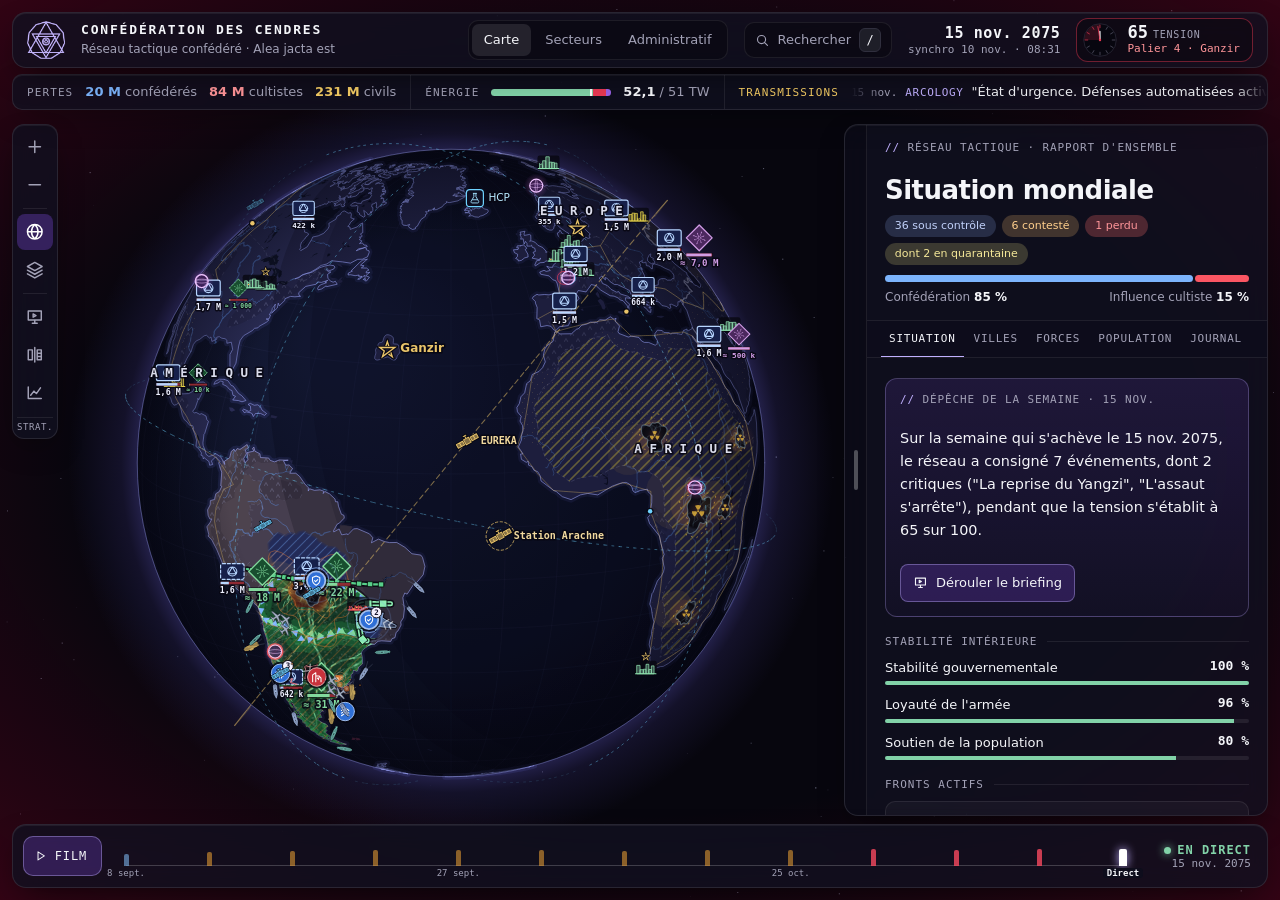
==== commit 3719ca32: "Refonte complète de la carte : globe qui se déplie en planisphère, relief, zones cultistes vivantes," ====
--- a/index.html
+++ b/index.html
@@ -111,7 +111,7 @@
 <script src="lib/d3.min.js"></script>
 <script src="lib/topojson-client.min.js"></script>
 <script src="lib/topojson-simplify.min.js"></script>
-<script src="common.js?v=16"></script>
+<script src="common.js?v=15"></script>
 <script src="villes.js?v=14"></script>
 <script src="glyphes.js?v=1"></script>
 <script src="moteur.js?v=1"></script>
--- a/carte.css
+++ b/carte.css
@@ -97,9 +97,10 @@
 .fil button{border:0;background:transparent;padding:0.25rem 0.375rem;border-radius:0.25rem;color:var(--pale)}
 .fil [aria-current]{padding:0.25rem 0.375rem;color:var(--foreground)}
 .fil .sep{color:oklch(0.5 0.03 287)}
-.archive{position:fixed;z-index:16;top:var(--haut);left:50%;transform:translateX(-50%);display:flex;align-items:center;gap:0.75rem;max-width:min(46rem,calc(100vw - 40rem));padding:0.4375rem 0.5rem 0.4375rem 0.875rem;border-radius:0.625rem;border-color:oklch(0.78 0.15 72 / .45);font-size:0.8125rem}
+.archive{position:fixed;z-index:16;top:calc(var(--haut) + 2.625rem);left:calc(var(--m) + 3.5rem);display:flex;align-items:center;gap:0.75rem;max-width:calc(100vw - var(--l-volet) - 7rem);padding:0.4375rem 0.5rem 0.4375rem 0.875rem;border-radius:0.625rem;border-color:oklch(0.78 0.15 72 / .45);font-size:0.8125rem}
 .archive strong{font:700 0.75rem var(--mono);letter-spacing:.06em;text-transform:uppercase;color:var(--st-conteste);white-space:nowrap}
 .archive span{color:var(--pale);overflow:hidden;text-overflow:ellipsis;white-space:nowrap}
+#fil[hidden] + .archive{top:var(--haut)}
 .archive button{flex:none;border:1px solid var(--ligne);background:oklch(1 0 0 / .08);border-radius:0.4375rem;padding:0.3125rem 0.625rem;font-size:0.75rem;white-space:nowrap}
 
 /* ---------- Outils ---------- */
@@ -391,7 +392,7 @@
 
 /* ---------- Rideau de comparaison ---------- */
 .rideau{position:absolute;inset:0;z-index:5;pointer-events:none}
-.rideau::before{content:"";position:absolute;top:0;bottom:0;left:var(--x);width:2px;margin-left:-1px;background:#fff;box-shadow:0 0 1rem oklch(0.8 0.11 293)}
+.rideau::before{content:"";position:absolute;top:calc(var(--haut) - 0.5rem);bottom:calc(var(--h-dock) + 1.25rem);left:var(--x);width:2px;margin-left:-1px;background:#fff;box-shadow:0 0 1rem oklch(0.8 0.11 293)}
 .rideau-poignee{position:absolute;left:var(--x);top:50%;transform:translate(-50%,-50%);width:2.75rem;height:2.75rem;border-radius:50%;border:2px solid #fff;background:oklch(0.3 0.1 293);color:#fff;font-size:0.6875rem;pointer-events:auto;cursor:ew-resize;touch-action:none}
 .rideau-date{position:absolute;top:calc(var(--haut) + 3rem);padding:0.25rem 0.5rem;border-radius:0.375rem;background:oklch(0.11 0.02 285 / .92);border:1px solid var(--verre-bord);font:700 0.75rem var(--mono);letter-spacing:.04em;pointer-events:auto;white-space:nowrap}
 .rideau-date.g{right:calc(100% - var(--x) + 0.75rem)}
@@ -402,8 +403,8 @@
 /* ---------- Bascule de palier ---------- */
 .flash{position:fixed;inset:0;z-index:50;pointer-events:none;display:grid;place-items:center}
 .flash.joue{animation:eclair 1.9s ease-out both}
-.flash.monte{background:radial-gradient(ellipse at center,oklch(0.5 0.2 20 / .15),oklch(0.45 0.2 20 / .55))}
-.flash.descend{background:radial-gradient(ellipse at center,oklch(0.6 0.12 255 / .1),oklch(0.5 0.12 255 / .4))}
+.flash.monte{background:radial-gradient(ellipse at center,oklch(0.5 0.2 20 / .06),oklch(0.45 0.2 20 / .34))}
+.flash.descend{background:radial-gradient(ellipse at center,oklch(0.6 0.12 255 / .05),oklch(0.5 0.12 255 / .28))}
 .f-bande{width:100%;padding:1.125rem 1rem;display:flex;flex-direction:column;align-items:center;gap:0.25rem;background:oklch(0.1 0.02 285 / .88);border-block:1px solid oklch(0.66 0.21 18 / .7)}
 .flash.descend .f-bande{border-color:oklch(0.76 0.12 255 / .7)}
 .flash.joue .f-bande{animation:bande 1.9s cubic-bezier(.2,.8,.2,1) both}
@@ -431,9 +432,9 @@
 .pal .seuil{font:400 0.6875rem var(--mono)}
 .pal.passe{color:oklch(0.82 0.02 287)}
 .pal.actuel{border-color:oklch(0.66 0.21 18 / .6);background:oklch(0.62 0.21 18 / .16);color:var(--foreground)}
-.p-cols{display:grid;grid-template-columns:repeat(3,1fr);gap:0.625rem;margin-bottom:0.75rem}
-.p-table{border:1px solid var(--ligne);border-radius:0.625rem;border-collapse:separate;border-spacing:0;overflow:hidden}
-.p-table caption{text-align:left;padding:0 0 0.375rem;font:500 0.6875rem var(--mono);letter-spacing:.08em;text-transform:uppercase;color:var(--cc)}
+.p-cols{display:grid;grid-template-columns:repeat(3,1fr);align-items:start;gap:0.625rem;margin-bottom:0.75rem}
+.p-table{border:1px solid var(--ligne);border-radius:0.625rem;border-collapse:separate;border-spacing:0}
+.p-table caption{text-align:left;padding:0 0 0.375rem 0.125rem;font:500 0.6875rem var(--mono);letter-spacing:.08em;text-transform:uppercase;color:var(--cc)}
 .p-table.cult caption{color:var(--texte-critique)}.p-table.civ caption{color:var(--or)}.p-table.large caption{color:var(--pale)}
 .p-table.large{margin-top:0.75rem}
 .p-table tr:last-child th,.p-table tr:last-child td{border-bottom:0}
@@ -474,7 +475,6 @@
   .ident p,.recherche-btn .lib,.recherche-btn kbd{display:none}
   body.ops{--l-volet:23rem}
   .g-rang{grid-template-columns:repeat(2,minmax(0,1fr))}
-  .archive{max-width:calc(100vw - 34rem)}
   .archive span{display:none}
 }
 
@@ -501,7 +501,8 @@
   .fil{left:calc(var(--m) + 2.875rem);right:var(--m)}
   .fil ol{width:max-content;max-width:100%;overflow-x:auto;scrollbar-width:none;font-size:0.6875rem}
   .fil li{white-space:nowrap}
-  .archive{left:calc(var(--m) + 2.875rem);right:var(--m);top:calc(var(--haut) + 2.375rem);transform:none;max-width:none}
+  .archive{left:calc(var(--m) + 2.875rem);right:var(--m);top:calc(var(--haut) + 2.375rem);max-width:none}
+  .archive span{display:none}
   .tiroir{left:calc(var(--m) + 2.875rem);right:var(--m);width:auto;max-height:calc(100dvh - var(--haut) - var(--feuille) - var(--h-dock) - 1.5rem)}
   .volet{top:auto;left:0;right:0;bottom:0;width:auto;height:50dvh;flex-direction:column;border-radius:1rem 1rem 0 0;border-bottom:0;transition:height .3s cubic-bezier(.2,.8,.2,1);z-index:23}
   .volet[data-etat="replie"]{transform:none;height:var(--feuille)}
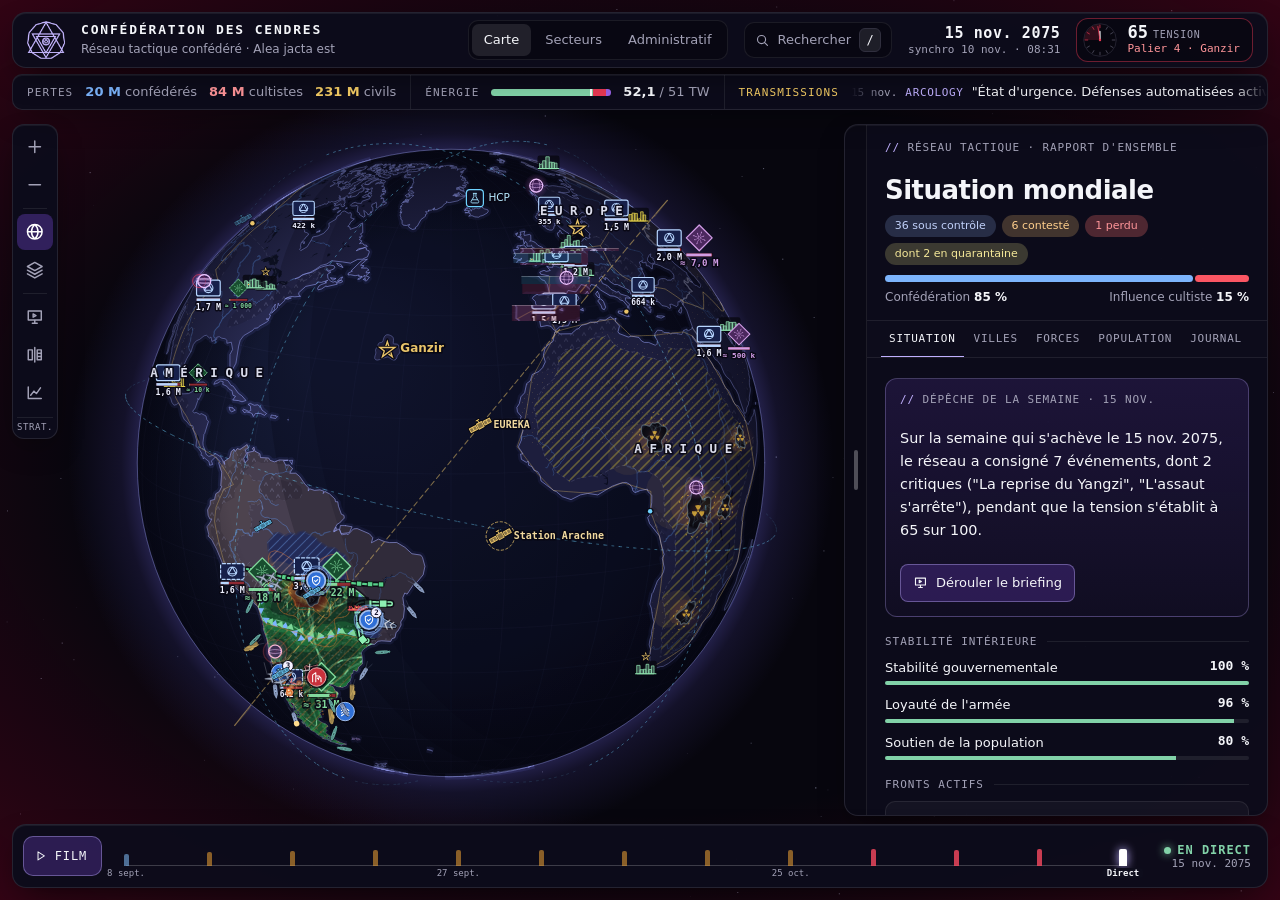
==== commit b9a22def: "Carte bien plus fluide : plus de flou d'arrière-plan sous les panneaux, niveau de détail des côtes s" ====
--- a/index.html
+++ b/index.html
@@ -11,7 +11,7 @@
 <link rel="preconnect" href="https://fonts.gstatic.com" crossorigin>
 <link rel="stylesheet" href="https://fonts.googleapis.com/css2?family=JetBrains+Mono:wght@400;500;700&display=swap">
 <link rel="stylesheet" href="pulse.css?v=1">
-<link rel="stylesheet" href="carte.css?v=1">
+<link rel="stylesheet" href="carte.css?v=2">
 </head>
 <body class="ds ops">
 <main class="scene" aria-label="Carte du conflit">
@@ -114,10 +114,10 @@
 <script src="common.js?v=15"></script>
 <script src="villes.js?v=14"></script>
 <script src="glyphes.js?v=1"></script>
-<script src="moteur.js?v=1"></script>
-<script src="calques.js?v=1"></script>
-<script src="symboles.js?v=1"></script>
-<script src="animations.js?v=1"></script>
+<script src="moteur.js?v=2"></script>
+<script src="calques.js?v=2"></script>
+<script src="symboles.js?v=2"></script>
+<script src="animations.js?v=2"></script>
 <script src="app.js?v=33"></script>
 <script src="modes.js?v=1"></script>
 </body>
--- a/carte.css
+++ b/carte.css
@@ -4,7 +4,7 @@
    ========================================================================== */
 [hidden]{display:none!important}
 html,body{margin:0;height:100%}
-body.ops{--mono:"JetBrains Mono",ui-monospace,"SF Mono","Cascadia Mono",Consolas,monospace;--verre:oklch(0.185 0.03 285 / .8);--verre-bord:oklch(1 0 0 / .1);--ligne:oklch(1 0 0 / .08);
+body.ops{--mono:"JetBrains Mono",ui-monospace,"SF Mono","Cascadia Mono",Consolas,monospace;--verre:oklch(0.165 0.03 285 / .97);--verre-bord:oklch(1 0 0 / .1);--ligne:oklch(1 0 0 / .08);
   --cc:oklch(0.76 0.12 255);--cult:oklch(0.68 0.2 20);--accent:oklch(0.8 0.11 293);--pale:oklch(0.72 0.03 287);
   --m:0.75rem;--h-barre:3.5rem;--h-ruban:2.25rem;--haut:calc(var(--m)*2 + var(--h-barre) + var(--h-ruban) + 0.5rem);--h-dock:4rem;--l-volet:26.5rem;
   background:#07060e;color:var(--foreground);font-size:0.875rem;overflow:hidden;height:100dvh;overscroll-behavior:none}
@@ -14,7 +14,7 @@
 .num,.v,.tot,.n{font-variant-numeric:tabular-nums}
 :focus-visible{outline:2px solid var(--ring);outline-offset:2px}
 .pale{color:var(--pale)}
-.verre{background:var(--verre);border:1px solid var(--verre-bord);box-shadow:0 0.75rem 2rem -0.75rem oklch(0 0 0 / .7),inset 0 1px 0 oklch(1 0 0 / .06);-webkit-backdrop-filter:blur(14px) saturate(1.3);backdrop-filter:blur(14px) saturate(1.3)}
+.verre{background:var(--verre);border:1px solid var(--verre-bord);box-shadow:0 0.75rem 2rem -0.75rem oklch(0 0 0 / .7),inset 0 1px 0 oklch(1 0 0 / .06)}
 .cartouche{margin:0;font:500 0.6875rem/1.3 var(--mono);letter-spacing:.08em;text-transform:uppercase;color:var(--pale)}
 .cartouche::before{content:"// ";color:var(--accent)}
 .texte{margin:0;font-size:0.9rem;line-height:1.6;max-width:65ch}
@@ -78,7 +78,7 @@
 .transmissions{display:flex;align-items:center;gap:0.75rem;min-width:0;flex:1;padding-left:0.875rem}
 .transmissions .r-titre{color:var(--or);flex:none}
 .t-piste{flex:1;min-width:0;overflow:hidden;-webkit-mask-image:linear-gradient(90deg,transparent,#000 2rem,#000 calc(100% - 2rem),transparent);mask-image:linear-gradient(90deg,transparent,#000 2rem,#000 calc(100% - 2rem),transparent)}
-.t-defil{display:flex;width:max-content;white-space:nowrap}
+.t-defil{display:flex;width:max-content;white-space:nowrap;will-change:transform}
 .t-defil.anime{animation:defile var(--duree,60s) linear infinite}
 .t-piste:hover .t-defil,.t-piste:focus .t-defil{animation-play-state:paused}
 @keyframes defile{to{transform:translateX(-50%)}}
@@ -416,7 +416,7 @@
 
 /* ---------- Dialogues ---------- */
 .dlg{width:min(36rem,calc(100vw - 1.5rem));max-height:calc(100dvh - 3rem);padding:1.25rem;border-radius:1rem;border:1px solid var(--verre-bord);background:oklch(0.16 0.026 285 / .98);color:var(--foreground);box-shadow:0 2rem 4rem -1rem #000}
-.dlg::backdrop{background:oklch(0.05 0.02 285 / .7);-webkit-backdrop-filter:blur(3px);backdrop-filter:blur(3px)}
+.dlg::backdrop{background:oklch(0.05 0.02 285 / .78)}
 .dlg .fermer{position:absolute;top:0.75rem;right:0.75rem}
 .dlg h2{margin:0.25rem 0 0.75rem;font-size:1.5rem;font-weight:700;letter-spacing:-.02em}
 .t-top{display:flex;align-items:center;gap:1.25rem}
